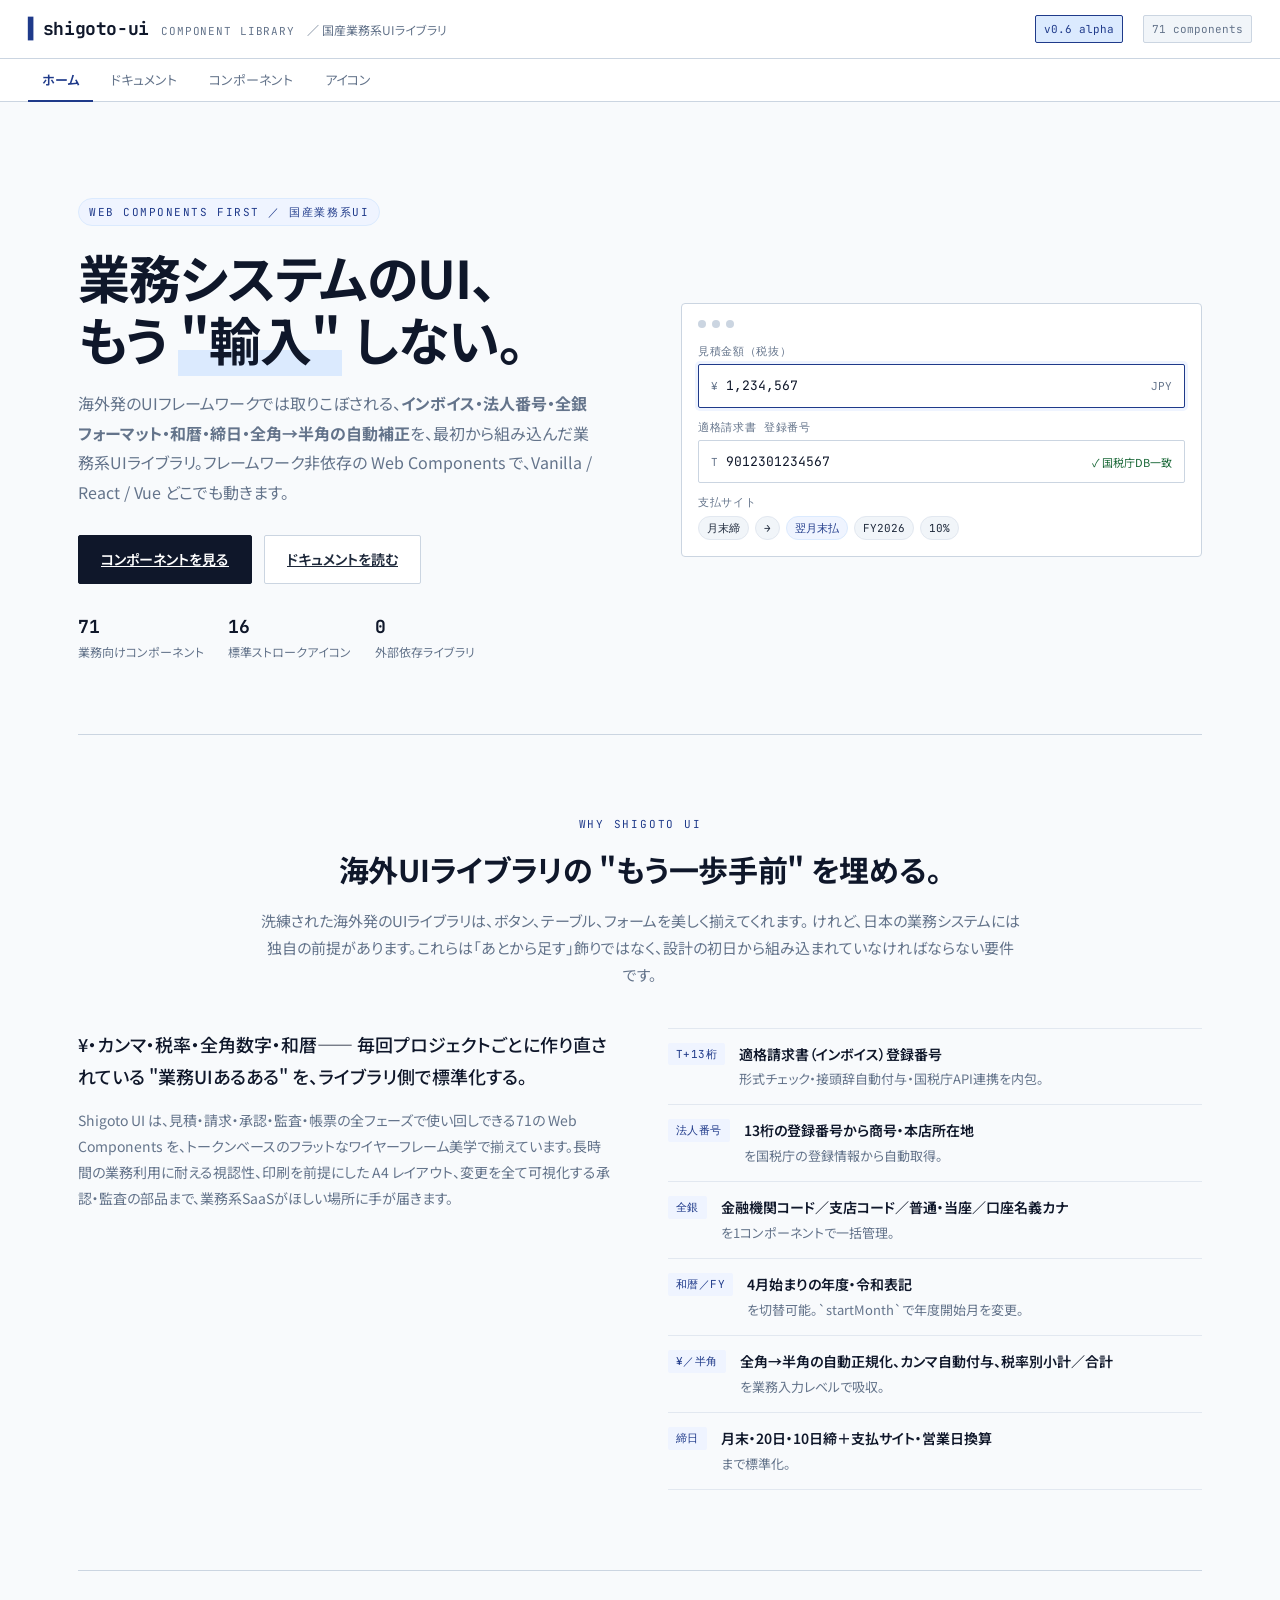
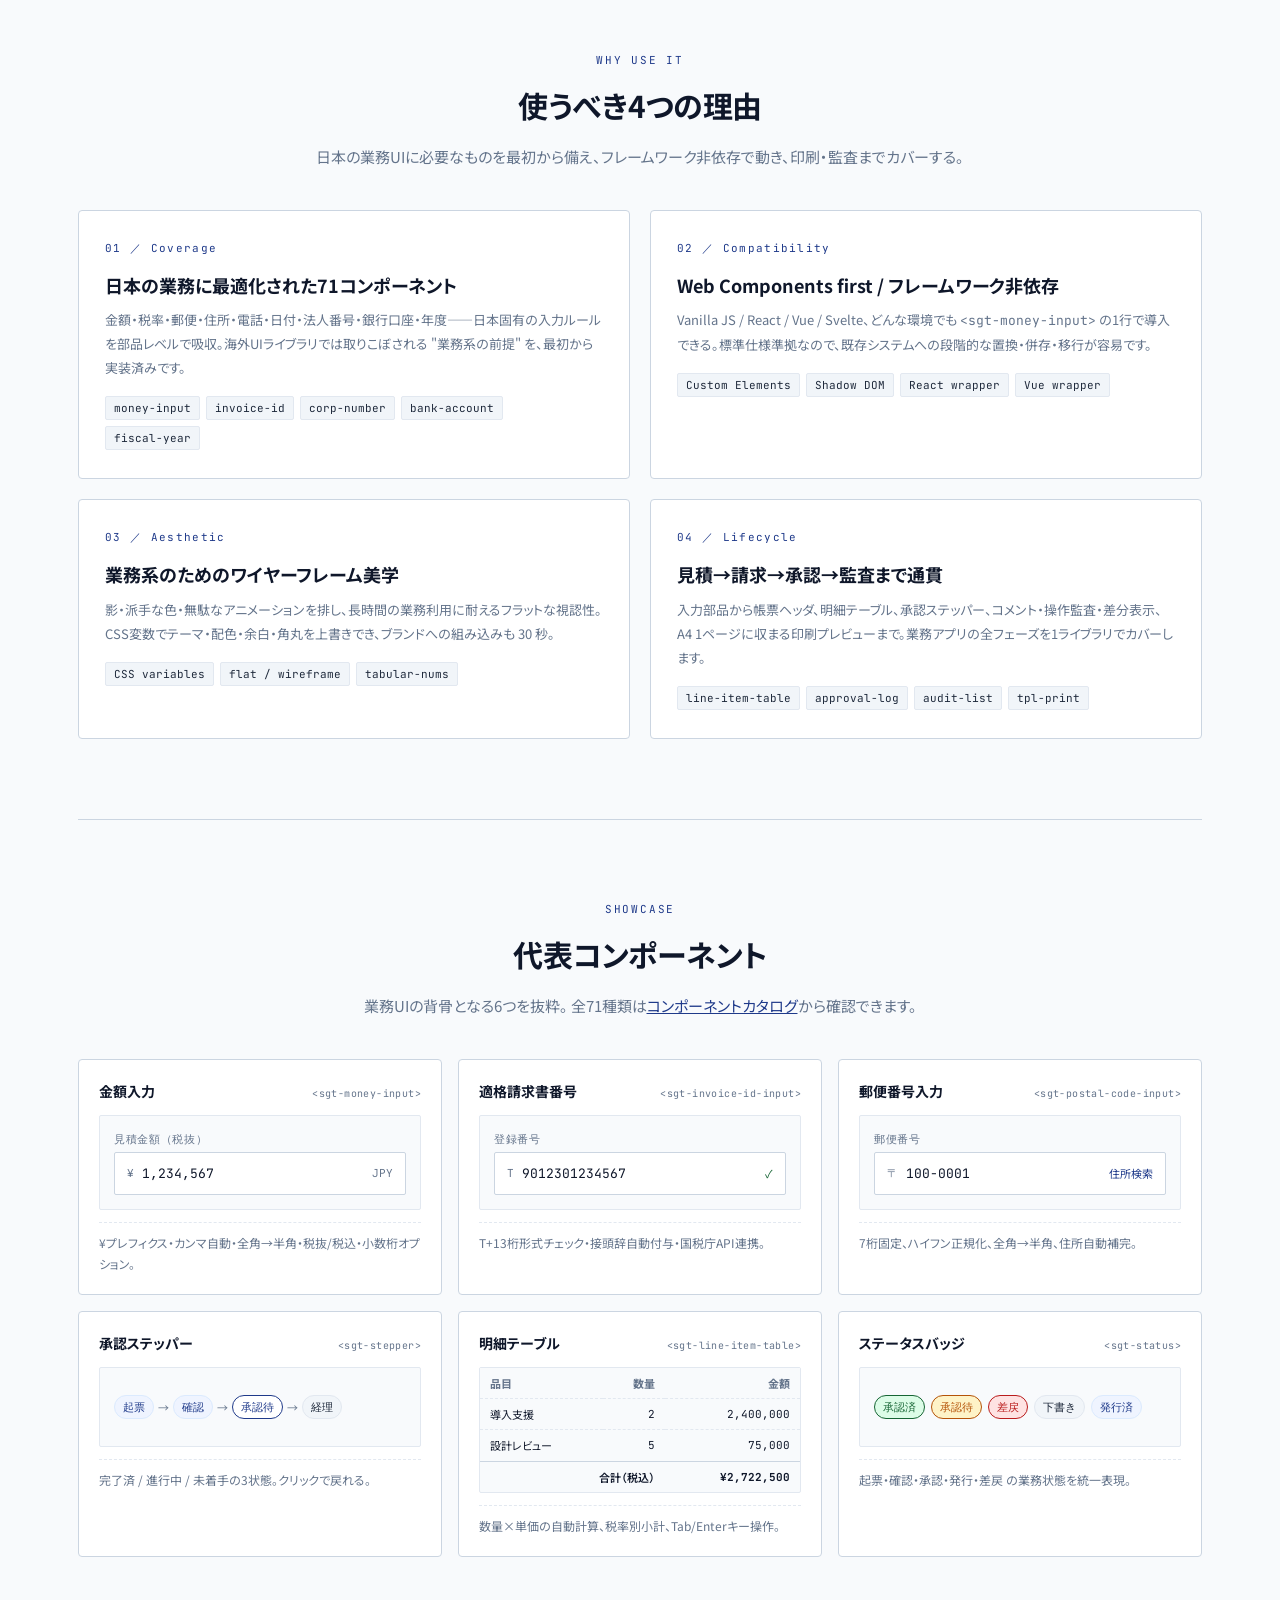
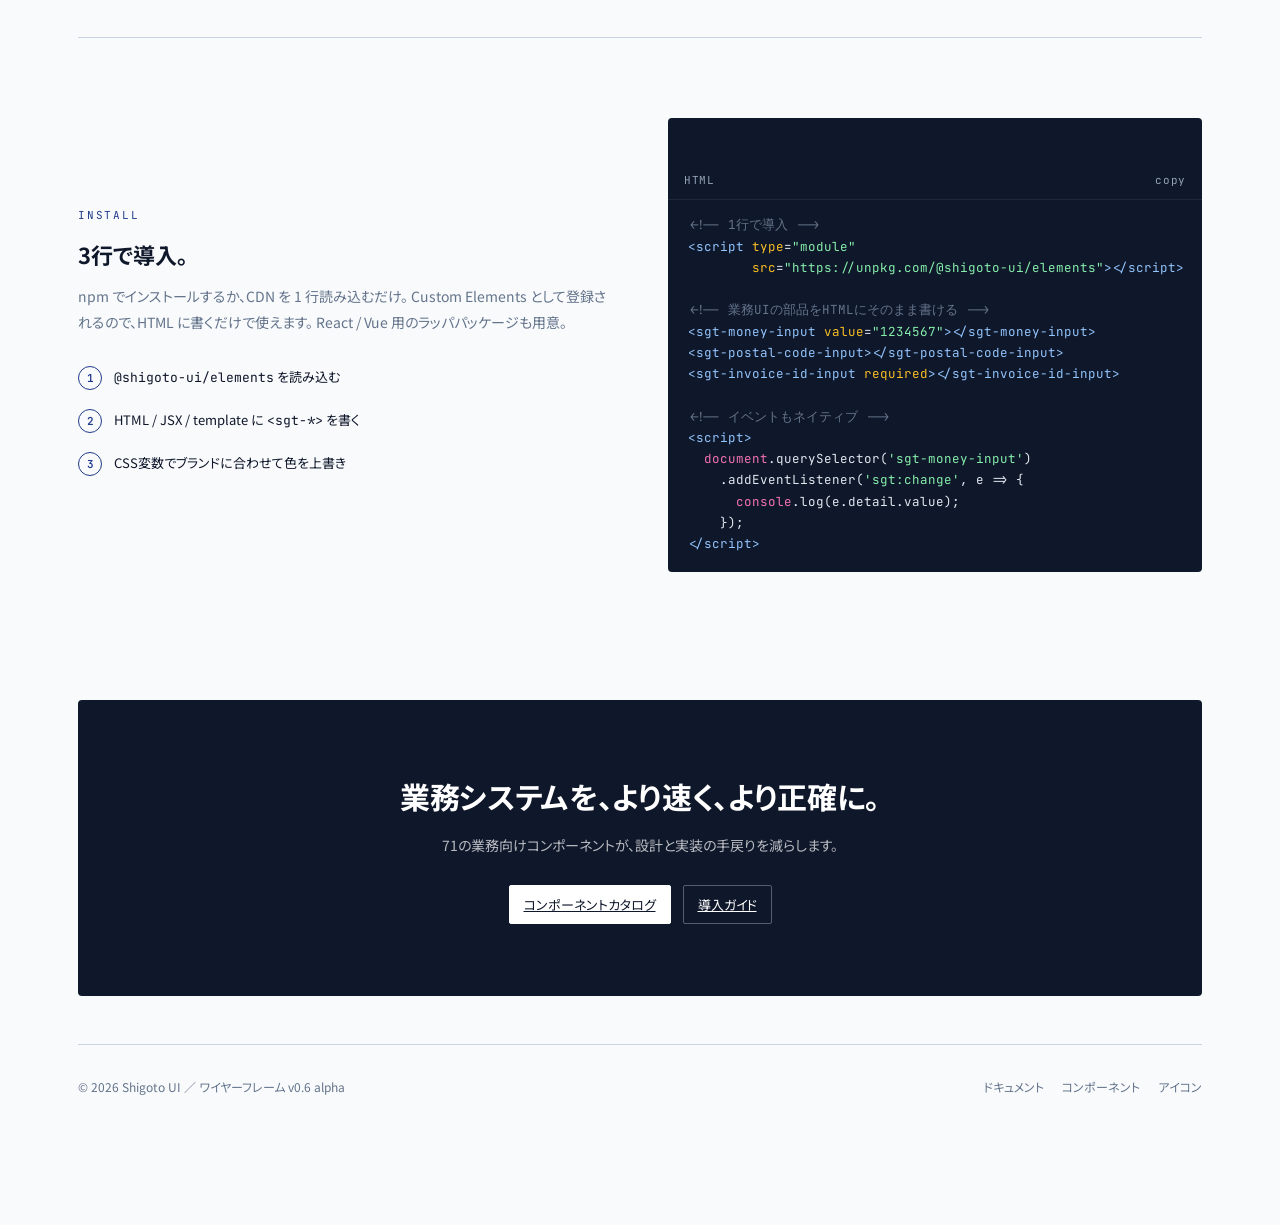
==== index.html @ e2635e89 "ランディングページ追加＋ヘッダにホームリンクを追加 - index.html を新規作成。ヒーロー（タグライン＋プレビューパネル）／   Why（背景）／使うべき4つの理由／代表コンポーネント抜粋／導" ====
<!doctype html>
<html lang="ja">
<head>
<meta charset="utf-8" />
<meta name="viewport" content="width=device-width, initial-scale=1" />
<title>Shigoto UI — 国産業務系UIライブラリ</title>
<meta name="description" content="日本の業務システムのための71のWeb Components。インボイス・法人番号・全銀フォーマット・和暦・締日・全角→半角を最初から取りこぼさない、フレームワーク非依存の業務系UIライブラリ。" />
<link rel="preconnect" href="https://fonts.googleapis.com" />
<link rel="preconnect" href="https://fonts.gstatic.com" crossorigin />
<link href="https://fonts.googleapis.com/css2?family=Noto+Sans+JP:wght@400;500;600;700&family=JetBrains+Mono:wght@400;500;600&display=swap" rel="stylesheet" />
<link rel="stylesheet" href="styles.css?v=10" />
</head>
<body>

<header class="app-header">
  <div class="app-header__inner">
    <div class="brand">
      <span class="brand__mark">shigoto-ui</span>
      <span class="brand__sub">Component Library</span>
      <span class="brand__ja">／ 国産業務系UIライブラリ</span>
    </div>
    <div class="app-header__spacer"></div>
    <span class="meta-pill meta-pill--accent">v0.6 alpha</span>
    <span class="meta-pill">71 components</span>
  </div>
  <nav class="app-nav" aria-label="主要メニュー">
    <a href="index.html" class="app-nav__link app-nav__link--active">ホーム</a>
    <a href="docs.html" class="app-nav__link">ドキュメント</a>
    <a href="Shigoto UI Catalog.html#components" class="app-nav__link">コンポーネント</a>
    <a href="Shigoto UI Catalog.html#icons" class="app-nav__link">アイコン</a>
  </nav>
</header>

<main class="lp">

  <!-- ===== Hero ===== -->
  <section class="lp-section lp-hero">
    <div>
      <span class="lp-hero__eyebrow">Web Components first ／ 国産業務系UI</span>
      <h1 class="lp-hero__title">
        業務システムのUI、<br />
        もう <em>"輸入"</em> しない。
      </h1>
      <p class="lp-hero__sub">
        海外発のUIフレームワークでは取りこぼされる、<strong>インボイス・法人番号・全銀フォーマット・和暦・締日・全角→半角の自動補正</strong>を、最初から組み込んだ業務系UIライブラリ。フレームワーク非依存の Web Components で、Vanilla / React / Vue どこでも動きます。
      </p>
      <div class="lp-hero__cta">
        <a href="Shigoto UI Catalog.html#components" class="btn btn--primary">コンポーネントを見る</a>
        <a href="docs.html" class="btn btn--ghost">ドキュメントを読む</a>
      </div>
      <div class="lp-hero__meta">
        <div><strong>71</strong>業務向けコンポーネント</div>
        <div><strong>16</strong>標準ストロークアイコン</div>
        <div><strong>0</strong>外部依存ライブラリ</div>
      </div>
    </div>

    <!-- Stylized live preview that mirrors the catalog wireframe aesthetic. -->
    <div class="lp-hero__preview" aria-hidden="true">
      <div class="lp-hero__preview-bar"><span></span><span></span><span></span></div>
      <div>
        <div class="lp-hero__field-label">見積金額（税抜）</div>
        <div class="lp-hero__field lp-hero__field--focus">
          <span class="muted small mono">¥</span>
          <span style="flex:1; font-family: var(--mono);">1,234,567</span>
          <span class="muted small mono">JPY</span>
        </div>
      </div>
      <div>
        <div class="lp-hero__field-label">適格請求書 登録番号</div>
        <div class="lp-hero__field">
          <span class="muted small mono">T</span>
          <span style="flex:1; font-family: var(--mono);">9012301234567</span>
          <span style="color: var(--ok); font-size: 11px;">✓ 国税庁DB一致</span>
        </div>
      </div>
      <div>
        <div class="lp-hero__field-label">支払サイト</div>
        <div class="lp-hero__chip-row">
          <span class="lp-hero__chip">月末締</span>
          <span class="lp-hero__chip">→</span>
          <span class="lp-hero__chip lp-hero__chip--accent">翌月末払</span>
          <span class="lp-hero__chip">FY2026</span>
          <span class="lp-hero__chip">10%</span>
        </div>
      </div>
    </div>
  </section>

  <!-- ===== Why / 背景 ===== -->
  <section class="lp-section">
    <div class="lp-section__head">
      <span class="lp-section__eyebrow">Why Shigoto UI</span>
      <h2 class="lp-section__title">海外UIライブラリの "もう一歩手前" を埋める。</h2>
      <p class="lp-section__lede">
        洗練された海外発のUIライブラリは、ボタン、テーブル、フォームを美しく揃えてくれます。
        けれど、日本の業務システムには独自の前提があります。これらは「あとから足す」飾りではなく、設計の初日から組み込まれていなければならない要件です。
      </p>
    </div>

    <div class="lp-why">
      <div>
        <p class="lp-why__lead">
          ¥・カンマ・税率・全角数字・和暦——
          毎回プロジェクトごとに作り直されている "業務UIあるある" を、ライブラリ側で標準化する。
        </p>
        <p class="lp-why__text">
          Shigoto UI は、見積・請求・承認・監査・帳票の全フェーズで使い回しできる71の Web Components を、トークンベースのフラットなワイヤーフレーム美学で揃えています。長時間の業務利用に耐える視認性、印刷を前提にした A4 レイアウト、変更を全て可視化する承認・監査の部品まで、業務系SaaSがほしい場所に手が届きます。
        </p>
      </div>
      <ul class="lp-why__list">
        <li>
          <span class="mono">T+13桁</span>
          <span><strong>適格請求書（インボイス）登録番号</strong>形式チェック・接頭辞自動付与・国税庁API連携を内包。</span>
        </li>
        <li>
          <span class="mono">法人番号</span>
          <span><strong>13桁の登録番号から商号・本店所在地</strong>を国税庁の登録情報から自動取得。</span>
        </li>
        <li>
          <span class="mono">全銀</span>
          <span><strong>金融機関コード／支店コード／普通・当座／口座名義カナ</strong>を1コンポーネントで一括管理。</span>
        </li>
        <li>
          <span class="mono">和暦／FY</span>
          <span><strong>4月始まりの年度・令和表記</strong>を切替可能。`startMonth`で年度開始月を変更。</span>
        </li>
        <li>
          <span class="mono">¥／半角</span>
          <span><strong>全角→半角の自動正規化、カンマ自動付与、税率別小計／合計</strong>を業務入力レベルで吸収。</span>
        </li>
        <li>
          <span class="mono">締日</span>
          <span><strong>月末・20日・10日締＋支払サイト・営業日換算</strong>まで標準化。</span>
        </li>
      </ul>
    </div>
  </section>

  <!-- ===== Features (使うべき4つの理由) ===== -->
  <section class="lp-section">
    <div class="lp-section__head">
      <span class="lp-section__eyebrow">Why use it</span>
      <h2 class="lp-section__title">使うべき4つの理由</h2>
      <p class="lp-section__lede">
        日本の業務UIに必要なものを最初から備え、フレームワーク非依存で動き、印刷・監査までカバーする。
      </p>
    </div>

    <div class="lp-features__grid">
      <article class="lp-feature">
        <div class="lp-feature__num">01 ／ Coverage</div>
        <h3 class="lp-feature__title">日本の業務に最適化された71コンポーネント</h3>
        <p class="lp-feature__desc">
          金額・税率・郵便・住所・電話・日付・法人番号・銀行口座・年度——日本固有の入力ルールを部品レベルで吸収。海外UIライブラリでは取りこぼされる "業務系の前提" を、最初から実装済みです。
        </p>
        <div class="lp-feature__tags">
          <span class="lp-feature__tag">money-input</span>
          <span class="lp-feature__tag">invoice-id</span>
          <span class="lp-feature__tag">corp-number</span>
          <span class="lp-feature__tag">bank-account</span>
          <span class="lp-feature__tag">fiscal-year</span>
        </div>
      </article>

      <article class="lp-feature">
        <div class="lp-feature__num">02 ／ Compatibility</div>
        <h3 class="lp-feature__title">Web Components first / フレームワーク非依存</h3>
        <p class="lp-feature__desc">
          Vanilla JS / React / Vue / Svelte、どんな環境でも <code class="mono">&lt;sgt-money-input&gt;</code> の1行で導入できる。標準仕様準拠なので、既存システムへの段階的な置換・併存・移行が容易です。
        </p>
        <div class="lp-feature__tags">
          <span class="lp-feature__tag">Custom Elements</span>
          <span class="lp-feature__tag">Shadow DOM</span>
          <span class="lp-feature__tag">React wrapper</span>
          <span class="lp-feature__tag">Vue wrapper</span>
        </div>
      </article>

      <article class="lp-feature">
        <div class="lp-feature__num">03 ／ Aesthetic</div>
        <h3 class="lp-feature__title">業務系のためのワイヤーフレーム美学</h3>
        <p class="lp-feature__desc">
          影・派手な色・無駄なアニメーションを排し、長時間の業務利用に耐えるフラットな視認性。CSS変数でテーマ・配色・余白・角丸を上書きでき、ブランドへの組み込みも 30 秒。
        </p>
        <div class="lp-feature__tags">
          <span class="lp-feature__tag">CSS variables</span>
          <span class="lp-feature__tag">flat / wireframe</span>
          <span class="lp-feature__tag">tabular-nums</span>
        </div>
      </article>

      <article class="lp-feature">
        <div class="lp-feature__num">04 ／ Lifecycle</div>
        <h3 class="lp-feature__title">見積→請求→承認→監査まで通貫</h3>
        <p class="lp-feature__desc">
          入力部品から帳票ヘッダ、明細テーブル、承認ステッパー、コメント・操作監査・差分表示、A4 1ページに収まる印刷プレビューまで。業務アプリの全フェーズを1ライブラリでカバーします。
        </p>
        <div class="lp-feature__tags">
          <span class="lp-feature__tag">line-item-table</span>
          <span class="lp-feature__tag">approval-log</span>
          <span class="lp-feature__tag">audit-list</span>
          <span class="lp-feature__tag">tpl-print</span>
        </div>
      </article>
    </div>
  </section>

  <!-- ===== Showcase ===== -->
  <section class="lp-section">
    <div class="lp-section__head">
      <span class="lp-section__eyebrow">Showcase</span>
      <h2 class="lp-section__title">代表コンポーネント</h2>
      <p class="lp-section__lede">
        業務UIの背骨となる6つを抜粋。 全71種類は<a href="Shigoto UI Catalog.html#components">コンポーネントカタログ</a>から確認できます。
      </p>
    </div>

    <div class="lp-showcase__grid">
      <article class="lp-showcase__card">
        <div class="lp-showcase__head">
          <h3 class="lp-showcase__title">金額入力</h3>
          <span class="lp-showcase__tag mono">&lt;sgt-money-input&gt;</span>
        </div>
        <div class="lp-showcase__demo">
          <div class="lp-hero__field-label">見積金額（税抜）</div>
          <div class="lp-hero__field">
            <span class="muted small mono">¥</span>
            <span style="flex:1; font-family: var(--mono);">1,234,567</span>
            <span class="muted small mono">JPY</span>
          </div>
        </div>
        <p class="lp-showcase__desc">¥プレフィクス・カンマ自動・全角→半角・税抜/税込・小数桁オプション。</p>
      </article>

      <article class="lp-showcase__card">
        <div class="lp-showcase__head">
          <h3 class="lp-showcase__title">適格請求書番号</h3>
          <span class="lp-showcase__tag mono">&lt;sgt-invoice-id-input&gt;</span>
        </div>
        <div class="lp-showcase__demo">
          <div class="lp-hero__field-label">登録番号</div>
          <div class="lp-hero__field">
            <span class="muted small mono">T</span>
            <span style="flex:1; font-family: var(--mono);">9012301234567</span>
            <span style="color: var(--ok); font-size: 11px;">✓</span>
          </div>
        </div>
        <p class="lp-showcase__desc">T+13桁形式チェック・接頭辞自動付与・国税庁API連携。</p>
      </article>

      <article class="lp-showcase__card">
        <div class="lp-showcase__head">
          <h3 class="lp-showcase__title">郵便番号入力</h3>
          <span class="lp-showcase__tag mono">&lt;sgt-postal-code-input&gt;</span>
        </div>
        <div class="lp-showcase__demo">
          <div class="lp-hero__field-label">郵便番号</div>
          <div class="lp-hero__field">
            <span class="muted small mono">〒</span>
            <span style="flex:1; font-family: var(--mono);">100-0001</span>
            <span style="color: var(--accent); font-size: 11px;">住所検索</span>
          </div>
        </div>
        <p class="lp-showcase__desc">7桁固定、ハイフン正規化、全角→半角、住所自動補完。</p>
      </article>

      <article class="lp-showcase__card">
        <div class="lp-showcase__head">
          <h3 class="lp-showcase__title">承認ステッパー</h3>
          <span class="lp-showcase__tag mono">&lt;sgt-stepper&gt;</span>
        </div>
        <div class="lp-showcase__demo">
          <div class="lp-hero__chip-row" style="gap: 4px; align-items: center;">
            <span class="lp-hero__chip lp-hero__chip--accent">起票</span>
            <span class="muted small">→</span>
            <span class="lp-hero__chip lp-hero__chip--accent">確認</span>
            <span class="muted small">→</span>
            <span class="lp-hero__chip" style="border-color: var(--accent); color: var(--accent); background: var(--paper);">承認待</span>
            <span class="muted small">→</span>
            <span class="lp-hero__chip">経理</span>
          </div>
        </div>
        <p class="lp-showcase__desc">完了済 / 進行中 / 未着手の3状態。クリックで戻れる。</p>
      </article>

      <article class="lp-showcase__card">
        <div class="lp-showcase__head">
          <h3 class="lp-showcase__title">明細テーブル</h3>
          <span class="lp-showcase__tag mono">&lt;sgt-line-item-table&gt;</span>
        </div>
        <div class="lp-showcase__demo" style="padding: 0;">
          <table style="width: 100%; border-collapse: collapse; font-size: 11px;">
            <thead><tr style="background: var(--bg-3); color: var(--muted);">
              <th style="padding: 6px 10px; text-align: left;">品目</th>
              <th style="padding: 6px 10px; text-align: right;">数量</th>
              <th style="padding: 6px 10px; text-align: right;">金額</th>
            </tr></thead>
            <tbody>
              <tr><td style="padding: 6px 10px; border-top: 1px dashed var(--line-2);">導入支援</td><td style="padding: 6px 10px; text-align: right; font-family: var(--mono); border-top: 1px dashed var(--line-2);">2</td><td style="padding: 6px 10px; text-align: right; font-family: var(--mono); border-top: 1px dashed var(--line-2);">2,400,000</td></tr>
              <tr><td style="padding: 6px 10px; border-top: 1px dashed var(--line-2);">設計レビュー</td><td style="padding: 6px 10px; text-align: right; font-family: var(--mono); border-top: 1px dashed var(--line-2);">5</td><td style="padding: 6px 10px; text-align: right; font-family: var(--mono); border-top: 1px dashed var(--line-2);">75,000</td></tr>
              <tr><td colspan="2" style="padding: 6px 10px; text-align: right; border-top: 1px solid var(--line); font-weight: 600;">合計（税込）</td><td style="padding: 6px 10px; text-align: right; font-family: var(--mono); border-top: 1px solid var(--line); font-weight: 700;">¥2,722,500</td></tr>
            </tbody>
          </table>
        </div>
        <p class="lp-showcase__desc">数量×単価の自動計算、税率別小計、Tab/Enterキー操作。</p>
      </article>

      <article class="lp-showcase__card">
        <div class="lp-showcase__head">
          <h3 class="lp-showcase__title">ステータスバッジ</h3>
          <span class="lp-showcase__tag mono">&lt;sgt-status&gt;</span>
        </div>
        <div class="lp-showcase__demo">
          <div class="lp-hero__chip-row">
            <span class="lp-hero__chip" style="border-color: var(--ok); color: var(--ok); background: var(--ok-soft);">承認済</span>
            <span class="lp-hero__chip" style="border-color: var(--warn); color: var(--warn); background: var(--warn-soft);">承認待</span>
            <span class="lp-hero__chip" style="border-color: var(--danger); color: var(--danger); background: var(--danger-soft);">差戻</span>
            <span class="lp-hero__chip">下書き</span>
            <span class="lp-hero__chip lp-hero__chip--accent">発行済</span>
          </div>
        </div>
        <p class="lp-showcase__desc">起票・確認・承認・発行・差戻 の業務状態を統一表現。</p>
      </article>
    </div>
  </section>

  <!-- ===== Install ===== -->
  <section class="lp-section">
    <div class="lp-install">
      <div class="lp-install__copy">
        <span class="lp-section__eyebrow">Install</span>
        <h3>3行で導入。</h3>
        <p>
          npm でインストールするか、CDN を 1 行読み込むだけ。
          Custom Elements として登録されるので、HTML に書くだけで使えます。
          React / Vue 用のラッパパッケージも用意。
        </p>
        <ol class="lp-install__steps">
          <li><code class="mono">@shigoto-ui/elements</code> を読み込む</li>
          <li>HTML / JSX / template に <code class="mono">&lt;sgt-*&gt;</code> を書く</li>
          <li>CSS変数でブランドに合わせて色を上書き</li>
        </ol>
      </div>

      <div class="lp-code">
        <div class="lp-code__head">
          <span>HTML</span>
          <span>copy</span>
        </div><span class="lp-code__c">&lt;!-- 1行で導入 --&gt;</span>
<span class="lp-code__t">&lt;script</span> <span class="lp-code__a">type</span>=<span class="lp-code__s">"module"</span>
        <span class="lp-code__a">src</span>=<span class="lp-code__s">"https://unpkg.com/@shigoto-ui/elements"</span><span class="lp-code__t">&gt;&lt;/script&gt;</span>

<span class="lp-code__c">&lt;!-- 業務UIの部品をHTMLにそのまま書ける --&gt;</span>
<span class="lp-code__t">&lt;sgt-money-input</span> <span class="lp-code__a">value</span>=<span class="lp-code__s">"1234567"</span><span class="lp-code__t">&gt;&lt;/sgt-money-input&gt;</span>
<span class="lp-code__t">&lt;sgt-postal-code-input</span><span class="lp-code__t">&gt;&lt;/sgt-postal-code-input&gt;</span>
<span class="lp-code__t">&lt;sgt-invoice-id-input</span> <span class="lp-code__a">required</span><span class="lp-code__t">&gt;&lt;/sgt-invoice-id-input&gt;</span>

<span class="lp-code__c">&lt;!-- イベントもネイティブ --&gt;</span>
<span class="lp-code__t">&lt;script&gt;</span>
  <span class="lp-code__k">document</span>.querySelector(<span class="lp-code__s">'sgt-money-input'</span>)
    .addEventListener(<span class="lp-code__s">'sgt:change'</span>, e =&gt; {
      <span class="lp-code__k">console</span>.log(e.detail.value);
    });
<span class="lp-code__t">&lt;/script&gt;</span></div>
    </div>
  </section>

  <!-- ===== Final CTA ===== -->
  <section class="lp-cta">
    <h2>業務システムを、より速く、より正確に。</h2>
    <p>71の業務向けコンポーネントが、設計と実装の手戻りを減らします。</p>
    <div class="lp-cta__row">
      <a href="Shigoto UI Catalog.html#components" class="btn btn--primary">コンポーネントカタログ</a>
      <a href="docs.html" class="btn btn--ghost">導入ガイド</a>
    </div>
  </section>

  <footer class="lp-footer">
    <div>© 2026 Shigoto UI ／ ワイヤーフレーム v0.6 alpha</div>
    <div class="lp-footer__links">
      <a href="docs.html">ドキュメント</a>
      <a href="Shigoto UI Catalog.html#components">コンポーネント</a>
      <a href="Shigoto UI Catalog.html#icons">アイコン</a>
    </div>
  </footer>

</main>

</body>
</html>
---- styles.css ----
/* Shigoto UI — Catalog v2 (デジタル庁系 only) */
@import url("shigoto-ui.css?v=8");

/* ---------- Top chrome ---------- */
.app-header {
  position: sticky; top: 0; z-index: 50;
  background: var(--paper);
  border-bottom: 1px solid var(--line);
}
.app-header__inner {
  max-width: 1480px; margin: 0 auto;
  padding: 14px 28px;
  display: flex; align-items: center; gap: 20px;
}
.app-nav {
  max-width: 1480px; margin: 0 auto;
  padding: 0 28px;
  display: flex; gap: 4px;
  border-top: 1px solid var(--line);
}
.app-nav__link {
  padding: 10px 14px;
  font-size: 13px; color: var(--muted);
  text-decoration: none;
  border-bottom: 2px solid transparent;
  margin-bottom: -1px;
  transition: color 0.15s ease, border-color 0.15s ease;
}
.app-nav__link:hover { color: var(--ink); }
.app-nav__link--active {
  color: var(--accent);
  border-bottom-color: var(--accent);
  font-weight: 600;
}
.brand { display: flex; align-items: baseline; gap: 12px; }
.brand__mark {
  font-family: var(--mono); font-weight: 700;
  letter-spacing: -0.02em; font-size: 18px; color: var(--ink);
}
.brand__mark::before { content: "▌"; color: var(--accent); margin-right: 4px; }
.brand__sub {
  font-size: 11px; color: var(--muted);
  font-family: var(--mono); text-transform: uppercase;
  letter-spacing: 0.08em;
}
.brand__ja { font-size: 12px; color: var(--muted); }
.app-header__spacer { flex: 1; }
.meta-pill {
  font-family: var(--mono); font-size: 11px;
  padding: 4px 8px; border: 1px solid var(--line);
  border-radius: var(--r-sm); color: var(--muted);
  background: var(--bg-2);
}
.meta-pill--accent { color: var(--accent); border-color: var(--accent); background: var(--accent-soft); }

.search {
  display: inline-flex; align-items: center;
  border: 1px solid var(--line); border-radius: var(--r-md);
  padding: 6px 10px; gap: 6px; background: var(--bg-2);
  min-width: 280px;
}
.search input {
  border: 0; outline: 0; background: transparent;
  font-family: var(--sans); font-size: 13px; flex: 1;
  color: var(--ink);
}
.search .key {
  font-family: var(--mono); font-size: 10px;
  color: var(--muted); border: 1px solid var(--line);
  padding: 1px 5px; border-radius: var(--r-sm); background: var(--paper);
}

/* ---------- Layout ---------- */
.shell {
  max-width: 1480px;
  margin: 0 auto;
  display: grid;
  grid-template-columns: 252px 1fr;
}
.sidenav {
  position: sticky; top: 61px; align-self: start;
  height: calc(100vh - 61px);
  overflow-y: auto;
  padding: 24px 16px 80px 28px;
  border-right: 1px dashed var(--line);
}
.sidenav h4 {
  font-size: 10px; font-family: var(--mono);
  letter-spacing: 0.12em; text-transform: uppercase;
  color: var(--muted-2); margin: 22px 0 6px; font-weight: 600;
}
.sidenav h4:first-child { margin-top: 0; }
.sidenav a {
  display: flex; align-items: center; justify-content: space-between;
  gap: 8px; padding: 4px 8px; margin: 0 -8px;
  font-size: 12.5px; color: var(--ink-2);
  text-decoration: none; border-radius: var(--r-sm);
}
.sidenav a:hover { background: var(--bg-2); }
.sidenav a .id {
  font-family: var(--mono); font-size: 10px; color: var(--muted-2);
}

.main { padding: 32px 40px 120px; min-width: 0; }

/* ---------- Section header ---------- */
.section { margin-bottom: 56px; scroll-margin-top: 80px; }
.section__head {
  border-bottom: 1px solid var(--line);
  padding-bottom: 12px; margin-bottom: 24px;
  display: flex; align-items: baseline; gap: 16px; flex-wrap: wrap;
}
.section__num {
  font-family: var(--mono); font-size: 12px;
  color: var(--muted-2); letter-spacing: 0.06em;
}
.section__title {
  font-size: 22px; font-weight: 700; margin: 0; letter-spacing: 0.02em;
}
.section__lede {
  width: 100%; color: var(--muted); font-size: 13px; margin-top: 4px;
}

/* ---------- Component card ---------- */
.card {
  background: var(--paper);
  border: 1px solid var(--line);
  border-radius: var(--r-md);
  margin-bottom: 24px;
  overflow: hidden;
}
.card__head {
  display: grid;
  grid-template-columns: minmax(0, 1fr) auto;
  gap: 12px; padding: 14px 20px;
  border-bottom: 1px dashed var(--line);
  background: var(--paper);
}
.card__title-row { display: flex; align-items: baseline; gap: 12px; flex-wrap: wrap; }
.card__tag {
  font-family: var(--mono); font-size: 13px; color: var(--ink);
  background: var(--bg-2); padding: 2px 6px;
  border: 1px solid var(--line); border-radius: var(--r-sm);
}
.card__name { font-size: 15px; font-weight: 600; }
.card__desc {
  margin: 12px 20px 0; font-size: 12.5px;
  color: var(--muted); max-width: 80ch;
}
.card__usage { margin: 16px 20px 20px; }
.card__usage > summary {
  cursor: pointer; font-size: 11px; color: var(--muted);
  letter-spacing: 0.08em; padding: 4px 0;
}
.card > .accept { margin: 0 20px 20px; }

.card__body { padding: 20px; }

/* ---------- Variants ---------- */
.variants {
  display: grid; gap: 18px 20px;
  grid-template-columns: repeat(auto-fit, minmax(240px, 1fr));
}
.variant { display: flex; flex-direction: column; gap: 8px; min-width: 0; }
.variant__label {
  font-family: var(--mono); font-size: 10px;
  letter-spacing: 0.1em; text-transform: uppercase; color: var(--muted-2);
}
.variant__stage {
  border: 1px dashed var(--line);
  border-radius: var(--r-sm);
  padding: 14px; background: var(--bg);
  min-height: 84px;
  display: flex; flex-direction: column; justify-content: center;
}

/* ---------- Inputs ---------- */
.field { display: flex; flex-direction: column; gap: 4px; }
.field__label {
  font-size: 12.5px; color: var(--ink-2);
  display: flex; align-items: center; gap: 6px;
}
.field__label .req {
  font-size: 10px; color: var(--danger);
  border: 1px solid var(--danger);
  padding: 0 4px; border-radius: var(--r-sm);
  font-family: var(--mono);
}
.field__label .opt {
  font-size: 10px; color: var(--muted);
  border: 1px solid var(--line);
  padding: 0 4px; border-radius: var(--r-sm);
  font-family: var(--mono);
}
.field__hint { font-size: 11px; color: var(--muted); }
.field__error {
  font-size: 11px; color: var(--danger);
  display: flex; gap: 6px; align-items: center;
}
.field__error::before {
  content: ""; display: none; width: 14px; height: 14px;
  align-items: center; justify-content: center;
  border: 1px solid var(--danger); border-radius: 50%;
  font-family: var(--mono); font-weight: 700; font-size: 10px;
}

.input {
  display: flex; align-items: center;
  border: 1px solid var(--line);
  background: var(--paper);
  border-radius: var(--r-sm);
  padding: 8px 10px;
  font-family: var(--sans);
  font-size: 13px;
  color: var(--ink);
  min-height: 36px;
}
.input--focus {
  outline: 2px solid var(--accent);
  outline-offset: 1px; border-color: var(--accent);
}
.input--error { border-color: var(--danger); border-width: 2px; padding: 7px 9px; }
.input--disabled { background: var(--bg-2); color: var(--muted-2); }
.input--readonly { background: var(--bg-3); color: var(--muted); border-style: dashed; }
.input__prefix, .input__suffix {
  display: inline-flex; align-items: center; justify-content: center;
  font-size: 12px; min-width: 18px;
  color: var(--muted); padding: 0 6px; white-space: nowrap;
  font-family: inherit;
  line-height: 1;
  align-self: stretch;
}
.input__prefix .icon, .input__suffix .icon {
  /* Drop any inherited inline offsets so the icon sits dead-center. */
  vertical-align: middle; position: static;
}
.input__prefix.mono, .input__suffix.mono { font-family: var(--mono); }
.input__prefix { border-right: 1px dashed var(--line); margin-right: 8px; padding-left: 0; }
.input__suffix { border-left: 1px dashed var(--line); margin-left: 8px; padding-right: 0; }
.input__value { flex: 1; min-width: 0; }
.input__value--num { font-variant-numeric: tabular-nums; text-align: right; font-family: var(--mono); }

/* Real <input>/<textarea> embedded inside a .input/.textarea wrapper.
 * The wrapper supplies the border/padding; the field itself is borderless
 * and inherits typography from the wrapper. */
.input > .input__field,
.textarea > .input__field {
  flex: 1; min-width: 0;
  border: 0; outline: none; background: transparent;
  font: inherit; color: inherit;
  padding: 0; margin: 0;
  min-height: 0;
}
.input > textarea.input__field,
.textarea > textarea.input__field {
  resize: vertical; min-height: 64px; line-height: 1.6;
}
.input__field--num {
  font-variant-numeric: tabular-nums;
  text-align: right;
  font-family: var(--mono);
}
.input:focus-within {
  outline: 2px solid var(--accent);
  outline-offset: 1px;
  border-color: var(--accent);
}
.input--error:focus-within {
  outline-color: var(--danger);
}
.input > .input__field:disabled,
.input > .input__field[readonly] {
  cursor: not-allowed;
}
.input__caret {
  display: inline-block; width: 1px; height: 14px; background: var(--ink);
  animation: blink 1s steps(2) infinite; margin-left: 2px;
}
@keyframes blink { 50% { opacity: 0; } }
.input__placeholder { color: var(--muted-2); }

textarea.input {
  display: block; resize: vertical; min-height: 84px;
  padding: 10px 12px; line-height: 1.6;
}

/* ---------- Selectables ---------- */
.check, .radio {
  display: inline-flex; align-items: center; gap: 8px;
  font-size: 13px; color: var(--ink);
  vertical-align: middle;
}
label.check, label.radio { cursor: pointer; }
label.check:has(input:disabled),
label.radio:has(input:disabled),
label.radio-rich:has(input:disabled),
label.check-rich:has(input:disabled) {
  cursor: not-allowed;
  opacity: 0.5;
}
.check__box, .radio__dot {
  display: inline-flex; align-items: center; justify-content: center;
  width: 16px; height: 16px; border: 1px solid var(--ink-2);
  background: var(--paper);
  flex-shrink: 0;
  line-height: 1;
  box-sizing: border-box;
}
.check__box { border-radius: var(--r-sm); }
.radio__dot { border-radius: 50%; }

/* The native input is hidden; the wrapping <label> reflects its state. */
.sgt-native {
  position: absolute;
  width: 1px; height: 1px;
  margin: -1px; padding: 0; border: 0;
  clip: rect(0 0 0 0); overflow: hidden;
  white-space: nowrap;
}

.check:has(input:checked) .check__box,
.check.checked .check__box {
  background: var(--accent); border-color: var(--accent); color: var(--paper);
  font-family: var(--mono); font-size: 11px;
}
.check:has(input:checked) .check__box::before,
.check.checked .check__box::before { content: "✓"; }
/* Indeterminate: solid accent box with white dash drawn via ::before. */
.check:has(input:indeterminate) .check__box {
  background: var(--accent);
  border-color: var(--accent);
  color: var(--paper);
}
.check:has(input:indeterminate) .check__box::before {
  content: "";
  display: block;
  width: 8px;
  height: 2px;
  background: var(--paper);
  border-radius: 1px;
}
/* Hide any stale .check__dash markup once normalization has run. */
.check:has(input:indeterminate) .check__box .check__dash { display: none; }

.radio:has(input:checked) .radio__dot::before,
.radio.checked .radio__dot::before {
  content: ""; width: 8px; height: 8px; border-radius: 50%; background: var(--accent);
}
.radio:has(input:checked) .radio__dot,
.radio.checked .radio__dot { border-color: var(--accent); }

/* Keyboard focus styles (visible only on tab/keyboard activation). */
.check:has(input:focus-visible) .check__box,
.radio:has(input:focus-visible) .radio__dot {
  outline: 2px solid var(--accent);
  outline-offset: 2px;
}

/* Toggle: rendered as a native <input type="checkbox" class="toggle">. */
input[type="checkbox"].toggle {
  -webkit-appearance: none; appearance: none;
  position: relative; display: inline-block; vertical-align: middle;
  width: 36px; height: 20px; border-radius: 999px;
  border: 1px solid var(--line); background: var(--bg-2);
  cursor: pointer; margin: 0; padding: 0;
  flex-shrink: 0;
  transition: background-color 0.15s ease, border-color 0.15s ease;
}
input[type="checkbox"].toggle::after {
  content: ""; position: absolute; left: 2px; top: 1px;
  width: 16px; height: 16px; border-radius: 50%;
  background: var(--paper); border: 1px solid var(--line);
  box-sizing: border-box;
  transition: left 0.15s ease, border-color 0.15s ease;
}
input[type="checkbox"].toggle:checked {
  background: var(--accent); border-color: var(--accent);
}
input[type="checkbox"].toggle:checked::after {
  left: 18px; border-color: var(--accent);
}
input[type="checkbox"].toggle:focus-visible {
  outline: 2px solid var(--accent);
  outline-offset: 2px;
}

/* ---------- Status badge ---------- */
.badge {
  display: inline-flex; align-items: center; gap: 6px;
  font-family: var(--mono); font-size: 11px;
  padding: 3px 8px;
  border: 1px solid var(--line);
  border-radius: 999px;
  background: var(--paper);
  color: var(--ink-2);
  white-space: nowrap;
}
.badge::before {
  content: ""; width: 6px; height: 6px; border-radius: 50%; background: var(--muted-2);
}
.badge--draft { color: var(--muted); }
.badge--draft::before { background: var(--muted-2); }
.badge--review { color: var(--warn); border-color: var(--warn); background: var(--warn-soft); }
.badge--review::before { background: var(--warn); }
.badge--pending { color: var(--accent); border-color: var(--accent); background: var(--accent-soft); }
.badge--pending::before { background: var(--accent); }
.badge--approved { color: var(--ok); border-color: var(--ok); background: var(--ok-soft); }
.badge--approved::before { background: var(--ok); }
.badge--rejected { color: var(--danger); border-color: var(--danger); background: var(--danger-soft); }
.badge--rejected::before { background: var(--danger); }
.badge--cancel { color: var(--muted); text-decoration: line-through; }
.badge--info { color: var(--info); border-color: var(--info); background: var(--info-soft); }
.badge--info::before { background: var(--info); }

/* ---------- Buttons ---------- */
.btn {
  appearance: none; border: 1px solid var(--ink); background: var(--paper);
  color: var(--ink); padding: 8px 14px; font-size: 13px;
  border-radius: var(--r-sm); cursor: pointer; font-family: var(--sans);
  display: inline-flex; align-items: center; gap: 6px;
}
.btn--primary { background: var(--accent); color: var(--paper); border-color: var(--accent); }
.btn--ghost { border-color: var(--line); color: var(--ink-2); }
.btn--danger { background: var(--paper); color: var(--danger); border-color: var(--danger); }
.btn--sm { padding: 4px 10px; font-size: 12px; }
.btn--icon { padding: 6px 8px; }

/* ---------- Tables ---------- */
.table { width: 100%; border-collapse: collapse; font-size: 12.5px; }
.table th, .table td {
  border-bottom: 1px solid var(--line-2);
  padding: 8px 10px; text-align: left; vertical-align: top;
}
.table thead th {
  background: var(--bg-2); border-bottom: 1px solid var(--line);
  font-weight: 600; color: var(--ink-2);
  font-family: var(--mono); font-size: 11px; letter-spacing: 0.04em;
}
.table .num { text-align: right; font-variant-numeric: tabular-nums; font-family: var(--mono); }
.table .row-handle { width: 18px; color: var(--muted-2); font-family: var(--mono); cursor: ns-resize; }
.table .row-del { width: 24px; color: var(--muted); text-align: center; font-family: var(--mono); cursor: pointer; }
.table tr.zebra { background: var(--bg-3); }

/* ---------- Validation summary ---------- */
.validation {
  border: 1px solid var(--danger);
  background: var(--danger-soft);
  border-radius: var(--r-sm);
  padding: 12px 14px;
}
.validation__title {
  font-weight: 700; color: var(--danger);
  margin: 0 0 6px; font-size: 13px;
}
.validation__list { margin: 0; padding-left: 18px; font-size: 12px; }
.validation__list li { margin-bottom: 2px; }
.validation__list a { color: var(--danger); text-decoration: underline; }

/* ---------- Notice / Alert ---------- */
.notice {
  display: grid; grid-template-columns: 24px 1fr auto;
  gap: 10px; align-items: start;
  padding: 10px 12px;
  border: 1px solid var(--line);
  border-left: 4px solid var(--info);
  background: var(--info-soft);
  border-radius: var(--r-sm);
  font-size: 12.5px;
}
.notice--success { border-left-color: var(--ok); background: var(--ok-soft); }
.notice--warn { border-left-color: var(--warn); background: var(--warn-soft); }
.notice--error { border-left-color: var(--danger); background: var(--danger-soft); }
.notice__icon {
  width: 20px; height: 20px; border-radius: 50%;
  display: inline-flex; align-items: center; justify-content: center;
  background: var(--paper); border: 1px solid currentColor;
  font-family: var(--mono); font-weight: 700; font-size: 12px;
}
.notice strong { display: block; margin-bottom: 2px; }

/* ---------- A4 ---------- */
.a4 {
  width: 100%; aspect-ratio: 1 / 1.4142;
  background: var(--paper); border: 1px solid var(--line);
  box-shadow: 0 2px 0 var(--line-2);
  padding: 6%; font-size: 10px; position: relative; overflow: hidden;
}
.a4__crop::before, .a4__crop::after {
  content: ""; position: absolute; width: 8px; height: 8px;
  border: 1px solid var(--muted-2);
}
.a4__crop::before { top: 4px; left: 4px; border-right: 0; border-bottom: 0; }
.a4__crop::after { bottom: 4px; right: 4px; border-left: 0; border-top: 0; }
.a4__title {
  font-size: 18px; text-align: center; letter-spacing: 1em;
  padding-left: 1em; margin: 0 0 14px; font-weight: 600;
  border-bottom: 2px solid var(--ink); padding-bottom: 8px;
}
.a4__meta { display: grid; grid-template-columns: 1fr 1fr; gap: 12px; margin-bottom: 12px; }
.a4__block { border: 1px solid var(--line); padding: 6px; }
.a4__block h5 { margin: 0 0 4px; font-size: 9px; color: var(--muted); font-family: var(--mono); }
.a4__total {
  border-top: 2px solid var(--ink); margin-top: 10px; padding-top: 6px;
  display: flex; justify-content: space-between; font-weight: 700;
}
.a4__seal {
  position: absolute; right: 8%; top: 22%; width: 60px; height: 60px;
  border: 2px dashed var(--danger); color: var(--danger);
  display: flex; align-items: center; justify-content: center;
  font-size: 9px; border-radius: 50%; opacity: 0.6; transform: rotate(-12deg);
}

/* ---------- Annotation chip ---------- */
.anno {
  display: inline-flex; gap: 6px; align-items: center;
  font-family: var(--mono); font-size: 10px; color: var(--muted);
  padding: 2px 6px; border: 1px dashed var(--line);
  border-radius: var(--r-sm);
}

/* ---------- Confirmation panel ---------- */
.confirm { border: 1px solid var(--line); border-radius: var(--r-sm); }
.confirm__row {
  display: grid; grid-template-columns: 130px 1fr 1fr;
  gap: 8px; padding: 8px 12px;
  border-bottom: 1px dashed var(--line-2); font-size: 12px;
}
.confirm__row:last-child { border-bottom: 0; }
.confirm__row .lbl { color: var(--muted); font-family: var(--mono); font-size: 11px; }
.confirm__row .old { color: var(--muted-2); text-decoration: line-through; }
.confirm__row .new { color: var(--ink); font-weight: 600; }
.confirm__row.changed { background: var(--warn-soft); }

/* ---------- Approval timeline ---------- */
.timeline { position: relative; padding-left: 24px; list-style: none; margin: 0; }
.timeline::before {
  content: ""; position: absolute; left: 8px; top: 4px; bottom: 4px;
  width: 2px; background: var(--line);
}
.timeline__step { position: relative; padding: 6px 0; font-size: 12px; }
.timeline__step::before {
  content: ""; position: absolute; left: -22px; top: 12px;
  width: 10px; height: 10px; border-radius: 50%;
  background: var(--paper); border: 2px solid var(--line);
}
.timeline__step--done::before { background: var(--accent); border-color: var(--accent); }
.timeline__step--current::before { border-color: var(--accent); box-shadow: 0 0 0 3px var(--accent-soft); }
.timeline__who { font-weight: 600; }
.timeline__when { color: var(--muted); font-family: var(--mono); font-size: 11px; }
.timeline__note { color: var(--muted); }

/* ---------- Master select / Combobox ---------- */
.combo { border: 1px solid var(--line); border-radius: var(--r-sm); background: var(--paper); padding: 4px; position: relative; }
.combo__results { border-top: 1px dashed var(--line); padding: 4px 0; font-size: 12px; margin: 0; list-style: none; }
.combo__results li {
  padding: 6px 8px;
  display: flex; justify-content: space-between; gap: 8px;
}
.combo__results li.sel { background: var(--accent-soft); color: var(--accent); }
.combo__code { font-family: var(--mono); color: var(--muted); font-size: 11px; }

/* Combo open/closed state — driven by data-open set in build.js. */
.combo > .input { cursor: pointer; }
.combo > .input.input--disabled { cursor: not-allowed; }
.combo[data-open="false"] > .combo__results { display: none; }
.combo > .combo__results li:not(.combo__group):not(.combo__results__foot) { cursor: pointer; }
.combo > .combo__results li:not(.combo__group):not(.combo__results__foot):hover {
  background: var(--bg);
}

/* ---------- Tax summary ---------- */
.tax { border: 1px solid var(--line); border-radius: var(--r-sm); padding: 10px 14px; font-size: 12.5px; background: var(--bg); }
.tax__row { display: flex; justify-content: space-between; padding: 3px 0; }
.tax__row.total { border-top: 2px solid var(--ink); padding-top: 8px; margin-top: 6px; font-weight: 700; font-size: 14px; }
.tax__row .num { font-variant-numeric: tabular-nums; font-family: var(--mono); }

/* ---------- CSV ---------- */
.csv-drop {
  border: 2px dashed var(--line);
  border-radius: var(--r-md); padding: 24px; text-align: center;
  font-size: 12.5px; color: var(--muted);
  background: repeating-linear-gradient(45deg, transparent 0 8px, var(--bg-2) 8px 9px);
}
.csv-drop strong { color: var(--ink); display: block; font-size: 13px; }

/* ---------- File input ---------- */
.file-row {
  display: flex; align-items: center; gap: 12px;
  border: 1px solid var(--line); padding: 8px 10px;
  border-radius: var(--r-sm); background: var(--paper);
}
.file-row__name { font-family: var(--mono); font-size: 12px; }
.file-row__size { color: var(--muted); font-family: var(--mono); font-size: 11px; }
.file-row__bar {
  flex: 1; height: 4px; background: var(--bg-2);
  border-radius: 999px; overflow: hidden;
}
.file-row__bar > span {
  display: block; height: 100%; background: var(--accent);
}

/* ---------- Acceptance block ---------- */
.accept {
  margin-top: 16px; padding: 10px 12px;
  border-left: 3px solid var(--accent);
  background: var(--bg);
  font-family: var(--mono); font-size: 11px; color: var(--ink-2);
  white-space: pre-wrap;
}
.accept::before {
  content: "ACCEPTANCE"; display: block;
  color: var(--muted); font-size: 9px;
  letter-spacing: 0.12em; margin-bottom: 4px;
}

/* ---------- Code blocks (usage examples) ---------- */
.usage { margin-top: 18px; }
.usage__tabs {
  display: flex; gap: 0;
  border-bottom: 1px solid var(--line);
  margin-bottom: 0;
}
.usage__tab {
  appearance: none; background: transparent; border: 0;
  padding: 6px 14px; font-family: var(--mono); font-size: 11px;
  color: var(--muted); cursor: pointer; border-bottom: 2px solid transparent;
  letter-spacing: 0.04em;
}
.usage__tab[aria-selected="true"] {
  color: var(--ink); border-bottom-color: var(--accent);
  background: var(--bg);
}
.usage__panes {
  border: 1px solid var(--line); border-top: 0;
  border-radius: 0 0 var(--r-sm) var(--r-sm); background: #0b1220;
}
.usage__pane {
  display: none; padding: 14px 16px;
  font-family: var(--mono); font-size: 11.5px; line-height: 1.7;
  color: #d1d9e6; white-space: pre; overflow-x: auto;
}
.usage__pane[data-active="true"] { display: block; }
.usage__pane .k { color: #93c5fd; }       /* keyword / tag */
.usage__pane .a { color: #fcd34d; }       /* attribute */
.usage__pane .s { color: #86efac; }       /* string */
.usage__pane .c { color: #64748b; font-style: italic; }
.usage__pane .p { color: #f0abfc; }       /* punct/prop */
.usage__pane .n { color: #fda4af; }       /* number */

/* ---------- Pagination ---------- */
.pager {
  display: inline-flex; align-items: center; gap: 4px;
  font-family: var(--mono); font-size: 12px;
}
.pager button, .pager span {
  min-width: 28px; height: 28px; padding: 0 8px;
  border: 1px solid var(--line); background: var(--paper);
  border-radius: var(--r-sm); cursor: pointer; color: var(--ink);
  display: inline-flex; align-items: center; justify-content: center;
}
.pager .cur { background: var(--accent); color: var(--paper); border-color: var(--accent); }
.pager .ell { border: 0; cursor: default; color: var(--muted); }

/* ---------- Tabs (in-page) ---------- */
.tabs__bar { display: flex; gap: 0; border-bottom: 1px solid var(--line); }
.tabs__bar button {
  appearance: none; background: transparent; border: 0;
  padding: 8px 14px; font-size: 13px; color: var(--muted);
  cursor: pointer; border-bottom: 2px solid transparent;
}
.tabs__bar button.active { color: var(--ink); border-bottom-color: var(--accent); }
.tabs__bar button .badge { margin-left: 6px; }

/* ---------- Breadcrumb ---------- */
.crumb { font-size: 12px; color: var(--muted); display: flex; gap: 6px; align-items: center; }
.crumb a { color: var(--muted); text-decoration: none; }
.crumb a:hover { color: var(--accent); text-decoration: underline; }
.crumb .sep { color: var(--muted-2); font-family: var(--mono); }
.crumb .here { color: var(--ink); }

/* ---------- Empty state ---------- */
.empty {
  border: 1px dashed var(--line);
  border-radius: var(--r-md);
  padding: 32px; text-align: center;
  color: var(--muted); background: var(--bg);
}
.empty__icon {
  width: 48px; height: 48px; margin: 0 auto 12px;
  border: 1px dashed var(--line-2); border-radius: var(--r-md);
  display: inline-flex; align-items: center; justify-content: center;
  font-family: var(--mono); color: var(--muted-2);
}
.empty strong { display: block; color: var(--ink); margin-bottom: 4px; }

/* ---------- Skeleton ---------- */
.skel {
  background: linear-gradient(90deg, var(--bg-2) 0%, var(--line-3) 50%, var(--bg-2) 100%);
  background-size: 200% 100%;
  animation: shimmer 1.4s linear infinite;
  border-radius: var(--r-sm);
  height: 12px; width: 100%;
}
.skel.h-32 { height: 32px; }
.skel.h-64 { height: 64px; }
.skel.w-40 { width: 40%; }
.skel.w-60 { width: 60%; }
@keyframes shimmer {
  0% { background-position: 200% 0; }
  100% { background-position: -200% 0; }
}

/* ---------- Tooltip ---------- */
.tip-wrap { position: relative; display: inline-flex; }
.tip {
  position: absolute; bottom: calc(100% + 6px); left: 50%; transform: translateX(-50%);
  background: var(--ink); color: var(--paper);
  padding: 4px 8px; border-radius: var(--r-sm);
  font-size: 11px; white-space: nowrap; font-family: var(--mono);
}
.tip::after {
  content: ""; position: absolute; top: 100%; left: 50%; transform: translateX(-50%);
  border: 4px solid transparent; border-top-color: var(--ink);
}

/* ---------- Dialog (mock) ---------- */
.dialog {
  border: 1px solid var(--line); border-radius: var(--r-md);
  background: var(--paper); box-shadow: 0 8px 24px rgba(15, 23, 42, 0.08);
  width: 100%; max-width: 420px;
}
.dialog__head { padding: 14px 18px; border-bottom: 1px solid var(--line-2); display: flex; justify-content: space-between; align-items: center; }
.dialog__title { font-size: 14px; font-weight: 700; margin: 0; }
.dialog__body { padding: 18px; font-size: 13px; }
.dialog__foot { padding: 12px 18px; border-top: 1px solid var(--line-2); display: flex; justify-content: flex-end; gap: 8px; background: var(--bg); }

/* ---------- Drawer ---------- */
.drawer {
  border: 1px solid var(--line); border-radius: var(--r-md) 0 0 var(--r-md);
  background: var(--paper); width: 100%; max-width: 380px;
  box-shadow: -8px 0 24px rgba(15, 23, 42, 0.06);
}
.drawer__head { padding: 14px 18px; border-bottom: 1px solid var(--line-2); display: flex; justify-content: space-between; align-items: center; }
.drawer__body { padding: 18px; font-size: 13px; }
.drawer__foot { padding: 12px 18px; border-top: 1px solid var(--line-2); display: flex; gap: 8px; }

/* ---------- Tokens ---------- */
.tokens { display: grid; gap: 12px; grid-template-columns: repeat(auto-fit, minmax(180px, 1fr)); }
.token { border: 1px solid var(--line); padding: 12px; border-radius: var(--r-sm); background: var(--paper); }
.token__name { font-family: var(--mono); font-size: 11px; color: var(--muted); }
.token__val { font-size: 13px; margin-top: 6px; }
.swatch {
  display: inline-block; width: 14px; height: 14px;
  border: 1px solid var(--line); vertical-align: middle;
  margin-right: 6px; border-radius: var(--r-sm);
}

kbd {
  font-family: var(--mono); font-size: 10px;
  border: 1px solid var(--line); border-bottom-width: 2px;
  border-radius: var(--r-sm); padding: 1px 5px;
  background: var(--paper);
}

/* ---------- helpers ---------- */
.grid-2 { display: grid; grid-template-columns: 1fr 1fr; gap: 24px; }

/* ---------- MVP ---------- */
.mvp-grid { display: grid; grid-template-columns: 1fr 1fr; gap: 24px; }
.mvp-grid > section {
  background: var(--paper); border: 1px solid var(--line); border-radius: var(--r-md); padding: 18px;
}
.mvp-grid h3 {
  font-size: 13px; margin: 0 0 12px;
  font-family: var(--mono); color: var(--muted); letter-spacing: 0.06em;
}

/* responsive */
/* ====== Responsive ======
 * Target three breakpoints: tablet (≤1024), mobile-large (≤768), mobile (≤480).
 * The sidenav collapses early; header items stack; cards lose horizontal
 * padding; tables become horizontally scrollable rather than overflowing. */
@media (max-width: 1024px) {
  .shell { grid-template-columns: 1fr; }
  .sidenav { display: none; }
  .main { padding: 24px 20px 80px; }
  .mvp-grid, .grid-2 { grid-template-columns: 1fr; }
  .app-header__inner { padding: 12px 16px; gap: 12px; flex-wrap: wrap; }
  .app-nav { padding: 0 16px; overflow-x: auto; }
}

@media (max-width: 768px) {
  .app-header__inner {
    padding: 10px 14px;
    gap: 8px;
  }
  .app-header__inner .meta-pill { display: none; }
  .brand__sub, .brand__ja { display: none; }
  .header-search { flex: 1 1 100%; order: 2; }
  .app-nav { padding: 0 8px; }
  .app-nav__link { padding: 8px 10px; font-size: 12px; white-space: nowrap; }

  .main { padding: 16px 12px 60px; }
  .section { margin-bottom: 40px; }
  .section__title { font-size: 18px; }
  .section__lede { font-size: 13px; }

  .card { margin-bottom: 16px; }
  .card__head { padding: 12px 14px; }
  .card__title { font-size: 15px; }
  .card__tag { font-size: 11px; }
  .card__body { padding: 14px; }
  .card__usage { margin: 10px 14px 14px; }

  .variant__stage { padding: 12px; }
  .variants { grid-template-columns: 1fr !important; }

  /* Tables become horizontally scrollable instead of overflowing the page. */
  .table, .btn-grid, .line-table, .data-table {
    display: block;
    overflow-x: auto;
    max-width: 100%;
    -webkit-overflow-scrolling: touch;
  }

  /* Multi-column grids collapse to single column. */
  .row { flex-wrap: wrap; gap: 8px; }
  .grid-2, .grid-3, .grid-4, .mvp-grid {
    grid-template-columns: 1fr !important;
  }
  .a4__meta { grid-template-columns: 1fr; }

  /* Icons grid: smaller cells. */
  .icon-grid { grid-template-columns: repeat(auto-fill, minmax(96px, 1fr)); }
  .icon-card { padding: 12px 6px; }

  /* Docs page: narrower padding. */
  .docs { padding: 24px 16px; font-size: 13px; }
  .docs__title { font-size: 24px; }
  .docs__h2 { font-size: 18px; }
  .docs__code { padding: 10px 12px; font-size: 12px; }

  /* Buttons stay tappable but lose unnecessary chrome. */
  .btn { padding: 8px 12px; }
  .btn--sm { padding: 6px 10px; }
}

@media (max-width: 480px) {
  .app-header__inner { padding: 8px 12px; }
  .brand__mark { font-size: 16px; }
  .header-search input { font-size: 12px; }
  .app-nav__link { padding: 8px 6px; font-size: 11px; }

  .main { padding: 12px 8px 48px; }
  .card__head { padding: 10px 12px; }
  .card__body { padding: 12px; }
  .section__title { font-size: 16px; }

  .field__label, .hf__label { font-size: 12px; }
  .row { gap: 6px; }
  .input { padding: 6px 8px; font-size: 12px; }
}


/* ================================================================
   v3 additions
   ================================================================ */

/* Shigoto UI — Catalog v3 styles additions (extends styles.css) */

/* ---------- Sidenav: keep id pinned to right ---------- */
.sidenav a { display: grid !important; grid-template-columns: minmax(0, 1fr) auto; }
.sidenav a > span:first-child {
  white-space: nowrap; overflow: hidden; text-overflow: ellipsis;
}

/* ---------- Color tokens ---------- */
.sub { font-size: 11px; color: var(--muted); letter-spacing: 0.08em; margin: 0 0 8px; font-weight: 600; text-transform: uppercase; }
.color-row { display: grid; grid-template-columns: repeat(auto-fill, minmax(170px, 1fr)); gap: 10px; }
.color-chip { display: flex; align-items: center; gap: 10px; border: 1px solid var(--line); border-radius: var(--r-sm); padding: 8px; background: var(--paper); }
.color-chip .sw { width: 36px; height: 36px; border-radius: var(--r-sm); border: 1px solid var(--line); flex: none; }
.color-chip .meta { display: flex; flex-direction: column; min-width: 0; }
.color-chip .meta strong { font-size: 12px; }
.color-chip .meta .mono { font-size: 10.5px; color: var(--muted); }
.grayscale { display: grid; grid-template-columns: repeat(10, 1fr); height: 36px; border: 1px solid var(--line); border-radius: var(--r-sm); overflow: hidden; }

/* ---------- Typography ---------- */
.type-table { width: 100%; border-collapse: collapse; }
.type-table td { border-bottom: 1px dashed var(--line); padding: 10px 12px; vertical-align: middle; }
.type-table .lbl { color: var(--muted); font-family: var(--mono); font-size: 11px; width: 220px; white-space: nowrap; }

/* ---------- Spacing ---------- */
.space-row { display: flex; flex-direction: column; gap: 8px; }
.space-spec { display: grid; grid-template-columns: 56px 140px 1fr; align-items: center; gap: 12px; font-size: 12px; }
.space-spec .bar { display: block; height: 16px; background: var(--accent); }
.space-spec .mono { font-size: 11px; color: var(--ink); }

/* ---------- Buttons grid ---------- */
.btn-grid { width: 100%; border-collapse: collapse; }
.btn-grid th, .btn-grid td { padding: 10px 8px; border-bottom: 1px dashed var(--line); text-align: center; vertical-align: middle; }
.btn-grid thead th { font-size: 10px; color: var(--muted); letter-spacing: 0.08em; font-weight: 500; }
.btn-grid .lbl { text-align: left; color: var(--muted); font-family: var(--mono); font-size: 11px; width: 100px; }
.btn--danger { background: var(--danger); color: var(--paper); border-color: var(--danger); }
.btn--danger.btn--hover { filter: brightness(0.92); }
.btn--danger.btn--focus { outline: 2px solid var(--danger); outline-offset: 2px; }
.btn--hover { filter: brightness(0.96); }
.btn--focus { outline: 2px solid var(--accent); outline-offset: 2px; }
.btn--loading { opacity: 0.85; pointer-events: none; }
.btn--lg { font-size: 14px; padding: 8px 18px; min-height: 38px; }
.btn .spinner {
  display: inline-block; width: 12px; height: 12px;
  border: 2px solid currentColor; border-top-color: transparent;
  border-radius: 50%; animation: sp 0.8s linear infinite;
  vertical-align: middle;
}
@keyframes sp { to { transform: rotate(360deg); } }

/* ---------- Card example ---------- */
.ex-card { border: 1px solid var(--line); border-radius: var(--r-sm); background: var(--paper); }
.ex-card__head { display: flex; align-items: center; justify-content: space-between; padding: 12px 16px; border-bottom: 1px solid var(--line-2); }
.ex-card__body { padding: 12px 16px; }
.ex-card__row { display: flex; justify-content: space-between; padding: 4px 0; font-size: 13px; }
.ex-card__foot { padding: 10px 16px; border-top: 1px dashed var(--line); }
.ex-card--strong { background: var(--accent-softer); border-color: var(--accent-soft); }

/* ---------- Tax rate pill ---------- */
.rate-pill { display: inline-flex; align-items: center; padding: 2px 8px; border: 1px solid var(--line); border-radius: 999px; font-size: 11px; color: var(--muted); font-family: var(--mono); }
.rate-pill--active { color: var(--accent); border-color: var(--accent); background: var(--accent-softer); }
.rate-pill--reduced { color: var(--warn); border-color: var(--warn); background: var(--warn-soft); }

/* ---------- History log ---------- */
.log { display: flex; flex-direction: column; gap: 0; }
.log__entry { display: grid; grid-template-columns: 12px 1fr; gap: 12px; padding: 10px 0; border-bottom: 1px dashed var(--line); position: relative; }
.log__entry:last-child { border-bottom: 0; }
.log__bar { position: relative; }
.log__bar::before { content: ""; position: absolute; left: 4px; top: 6px; width: 8px; height: 8px; border-radius: 50%; background: var(--accent); }
.log__bar::after { content: ""; position: absolute; left: 7px; top: 14px; bottom: -10px; width: 1px; background: var(--line); }
.log__entry:last-child .log__bar::after { display: none; }
.log__head { display: flex; align-items: center; gap: 8px; margin-bottom: 4px; flex-wrap: wrap; }
.log__diff { display: grid; grid-template-columns: 100px 1fr 16px 1fr; gap: 6px; font-size: 12px; padding: 2px 0; align-items: center; }
.log__diff .lbl { color: var(--muted); font-size: 11px; }
.log__diff .old { color: var(--muted); text-decoration: line-through; font-family: var(--mono); }
.log__diff .new { color: var(--ink); font-family: var(--mono); font-weight: 500; }
.log__diff .arrow { color: var(--muted); text-align: center; }

/* ---------- Templates ---------- */
.tpl { border: 1px solid var(--line); border-radius: var(--r-sm); background: var(--paper); overflow: hidden; }
.tpl__head { display: flex; align-items: center; justify-content: space-between; padding: 14px 16px; border-bottom: 1px solid var(--line-2); background: var(--bg-3); flex-wrap: wrap; gap: 12px; }
.tpl__cols { display: grid; grid-template-columns: minmax(0, 1fr) 280px; gap: 16px; padding: 16px; }
.tpl__main, .tpl__side { display: flex; flex-direction: column; gap: 16px; }
.tpl__sec { border: 1px dashed var(--line); border-radius: var(--r-sm); padding: 12px; background: var(--bg-3); }
.tpl__sec h4 { margin: 0 0 8px; font-size: 12px; color: var(--muted); letter-spacing: 0.06em; font-weight: 600; }
.tpl__split { display: grid; grid-template-columns: 1.4fr 1fr; gap: 16px; padding: 16px; }
.tpl__detail { border-left: 1px solid var(--line-2); padding-left: 16px; }
.tpl__detail h4 { margin: 0 0 12px; font-size: 14px; }

.timeline--compact .timeline__step { padding-left: 18px; padding-bottom: 10px; }
.timeline--compact .timeline__when { display: none; }

.search-group { padding: 12px 4px 16px; border-top: 1px dashed var(--line); }
.search-group h5 { margin: 0 0 8px; font-size: 11px; color: var(--muted); letter-spacing: 0.06em; }
.search-list { list-style: none; margin: 0; padding: 0; }
.search-list li { display: grid; grid-template-columns: 110px 1fr auto auto; gap: 12px; padding: 8px 4px; border-bottom: 1px dashed var(--line-2); font-size: 13px; align-items: center; }
.search-list li mark { background: var(--warn-soft); padding: 0 2px; border-radius: 2px; }

.kv { display: flex; flex-direction: column; padding: 6px 0; gap: 2px; }

.warn-row { background: var(--warn-soft); }
.err-row { background: var(--danger-soft); }
.danger { color: var(--danger); }

.textarea {
  border: 1px solid var(--line); border-radius: var(--r-sm); padding: 8px 10px; min-height: 72px; background: var(--paper);
  font-size: 13px; line-height: 1.7;
}

.a4__print-preview { transform: scale(0.7); transform-origin: top center; margin-bottom: -25%; }
.a4__seal { position: absolute; right: 24px; top: 24px; width: 56px; height: 56px; border: 2px solid var(--danger); color: var(--danger); border-radius: 50%; display: flex; align-items: center; justify-content: center; font-size: 11px; }
.a4__foot { display: flex; justify-content: space-between; align-items: flex-end; margin-top: 16px; padding-top: 12px; border-top: 1px solid var(--line); }
.a4__page { font-family: var(--mono); font-size: 10px; color: var(--muted); }

/* Highlight selected row in master tables */
.table tbody tr.sel { background: var(--accent-softer); }
.table tbody tr.sel td:first-child { box-shadow: inset 3px 0 0 var(--accent); }


/* ================================================================
   v4 additions
   ================================================================ */

/* Shigoto UI — v4 styles: expanded variants, SVG icons, new components */

/* ====== ICON BASE ======
 * SVGs always use viewBox="0 0 16 16". The host scales them to a fixed
 * inline-block square; flex parents (buttons, prefixes, alerts…) center
 * them via align-items, so vertical-align is set to middle for the rare
 * inline-only contexts. */
.icon {
  width: 14px; height: 14px;
  display: inline-block; flex-shrink: 0;
  vertical-align: middle;
  /* Reset any default offsets that misalign the icon with adjacent text. */
  position: relative; top: 0; left: 0;
  overflow: visible;
}
.btn .icon { margin: 0; }
.btn--icon {
  padding: 6px; min-width: 32px; min-height: 32px;
  display: inline-flex; align-items: center; justify-content: center;
}
.btn--icon .icon { margin: 0; }

.search .icon { width: 14px; height: 14px; color: var(--muted); }
.search > .icon:first-child { margin-right: 4px; }
.search--focus { border-color: var(--ink); box-shadow: 0 0 0 3px rgba(11,18,32,0.08); }

.input__suffix .icon, .input__prefix .icon { width: 12px; height: 12px; }
.input--ok { border-color: var(--ok); }
.input--warn { border-color: var(--warn); }
.input--readonly { background: #f6f7f9; color: var(--muted); }

/* ====== BUTTON GRID (state matrix) ====== */
.btn-grid {
  width: 100%;
  border-collapse: collapse;
  border: 1px solid var(--line);
  font-size: 12px;
  background: #fff;
}
.btn-grid th, .btn-grid td {
  border: 1px solid var(--line);
  padding: 10px 12px;
  vertical-align: middle;
}
.btn-grid thead th {
  background: #f6f7f9;
  text-align: center;
  font-weight: 500;
  color: var(--muted);
  font-size: 11px;
  letter-spacing: 0.04em;
  text-transform: uppercase;
}
.btn-grid .lbl {
  text-align: left;
  background: #fafbfc;
  font-weight: 500;
  width: 90px;
}
.btn-grid td { text-align: center; }

.btn--hover { filter: brightness(0.95); box-shadow: 0 1px 0 rgba(0,0,0,0.04); }
.btn--focus { outline: 2px solid var(--accent); outline-offset: 1px; }
.btn--loading { opacity: 0.85; pointer-events: none; }

.btn--link {
  background: transparent !important;
  border-color: transparent !important;
  color: var(--accent);
  text-decoration: underline;
  text-underline-offset: 3px;
  padding: 4px 6px;
  min-height: auto;
}
.btn--link:hover { color: var(--accent-hover, #0046ad); }
.btn--block { display: flex; width: 100%; justify-content: center; }
.btn-group {
  display: inline-flex;
  border: 1px solid var(--line);
  border-radius: 4px;
  overflow: hidden;
  background: #fff;
}
.btn-group .btn {
  border-radius: 0;
  border: 0;
  border-right: 1px solid var(--line);
  background: transparent;
}
.btn-group .btn:last-child { border-right: 0; }
.btn-group .btn--primary { background: var(--ink); color: #fff; }

.btn--lg { font-size: 15px; padding: 10px 18px; min-height: 40px; }

/* spinner used inside loading buttons */
.spinner {
  display: inline-block;
  width: 12px; height: 12px;
  border: 1.5px solid currentColor;
  border-right-color: transparent;
  border-radius: 50%;
  animation: spin 0.7s linear infinite;
  vertical-align: -1px;
}
.spinner--mute { color: var(--muted); }
@keyframes spin { to { transform: rotate(360deg); } }

/* ====== TEXTAREA STUB ====== */
textarea.textarea-stub, .textarea-stub {
  display: block;
  width: 100%;
  box-sizing: border-box;
  border: 1px solid var(--line);
  background: #fff;
  border-radius: 3px;
  padding: 8px 10px;
  font-family: var(--sans);
  font-size: 13px;
  line-height: 1.5;
  white-space: pre-wrap;
  min-height: 64px;
  color: var(--ink);
  resize: vertical;
}
textarea.textarea-stub:focus { outline: 2px solid var(--accent); outline-offset: 1px; border-color: var(--accent); }
.textarea-stub--error { border-color: var(--danger); background: #fff9f9; }

/* ====== RICH RADIO / CHECK CARDS ====== */
.radio-rich, .check-rich {
  display: flex;
  align-items: flex-start;
  gap: 10px;
  padding: 10px 12px;
  border: 1px solid var(--line);
  border-radius: 4px;
  background: #fff;
  cursor: pointer;
}
.radio-rich:has(input:checked), .check-rich:has(input:checked),
.radio-rich.checked, .check-rich.checked {
  border-color: var(--accent);
  background: #f4f8ff;
  box-shadow: inset 0 0 0 1px var(--accent);
}
.check-rich:has(input:checked) .check__box {
  background: var(--accent); border-color: var(--accent); color: var(--paper);
  font-family: var(--mono); font-size: 11px;
}
.check-rich:has(input:checked) .check__box::before { content: "✓"; }
.radio-rich:has(input:checked) .radio__dot { border-color: var(--accent); }
.radio-rich:has(input:checked) .radio__dot::before {
  content: ""; width: 8px; height: 8px; border-radius: 50%; background: var(--accent);
}
.radio-rich strong, .check-rich strong { font-weight: 600; font-size: 13px; }
.radio-rich .radio__dot, .check-rich .check__box { margin-top: 2px; flex-shrink: 0; }
.radio-rich.checked .radio__dot::after,
.check-rich.checked .check__box::after { /* dot/check styles inherited */ }

/* CHECKBOX indeterminate state */
.check--mixed .check__box {
  background: var(--accent);
  border-color: var(--accent);
}
.check__dash {
  display: block;
  width: 8px; height: 2px;
  background: #fff;
  margin: 5px auto 0;
}

/* ====== REQUIRED BADGE VARIANTS ====== */
.req {
  display: inline-block;
  font-size: 10px;
  font-weight: 500;
  letter-spacing: 0.02em;
  padding: 1px 5px;
  border: 1px solid var(--danger);
  color: var(--danger);
  border-radius: 2px;
  vertical-align: 2px;
  margin-left: 4px;
}
.req--optional { color: var(--muted); border-color: var(--line); }
.req--rec { color: var(--accent); border-color: var(--accent); }
.req--review { color: var(--warn); border-color: var(--warn); }

/* ====== HORIZONTAL FORM ====== */
.hf {
  display: grid;
  grid-template-columns: 140px 1fr;
  align-items: center;
  border-bottom: 1px solid var(--line);
  padding: 10px 0;
  gap: 16px;
}
.hf:last-child { border-bottom: 0; }
.hf__label {
  font-size: 12px;
  color: var(--muted);
  font-weight: 500;
  padding-left: 4px;
}

/* ====== FIELD ERROR / WARN / OK MESSAGES (override v1 ::before) ====== */
.field__error::before { content: none !important; }
.field__error,
.field__warn,
.field__ok {
  display: flex;
  align-items: center;
  gap: 4px;
  font-size: 11px;
  margin-top: 4px;
  line-height: 1.4;
}
.field__error { color: var(--danger); }
.field__warn  { color: var(--warn); }
.field__ok    { color: var(--ok); }
.field__error .icon, .field__warn .icon, .field__ok .icon { width: 11px; height: 11px; flex-shrink: 0; }

/* ====== VALIDATION SUMMARY (error list) ====== */
.validation {
  border: 1px solid var(--danger);
  background: #fff7f7;
  border-radius: 4px;
  margin-bottom: 12px;
}
.validation__head {
  display: flex;
  align-items: flex-start;
  gap: 10px;
  padding: 12px 16px;
  border-bottom: 1px dashed var(--danger);
}
.validation__head .icon { color: var(--danger); width: 18px; height: 18px; margin-top: 1px; }
.validation__title { margin: 0; font-size: 13px; }
.validation__list {
  margin: 0;
  padding: 12px 16px 4px 36px;
  font-size: 12px;
  line-height: 1.7;
}
.validation__list li { margin-bottom: 4px; }
.validation__list .badge { margin-right: 6px; vertical-align: 1px; }
.validation__list a { color: var(--accent); text-decoration: underline; }

/* ====== TABLE ENHANCEMENTS ====== */
.table--sticky thead th {
  position: sticky; top: 0;
  background: #f6f7f9;
  z-index: 1;
}
.th-sort {
  display: inline-flex;
  align-items: center;
  gap: 4px;
  cursor: pointer;
}
.th-sort .icon { color: var(--muted); width: 11px; height: 11px; }
.table tr.sel { background: #eef4ff; }
.table tr.sel.zebra { background: #e7eefc; }

.skeleton {
  display: inline-block;
  height: 10px;
  border-radius: 2px;
  background: linear-gradient(90deg, #eaecef 0%, #f4f5f7 50%, #eaecef 100%);
  background-size: 200% 100%;
  animation: skel 1.4s linear infinite;
}
@keyframes skel { to { background-position: -200% 0; } }

/* ====== EMPTY STATE ====== */
.empty {
  border: 1px dashed var(--line);
  border-radius: 4px;
  padding: 32px 24px;
  text-align: center;
  background: #fafbfc;
  display: flex;
  flex-direction: column;
  align-items: center;
  justify-content: center;
  gap: 8px;
}
.empty__art {
  width: 48px; height: 48px;
  border-radius: 50%;
  background: #eef0f4;
  display: inline-flex;
  align-items: center;
  justify-content: center;
  color: var(--muted);
}
.empty__art .icon { width: 22px; height: 22px; }
.empty h4 { margin: 4px 0 0; font-size: 14px; }
.empty .btn { margin-top: 8px; }

/* ====== LINE ITEM TABLE EXPANDED ====== */
.line-table {
  width: 100%;
  border-collapse: collapse;
  font-size: 13px;
}
.line-table th, .line-table td {
  border-bottom: 1px solid var(--line);
  padding: 4px 6px;
  vertical-align: middle;
}
.line-table thead th {
  background: #f6f7f9;
  font-weight: 500;
  color: var(--muted);
  text-align: left;
  font-size: 11px;
  letter-spacing: 0.02em;
}
.line-table thead th.num { text-align: right; }
.line-table .drag {
  width: 18px;
  color: var(--muted);
  cursor: grab;
  text-align: center;
}
.line-table .input--cell {
  background: transparent;
  border: 1px solid transparent;
  border-radius: 2px;
  padding: 4px 6px;
  min-height: 26px;
}
.line-table .input--cell:hover { border-color: var(--line); background: #fff; }
.line-table .num { text-align: right; font-variant-numeric: tabular-nums; }
.line-table tfoot td {
  border-top: 1px solid var(--line);
  border-bottom: 0;
  padding: 6px 12px;
  color: var(--muted);
  font-size: 12px;
}
.line-table tfoot tr.grand td {
  border-top: 2px solid var(--ink);
  color: var(--ink);
  font-weight: 600;
  font-size: 14px;
  padding-top: 10px;
  padding-bottom: 10px;
}
.line-table__add td {
  padding: 8px 6px;
  background: #fafbfc;
}
.rate-pill {
  display: inline-block;
  font-size: 11px;
  padding: 1px 8px;
  border-radius: 10px;
  background: #f0f2f5;
  color: var(--muted);
  font-variant-numeric: tabular-nums;
}
.rate-pill--active { background: var(--ink); color: #fff; }
.rate-pill--reduced { background: #fff7d8; color: #8a6800; border: 1px solid #ecc94b; }

/* ====== EXAMPLE CARDS ====== */
.ex-card {
  border: 1px solid var(--line);
  border-radius: 4px;
  background: #fff;
  display: flex;
  flex-direction: column;
  overflow: hidden;
}
.ex-card__head {
  display: flex;
  align-items: center;
  justify-content: space-between;
  padding: 10px 14px;
  border-bottom: 1px solid var(--line);
  background: #fafbfc;
  font-size: 13px;
}
.ex-card__body {
  padding: 12px 14px;
  flex: 1;
  display: flex;
  flex-direction: column;
  gap: 6px;
  font-size: 13px;
}
.ex-card__row { display: flex; justify-content: space-between; align-items: baseline; gap: 12px; }
.ex-card__foot {
  border-top: 1px solid var(--line);
  padding: 8px 14px;
  font-size: 12px;
  background: #fafbfc;
}
.ex-card__list {
  list-style: none;
  margin: 0;
  padding: 0;
}
.ex-card__list li {
  display: grid;
  grid-template-columns: auto 1fr auto;
  gap: 10px;
  padding: 8px 14px;
  font-size: 12px;
  border-bottom: 1px solid var(--line);
  align-items: center;
}
.ex-card__list li:last-child { border-bottom: 0; }
.ex-card--strong { border-color: var(--ink); }

/* ====== ALERT VARIANTS ====== */
.alert {
  display: flex;
  align-items: flex-start;
  gap: 12px;
  padding: 12px 14px;
  border: 1px solid var(--line);
  border-left: 3px solid var(--muted);
  border-radius: 3px;
  background: #fff;
  font-size: 13px;
  line-height: 1.55;
}
.alert > .icon {
  width: 18px; height: 18px;
  margin-top: 2px;
  flex-shrink: 0;
  position: static;
  vertical-align: middle;
}
.alert > div { flex: 1; }
.alert .btn { align-self: center; }
.alert--info { border-left-color: var(--accent); background: #f4f8ff; }
.alert--info > .icon { color: var(--accent); }
.alert--ok { border-left-color: var(--ok); background: #f3fbf6; }
.alert--ok > .icon { color: var(--ok); }
.alert--warn { border-left-color: var(--warn); background: #fff9ee; }
.alert--warn > .icon { color: var(--warn); }
.alert--err { border-left-color: var(--danger); background: #fff7f7; }
.alert--err > .icon { color: var(--danger); }
.alert--sys { border-left-color: var(--ink); background: #f6f7f9; }

/* ====== MODAL STUB ====== */
.modal-stub {
  border: 1px solid var(--line);
  border-radius: 4px;
  background: #fff;
  box-shadow: 0 8px 24px rgba(0,0,0,0.06);
  display: flex;
  flex-direction: column;
}
.modal-stub--danger { border-color: var(--danger); }
.modal__head {
  display: flex; justify-content: space-between; align-items: center;
  padding: 12px 16px;
  border-bottom: 1px solid var(--line);
  font-size: 14px;
}
.modal__body { padding: 16px; font-size: 13px; line-height: 1.6; }
.modal__foot {
  border-top: 1px solid var(--line);
  padding: 10px 16px;
  display: flex; gap: 8px;
  justify-content: flex-end;
  background: #fafbfc;
}

/* ====== TOTAL HERO ====== */
.total-hero {
  background: var(--ink);
  color: #fff;
  padding: 20px 24px;
  border-radius: 4px;
}
.total-hero .muted { color: rgba(255,255,255,0.65); }
.total-hero__num {
  font-size: 32px;
  font-weight: 600;
  font-variant-numeric: tabular-nums;
  letter-spacing: -0.02em;
  margin: 4px 0;
  line-height: 1.1;
}

/* ====== STATUS DOT / LINE ====== */
.status-line {
  display: flex;
  align-items: center;
  gap: 10px;
  padding: 12px 16px;
  border: 1px solid var(--line);
  border-radius: 4px;
  background: #fafbfc;
  font-size: 14px;
}
.status-dot {
  display: inline-block;
  width: 10px; height: 10px;
  border-radius: 50%;
  background: var(--muted);
  position: relative;
}
.status-dot--pending { background: var(--warn); }
.status-dot--pending::after {
  content: '';
  position: absolute;
  inset: -4px;
  border: 1px solid var(--warn);
  border-radius: 50%;
  opacity: 0.5;
  animation: pulse 1.5s ease-out infinite;
}
@keyframes pulse {
  from { transform: scale(0.8); opacity: 0.7; }
  to { transform: scale(1.4); opacity: 0; }
}

.timeline--compact { padding-left: 18px; }
.timeline--compact .timeline__step {
  position: relative;
  padding: 6px 0 6px 0;
  font-size: 12px;
  line-height: 1.5;
  border-left: 2px solid var(--line);
  margin-left: 4px;
  padding-left: 14px;
}
.timeline--compact .timeline__step::before {
  content: '';
  position: absolute;
  left: -5px; top: 10px;
  width: 8px; height: 8px;
  border-radius: 50%;
  background: #fff;
  border: 2px solid var(--line);
}
.timeline--compact .timeline__step--done::before {
  background: var(--ok); border-color: var(--ok);
}
.timeline--compact .timeline__step--current {
  border-left-color: var(--warn);
}
.timeline--compact .timeline__step--current::before {
  background: var(--warn); border-color: var(--warn);
}
.timeline__who {
  display: inline-block;
  font-size: 10px;
  background: var(--ink);
  color: #fff;
  padding: 1px 6px;
  border-radius: 2px;
  margin-right: 6px;
}

/* ====== BADGE EXTRA STATES ====== */
.badge {
  display: inline-flex;
  align-items: center;
  gap: 3px;
}
.badge .icon { width: 10px; height: 10px; }
.badge--review { background: #f1f3ff; color: #4a52a8; border: 1px solid #c5cdf3; }
.badge--cancel { background: #f0f0f0; color: var(--muted); border: 1px solid var(--line); }
.badge--expired { background: #fbe9e7; color: #b73e1f; border: 1px solid #ed9d8a; }
.badge--issued { background: #eaf6ee; color: #1d6b3a; border: 1px solid #97d7ad; }
.badge--paid { background: var(--ok); color: #fff; }
.badge--warn { background: #fff5dc; color: #8a6800; border: 1px solid #ecc94b; }

/* ====== CHIPS (multi-select) ====== */
.chips {
  display: flex; flex-wrap: wrap; gap: 4px;
  flex: 1; padding: 2px;
}
.chip {
  display: inline-flex;
  align-items: center;
  gap: 4px;
  padding: 2px 4px 2px 8px;
  background: #eef2f7;
  border-radius: 2px;
  font-size: 12px;
  color: var(--ink);
}
.chip .icon { width: 11px; height: 11px; cursor: pointer; color: var(--muted); }
.chip .icon:hover { color: var(--ink); }

/* ====== COMBO ENHANCEMENTS ====== */
.combo__results .icon { color: var(--ok); width: 11px; height: 11px; margin-right: 2px; }
.combo__group {
  font-size: 10px !important;
  color: var(--muted) !important;
  letter-spacing: 0.05em;
  text-transform: uppercase;
  padding: 6px 10px 2px !important;
  background: transparent !important;
  cursor: default !important;
}
.combo__results mark { background: #fff5cc; color: var(--ink); padding: 0 1px; }

/* ====== PAGER UPDATES ====== */
.pager .icon { width: 11px; height: 11px; }
.pager button[aria-label="先頭ページ"] .icon { transform: rotate(180deg); }
.pager button[aria-label="前のページ"] .icon { transform: rotate(180deg); }

/* ====== SUBHEADING ====== */
h4.sub {
  margin: 0 0 8px;
  font-size: 11px;
  font-weight: 500;
  letter-spacing: 0.06em;
  text-transform: uppercase;
  color: var(--muted);
}

/* ====== KEYBOARD HINT ====== */
.search .key {
  display: inline-block;
  border: 1px solid var(--line);
  border-bottom-width: 2px;
  border-radius: 2px;
  padding: 0 5px;
  font-family: var(--mono);
  font-size: 10px;
  color: var(--muted);
  margin-left: 4px;
}


/* ================================================================
   v5 additions
   ================================================================ */

/* Shigoto UI — v5 visual styles for new components */

/* === sidenav clean (no numbering / no ID badges) === */
.sidenav--clean a {
  display: block;
  padding: 6px 12px;
  font-size: 13px;
  color: var(--ink-2);
  text-decoration: none;
  border-radius: 4px;
  line-height: 1.5;
}
.sidenav--clean a:hover { background: var(--bg-2); color: var(--ink); }
.sidenav--clean h4 {
  margin: 24px 0 8px;
  padding: 8px 12px 6px;
  font-size: 13px;
  font-weight: 700;
  color: var(--ink);
  letter-spacing: 0;
  text-transform: none;
  border-top: 1px solid var(--line-2);
  border-left: 3px solid var(--accent);
  background: var(--bg-2);
  border-radius: 0 4px 4px 0;
}
.sidenav--clean h4:first-child { margin-top: 0; border-top: 0; }

/* === icons / glyph reset for v5 === */
.grid-2 { display: grid; grid-template-columns: 1fr 1fr; gap: 12px; }
.sub { font-size: 13px; font-weight: 600; color: var(--muted); margin: 0 0 8px; }

/* === dropzone === */
.dropzone {
  border: 2px dashed var(--line);
  border-radius: 8px;
  padding: 32px 24px;
  text-align: center;
  background: var(--surface-2);
  display: flex; flex-direction: column; align-items: center; gap: 6px;
  color: var(--ink);
}
.dropzone--over { border-color: var(--accent); background: #eef4ff; }
.dropzone__icon { width: 32px; height: 32px; color: var(--muted); }
.dropzone__icon svg { width: 100%; height: 100%; }
.dropzone a { color: var(--accent); }

/* === file list === */
.file-list { list-style: none; padding: 0; margin: 0; display: flex; flex-direction: column; gap: 6px; }
.file-list li {
  display: grid;
  grid-template-columns: 40px 1fr auto;
  align-items: center;
  gap: 10px;
  padding: 8px 12px;
  border: 1px solid var(--line);
  border-radius: 6px;
  background: white;
}
.file-icon {
  width: 36px; height: 28px;
  border-radius: 3px;
  background: var(--surface-2);
  border: 1px solid var(--line);
  display: flex; align-items: center; justify-content: center;
  font-size: 10px; font-weight: 600; color: var(--muted);
}
.file-icon--err { background: #fbe9e7; border-color: var(--danger); color: var(--danger); }
.file__main { display: flex; flex-direction: column; gap: 4px; min-width: 0; }
.file__name { font-size: 13px; }
.progress {
  height: 4px;
  background: var(--surface-2);
  border-radius: 2px;
  overflow: hidden;
}
.progress__bar { height: 100%; background: var(--accent); transition: width .3s; }
.progress__bar--paused { background: var(--muted); }

/* === map grid (csv preview) === */
.map-grid { display: flex; flex-direction: column; gap: 6px; }
.map-row {
  display: grid;
  grid-template-columns: 1fr 24px 1.4fr 100px;
  align-items: center; gap: 12px;
  padding: 8px 0;
  border-bottom: 1px dashed var(--line);
}
.map-row:last-child { border-bottom: none; }
.map-row__src .mono { font-size: 13px; }
.map-row__arrow { color: var(--muted); display: flex; }
.map-row__arrow svg { width: 16px; height: 16px; }

.input--warn { border-color: var(--warn); background: #fff8e1; }

/* === diff pair === */
.diff-pair { display: grid; grid-template-columns: 1fr 1fr; gap: 8px; }
.diff-pane { border: 1px solid var(--line); border-radius: 4px; overflow: hidden; }
.diff-pane__head { padding: 6px 10px; background: var(--surface-2); font-size: 11px; color: var(--muted); border-bottom: 1px solid var(--line); }
.diff-body { margin: 0; padding: 10px; font-family: var(--mono); font-size: 12px; white-space: pre-wrap; line-height: 1.6; }
.diff-add { background: #e3f5e7; color: #1b5e20; padding: 1px 3px; border-radius: 2px; }
.diff-rm  { background: #fbe9e7; color: var(--danger); text-decoration: line-through; padding: 1px 3px; border-radius: 2px; }

/* === picker (customer/product/assignee) === */
.combo__results--rich li { padding: 8px 10px; }
.combo__results--rich .picker-item {
  display: flex; align-items: center; gap: 8px;
}
.combo__results--rich .muted.small + .picker-item { margin-top: 0; }
.combo__results__foot {
  display: flex; align-items: center; justify-content: space-between;
  padding: 6px 10px !important; border-top: 1px solid var(--line); background: var(--surface-2);
}
.combo__group { padding: 4px 10px; font-size: 11px; color: var(--muted); background: var(--surface-2); }
mark { background: #fff3a8; color: inherit; padding: 0 1px; }

.picker-card {
  border: 1px solid var(--line);
  border-radius: 6px;
  padding: 12px;
  background: white;
  display: flex; flex-direction: column; gap: 4px;
}
.picker-row {
  display: flex; align-items: center; gap: 8px;
  padding: 6px 10px;
  font-size: 13px;
}
.picker-row.sel { background: var(--surface-2); }

/* === avatar === */
.avatar {
  width: 28px; height: 28px;
  border-radius: 50%;
  background: var(--surface-2);
  border: 1px solid var(--line);
  display: inline-flex; align-items: center; justify-content: center;
  font-size: 12px; font-weight: 600; color: var(--ink);
  flex-shrink: 0;
}
.avatar--xs { width: 22px; height: 22px; font-size: 10px; }
.avatar--out { background: #fff8e1; border-color: var(--warn); color: var(--warn); }
.avatar--mute { background: var(--surface-2); color: var(--muted); }
.avatar--sys { background: var(--ink); color: white; border-color: var(--ink); font-size: 9px; }

.people-list { list-style: none; margin: 0; padding: 0; display: flex; flex-direction: column; gap: 4px; }
.people-list li {
  display: grid; grid-template-columns: 28px 1fr auto;
  align-items: center; gap: 12px;
  padding: 8px 10px;
  border: 1px solid var(--line); border-radius: 4px;
  background: white;
}
.people__main { display: flex; flex-direction: column; gap: 2px; }

/* === prefs (都道府県) === */
.prefs { display: grid; grid-template-columns: repeat(7, 1fr); gap: 4px; }
.prefs__btn {
  appearance: none;
  border: 1px solid var(--line);
  background: white;
  padding: 6px 4px;
  font-size: 12px;
  border-radius: 3px;
  cursor: pointer;
  display: inline-flex; align-items: center; justify-content: center; gap: 4px;
  color: var(--ink);
}
.prefs__btn:hover { background: var(--surface-2); }
.prefs__btn--active {
  background: var(--accent); color: white; border-color: var(--accent);
}
.prefs__btn--active svg { width: 12px; height: 12px; }

/* === form-section (会社情報入力) === */
.form-section { display: flex; flex-direction: column; gap: 12px; }
.hf {
  display: grid; grid-template-columns: 200px 1fr;
  gap: 16px; align-items: start;
  padding: 8px 0;
  border-bottom: 1px dashed var(--line);
}
.hf:last-child { border-bottom: none; }
.hf__label {
  font-size: 13px; font-weight: 500; padding-top: 6px;
  display: flex; align-items: center; gap: 6px;
}
.hf__ctrl { display: flex; flex-direction: column; gap: 4px; }
.hf__ctrl.row { flex-direction: row; align-items: center; flex-wrap: wrap; gap: 8px; }
.hf__ctrl.col { flex-direction: column; gap: 6px; }

/* === page-hdr (invoice/quote header) === */
.page-hdr {
  border: 1px solid var(--line);
  border-radius: 6px;
  background: white;
  padding: 16px 20px;
  display: flex; flex-direction: column; gap: 12px;
}
.page-hdr__crumb { font-size: 11px; display: flex; align-items: center; gap: 6px; }
.page-hdr__crumb a { color: inherit; text-decoration: none; }
.page-hdr__crumb a:hover { text-decoration: underline; }
.page-hdr__main {
  display: flex; align-items: center; justify-content: space-between; gap: 16px; flex-wrap: wrap;
}
.page-hdr__title { display: flex; align-items: center; gap: 10px; flex-wrap: wrap; }
.page-hdr__title h1 {
  margin: 0; font-size: 20px; font-weight: 600;
  display: flex; align-items: center; gap: 8px;
}
.page-hdr__title h1 .mono { font-size: 14px; color: var(--muted); }
.page-hdr__meta {
  display: grid; grid-template-columns: repeat(auto-fit, minmax(140px, 1fr));
  gap: 16px; padding-top: 12px; border-top: 1px solid var(--line);
}
.page-hdr__meta > div { display: flex; flex-direction: column; gap: 2px; }

/* === approval log (timeline) === */
.apv { list-style: none; margin: 0; padding: 0; position: relative; }
.apv::before {
  content: ''; position: absolute;
  left: 11px; top: 12px; bottom: 12px;
  width: 2px; background: var(--line);
}
.apv__step {
  position: relative;
  padding: 8px 0 16px 36px;
  display: flex; flex-direction: column; gap: 6px;
}
.apv__step::before {
  content: ''; position: absolute;
  left: 4px; top: 12px;
  width: 16px; height: 16px;
  border-radius: 50%;
  background: white;
  border: 2px solid var(--line);
  z-index: 1;
}
.apv__step--done::before { background: var(--ok); border-color: var(--ok); }
.apv__step--rejected::before { background: var(--danger); border-color: var(--danger); }
.apv__step--current::before {
  background: white; border-color: var(--accent);
  box-shadow: 0 0 0 3px rgba(43, 99, 224, .2);
}
.apv__head { display: flex; align-items: center; gap: 8px; flex-wrap: wrap; }
.apv__comment {
  background: #fbe9e7;
  border-left: 3px solid var(--danger);
  padding: 8px 10px;
  font-size: 13px;
  border-radius: 0 3px 3px 0;
}

/* === comment thread === */
.cmt { list-style: none; margin: 0; padding: 0; display: flex; flex-direction: column; gap: 12px; }
.cmt__item, .cmt__compose {
  display: grid; grid-template-columns: 28px 1fr; gap: 12px;
}
.cmt__body {
  display: flex; flex-direction: column; gap: 4px;
  background: var(--surface-2);
  border-radius: 4px;
  padding: 8px 12px;
}
.cmt__head { display: flex; align-items: center; gap: 8px; flex-wrap: wrap; }
.cmt__text { font-size: 13px; line-height: 1.6; }
.cmt__quote {
  border-left: 3px solid var(--line);
  padding: 4px 8px;
  font-size: 12px;
  color: var(--muted);
  background: white;
  border-radius: 0 3px 3px 0;
}
.cmt__attachment {
  display: inline-flex; align-items: center; gap: 6px;
  padding: 6px 10px;
  background: white;
  border: 1px solid var(--line);
  border-radius: 4px;
  font-size: 12px;
  align-self: flex-start;
  margin-top: 4px;
}
.cmt__attachment svg { width: 14px; height: 14px; color: var(--muted); }
.cmt__actions { display: flex; align-items: center; gap: 12px; margin-top: 4px; font-size: 12px; }
.cmt__item--err .cmt__body { background: #fbe9e7; }
.textarea-stub {
  border: 1px solid var(--line);
  border-radius: 4px;
  padding: 8px 10px;
  background: white;
  font-size: 13px;
  color: var(--muted);
}
.popover--inline { position: static; box-shadow: none; }

/* === confirm panel === */
.cfm { display: flex; flex-direction: column; gap: 12px; }
.cfm__sec {
  border: 1px solid var(--line);
  border-radius: 4px;
  background: white;
}
.cfm__head {
  display: flex; align-items: center; justify-content: space-between;
  padding: 8px 12px;
  border-bottom: 1px solid var(--line);
  background: var(--surface-2);
}
.cfm__head h4 { margin: 0; font-size: 13px; }
.cfm__row {
  display: grid; grid-template-columns: 140px 1fr;
  gap: 12px; align-items: center;
  padding: 8px 12px;
  border-bottom: 1px dashed var(--line);
  font-size: 13px;
}
.cfm__row:last-child { border-bottom: none; }
.cfm__row .lbl { color: var(--muted); font-size: 12px; }
.cfm__row--changed { background: #fff8e1; }
.cfm__row--changed .old { text-decoration: line-through; color: var(--muted); margin-right: 6px; }
.cfm__row--changed .new { color: var(--accent); font-weight: 500; }
.cfm__row--changed svg { width: 14px; height: 14px; vertical-align: middle; color: var(--muted); }

.confirm__row { display: grid; grid-template-columns: 140px 1fr 1fr; gap: 12px; padding: 6px 12px; border-bottom: 1px dashed var(--line); font-size: 13px; align-items: center; }
.confirm__row:last-child { border-bottom: none; }
.confirm__row .lbl { color: var(--muted); font-size: 12px; }
.confirm__row.changed { background: #fff8e1; }
.confirm__row.added { background: #e8f5e9; }
.confirm__row.removed { background: #fbe9e7; }
.confirm__row .old { text-decoration: line-through; color: var(--muted); }
.confirm__row .new { color: var(--accent); font-weight: 500; }
.confirm {
  border: 1px solid var(--line);
  border-radius: 4px;
  background: white;
  overflow: hidden;
}

/* === audit log === */
.audit { list-style: none; margin: 0; padding: 0; display: flex; flex-direction: column; gap: 6px; }
.audit__item {
  display: grid; grid-template-columns: 100px 22px 1fr;
  gap: 10px; align-items: start;
  padding: 8px 10px;
  border-bottom: 1px dashed var(--line);
  font-size: 13px;
}
.audit__when { color: var(--muted); font-size: 11px; padding-top: 2px; }
.audit__body { display: flex; flex-direction: column; gap: 2px; }
.audit__body a { color: var(--accent); }
.audit__item--danger { background: #fbf6f5; }

/* === search panel === */
.search-panel {
  border: 1px solid var(--line);
  border-radius: 6px;
  background: white;
}
.search-panel__head {
  display: flex; align-items: center; justify-content: space-between;
  padding: 12px 16px;
  border-bottom: 1px solid var(--line);
  background: var(--surface-2);
}
.search-panel__body { padding: 12px 16px; display: flex; flex-direction: column; gap: 4px; }
.search-panel__foot {
  display: flex; align-items: center; gap: 12px;
  padding: 12px 16px;
  border-top: 1px solid var(--line);
  background: var(--surface-2);
}

/* === facet panel === */
.facet {
  border: 1px solid var(--line);
  border-radius: 6px;
  background: white;
  display: flex; flex-direction: column;
  max-width: 320px;
}
.facet__group {
  padding: 12px 16px;
  border-bottom: 1px solid var(--line);
}
.facet__group:last-of-type { border-bottom: none; }
.facet__group h5 {
  margin: 0 0 8px;
  font-size: 12px;
  text-transform: uppercase;
  letter-spacing: .04em;
  color: var(--muted);
  font-weight: 600;
}
.facet__group .search { margin-bottom: 8px; }
.facet__group ul { list-style: none; margin: 0; padding: 0; display: flex; flex-direction: column; gap: 2px; }
.facet__item {
  display: flex; align-items: center; justify-content: space-between;
  padding: 4px 6px;
  font-size: 13px;
  border-radius: 3px;
  cursor: pointer;
}
.facet__item:hover { background: var(--surface-2); }
.facet__item--active { background: #eef4ff; }
.facet__count { font-family: var(--mono); font-size: 11px; color: var(--muted); }
.facet__foot {
  display: flex; align-items: center; justify-content: space-between;
  padding: 10px 16px;
  border-top: 1px solid var(--line);
  background: var(--surface-2);
  font-size: 12px;
}

/* === sort control === */
.th-sort { display: inline-flex; align-items: center; gap: 4px; cursor: pointer; }
.th-sort svg { width: 12px; height: 12px; color: var(--muted); }
.th-sort--active { color: var(--accent); }
.th-sort--secondary { color: var(--ink); opacity: .8; }
.th-sort .mono { font-size: 11px; }

.sort-list { list-style: none; margin: 0; padding: 0; }
.sort-list li {
  display: grid; grid-template-columns: 24px 1fr auto auto;
  gap: 8px; align-items: center;
  padding: 8px 12px;
  border-bottom: 1px dashed var(--line);
}
.sort-list li:last-child { border-bottom: none; }
.sort-list__order {
  width: 22px; height: 22px;
  border-radius: 50%;
  background: var(--surface-2);
  display: inline-flex; align-items: center; justify-content: center;
  font-size: 11px; color: var(--muted);
}
.popover__add { padding: 8px 12px; border-top: 1px dashed var(--line); }

/* === bulk actions === */
.bulk-bar {
  display: flex; align-items: center; gap: 12px;
  padding: 10px 16px;
  background: var(--ink);
  color: white;
  border-radius: 8px;
  box-shadow: var(--shadow-md);
  font-size: 13px;
}
.bulk-bar__count { font-size: 14px; }
.bulk-bar__count strong { color: white; font-size: 16px; }
.bulk-bar .btn { color: white; border-color: rgba(255,255,255,.2); background: transparent; }
.bulk-bar .btn:hover { background: rgba(255,255,255,.1); }
.bulk-bar .btn--danger { background: var(--danger); border-color: var(--danger); color: white; }
.bulk-bar .btn--icon { color: rgba(255,255,255,.7); }

.modal-stub {
  border: 1px solid var(--line);
  border-radius: 6px;
  background: white;
  max-width: 520px;
  box-shadow: var(--shadow-md);
}
.modal-stub--danger { border-color: var(--danger); }
.modal-stub .modal__head {
  display: flex; align-items: center; justify-content: space-between;
  padding: 12px 16px;
  border-bottom: 1px solid var(--line);
}
.modal-stub .modal__body { padding: 12px 16px; font-size: 13px; }
.modal-stub .modal__body p { margin: 0 0 8px; }
.modal-stub .modal__foot {
  display: flex; justify-content: flex-end; gap: 8px;
  padding: 12px 16px;
  border-top: 1px solid var(--line);
  background: var(--surface-2);
}
.bulk-list { list-style: none; margin: 8px 0; padding: 0; display: flex; flex-direction: column; gap: 4px; }
.bulk-list li {
  display: grid; grid-template-columns: 22px 110px 1fr;
  gap: 8px; align-items: center;
  padding: 6px 8px;
  background: var(--surface-2);
  border-radius: 3px;
  font-size: 13px;
}

/* === empty state === */
.empty {
  border: 1px dashed var(--line);
  border-radius: 6px;
  padding: 24px;
  text-align: center;
  display: flex; flex-direction: column; align-items: center; gap: 6px;
  background: var(--surface-2);
}
.empty__art {
  width: 48px; height: 48px;
  border-radius: 50%;
  background: white;
  border: 1px solid var(--line);
  display: flex; align-items: center; justify-content: center;
  color: var(--muted);
  margin-bottom: 4px;
}
.empty__art svg { width: 24px; height: 24px; }
.empty h4 { margin: 0; font-size: 14px; }
.empty p { margin: 0; }

/* === input--error reuse for v5 === */
.input--error { border-color: var(--danger); background: #fff7f7; }
.input--focus { border-color: var(--accent); box-shadow: 0 0 0 3px rgba(43, 99, 224, .15); }
.input__caret {
  display: inline-block;
  width: 1px; height: 14px;
  background: var(--accent);
  margin-left: 1px;
  animation: caret-blink 1s step-end infinite;
  vertical-align: middle;
}
@keyframes caret-blink { 50% { opacity: 0; } }

/* === row variants for tables === */
tr.row--err { background: #fbe9e7; }
tr.row--warn { background: #fff8e1; }
tr.sel { background: #eef4ff; }
tr.sel.zebra { background: #e6efff; }

/* === chips === */
.chips { display: inline-flex; flex-wrap: wrap; gap: 4px; align-items: center; }
.chip {
  display: inline-flex; align-items: center; gap: 4px;
  padding: 2px 8px;
  background: var(--surface-2);
  border: 1px solid var(--line);
  border-radius: 12px;
  font-size: 12px;
}
.chip svg { width: 10px; height: 10px; cursor: pointer; color: var(--muted); }

/* === btn-group === */
.btn-group { display: inline-flex; align-items: stretch; }
.btn-group .btn { border-radius: 0; margin-left: -1px; }
.btn-group .btn:first-child { border-radius: 4px 0 0 4px; margin-left: 0; }
.btn-group .btn:last-child { border-radius: 0 4px 4px 0; }

/* === popover === */
.popover {
  border: 1px solid var(--line);
  border-radius: 6px;
  background: white;
  box-shadow: var(--shadow-md);
  overflow: hidden;
}
.popover__head {
  margin: 0;
  padding: 10px 14px;
  font-size: 12px;
  font-weight: 600;
  color: var(--muted);
  text-transform: uppercase;
  letter-spacing: .04em;
  border-bottom: 1px solid var(--line);
  background: var(--surface-2);
}
.popover__body { padding: 12px 14px; display: flex; flex-direction: column; gap: 8px; }
.popover__foot {
  display: flex; justify-content: flex-end; gap: 6px;
  padding: 10px 14px;
  border-top: 1px solid var(--line);
  background: var(--surface-2);
}

/* === alert === */
.alert {
  display: flex; align-items: flex-start; gap: 10px;
  padding: 12px 14px;
  border-radius: 4px;
  border: 1px solid;
  font-size: 13px;
}
.alert > svg { width: 18px; height: 18px; flex-shrink: 0; }
.alert > div { flex: 1; }
.alert--err  { background: #fbe9e7; border-color: var(--danger); color: var(--danger); }
.alert--info { background: #eef4ff; border-color: var(--accent); color: var(--ink); }
.alert--info svg { color: var(--accent); }

/* === field error/hint shared === */
.field__hint { font-size: 11px; color: var(--muted); display: inline-flex; align-items: center; gap: 4px; }
.field__hint svg { width: 12px; height: 12px; }
.field__error { font-size: 11px; color: var(--danger); display: inline-flex; align-items: center; gap: 4px; }
.field__error svg { width: 12px; height: 12px; }
.field__ok { font-size: 11px; color: var(--ok); display: inline-flex; align-items: center; gap: 4px; }
.field__ok svg { width: 12px; height: 12px; }

/* === btn states === */
.btn--loading { opacity: .8; pointer-events: none; }
.spinner {
  width: 14px; height: 14px;
  border: 2px solid var(--line);
  border-top-color: var(--accent);
  border-radius: 50%;
  animation: spin .8s linear infinite;
  display: inline-block;
}
@keyframes spin { to { transform: rotate(360deg); } }
.btn--link { background: none; border: none; color: var(--accent); padding: 4px 0; }
.btn--link:hover { text-decoration: underline; }
.btn--danger { background: var(--danger); border-color: var(--danger); color: white; }
.btn--danger:hover { background: #c62828; }

/* === required req variants === */
.req--rec { background: #fff8e1; color: #8d6e00; border-color: #f0d27e; }


/* ================================================================
   v6 additions
   ================================================================ */

/* Shigoto UI — v6 styles
 * Supports: combobox, autocomplete, drawer, tabs, accordion, tooltip,
 * spinner, skeleton, stepper, breadcrumb, banner, toast, org-tree,
 * perm-matrix, audit-list, biz-calendar, closing-day, bank-account,
 * corp-number, seal
 */

/* ===== Combobox / Autocomplete shared ===== */
.combo { position: relative; display: flex; flex-direction: column; gap: 6px; }
.combo__results {
  list-style: none; margin: 0; padding: 4px;
  border: 1px solid var(--line); background: #fff;
  border-radius: var(--radius); box-shadow: 0 8px 24px rgba(15,23,42,.08);
  max-height: 260px; overflow: auto;
}
.combo__results > li {
  display: flex; align-items: center; gap: 8px;
  padding: 8px 10px; border-radius: 6px; cursor: pointer; font-size: 13px;
}
.combo__results > li:hover { background: var(--bg-soft); }
.combo__results > li.sel { background: rgba(37,99,235,.08); color: var(--accent); font-weight: 500; }
.combo__results > li.sel svg { color: var(--accent); }
.combo__results > li mark { background: #fff3a3; color: inherit; padding: 0 2px; border-radius: 2px; }
.combo__create {
  color: var(--accent); border-top: 1px dashed var(--line); margin-top: 4px;
  padding-top: 10px !important;
}
.combo__loading { gap: 10px; color: var(--muted); cursor: default; }
.combo__loading:hover { background: transparent; }
.combo__empty {
  display: flex !important; flex-direction: column; align-items: flex-start; gap: 6px;
  padding: 12px !important; cursor: default;
}
.combo__empty:hover { background: transparent; }
.combo__group {
  font-size: 11px; color: var(--muted); text-transform: uppercase; letter-spacing: .08em;
  padding: 8px 10px 4px !important; cursor: default;
}
.combo__group:hover { background: transparent; }
.combo__results__foot {
  display: flex !important; justify-content: space-between; align-items: center;
  border-top: 1px dashed var(--line); margin-top: 4px; padding-top: 8px !important;
  cursor: default;
}
.combo__results__foot:hover { background: transparent; }
.search--focus { border-color: var(--accent); box-shadow: 0 0 0 3px rgba(37,99,235,.15); }
.search--focus input { background: transparent; border: none; outline: none; flex: 1; font-size: 13px; }

/* Chips (multi-select combo) */
.chips { display: flex; flex-wrap: wrap; gap: 4px; flex: 1; }
.chip {
  display: inline-flex; align-items: center; gap: 4px;
  background: rgba(37,99,235,.08); color: var(--accent);
  padding: 2px 8px; border-radius: 12px; font-size: 12px; font-weight: 500;
}
.chip svg { width: 12px; height: 12px; cursor: pointer; }

/* ===== Drawer ===== */
.drawer-frame {
  position: relative; display: grid; grid-template-columns: 1fr 480px;
  border: 1px solid var(--line); border-radius: var(--radius);
  overflow: hidden; min-height: 440px; background: var(--bg-soft);
}
.drawer-frame__bg { padding: 12px; opacity: .6; }
.bg-table { display: flex; flex-direction: column; gap: 8px; }
.bg-table__row {
  height: 36px; background: #fff; border: 1px solid var(--line); border-radius: 6px;
}
.bg-table__row--active { background: rgba(37,99,235,.06); border-color: var(--accent); }
.drawer {
  background: #fff; border-left: 1px solid var(--line);
  display: flex; flex-direction: column;
  box-shadow: -8px 0 24px rgba(15,23,42,.06);
}
.drawer__head {
  display: flex; align-items: center; gap: 8px;
  padding: 12px 16px; border-bottom: 1px solid var(--line);
}
.drawer__body { flex: 1; overflow: auto; padding: 16px; display: flex; flex-direction: column; gap: 12px; }
.drawer__foot {
  display: flex; gap: 8px; justify-content: flex-end;
  padding: 12px 16px; border-top: 1px solid var(--line);
  background: var(--bg-soft);
}
.apv--mini .apv__step { padding: 4px 0; }
.apv--mini .apv__head { font-size: 12px; }

/* ===== Tabs ===== */
.tabs { display: flex; gap: 0; }
.tabs__tab {
  background: transparent; border: none; padding: 10px 14px;
  font-size: 13px; font-weight: 500; color: var(--muted);
  cursor: pointer; display: inline-flex; align-items: center; gap: 6px;
}
.tabs__tab:hover { color: var(--text); }
.tabs__tab[disabled] { color: var(--muted); opacity: .5; cursor: not-allowed; }
.tabs__count {
  display: inline-flex; align-items: center; justify-content: center;
  min-width: 18px; height: 18px; padding: 0 5px;
  background: var(--bg-soft); border: 1px solid var(--line);
  border-radius: 9px; font-size: 11px; color: var(--muted);
}
.tabs__count--alert { background: var(--danger); color: #fff; border-color: var(--danger); }
.tabs--border { border-bottom: 1px solid var(--line); gap: 4px; }
.tabs--border .tabs__tab { border-bottom: 2px solid transparent; margin-bottom: -1px; }
.tabs--border .tabs__tab--active {
  color: var(--accent); border-bottom-color: var(--accent);
}
.tabs--pill { gap: 4px; padding: 4px; background: var(--bg-soft); border-radius: 999px; align-self: flex-start; }
.tabs--pill .tabs__tab { padding: 6px 12px; border-radius: 999px; }
.tabs--pill .tabs__tab--active { background: #fff; color: var(--text); box-shadow: 0 1px 3px rgba(15,23,42,.1); }
.tabs--vertical { flex-direction: column; gap: 2px; align-items: stretch; }
.tabs--vertical .tabs__tab {
  justify-content: flex-start; padding: 8px 12px; border-left: 3px solid transparent;
  border-radius: 0 6px 6px 0;
}
.tabs--vertical .tabs__tab--active {
  background: rgba(37,99,235,.06); color: var(--accent); border-left-color: var(--accent);
}

/* ===== Accordion ===== */
.acc { display: flex; flex-direction: column; border: 1px solid var(--line); border-radius: var(--radius); overflow: hidden; }
.acc__item { border-bottom: 1px solid var(--line); }
.acc__item:last-child { border-bottom: none; }
.acc__item--err { background: rgba(220,38,38,.03); }
.acc__sum {
  display: flex; align-items: center; gap: 10px;
  padding: 12px 14px; cursor: pointer; list-style: none;
  font-size: 13px;
}
.acc__sum::-webkit-details-marker { display: none; }
.acc__icn {
  display: inline-flex; transition: transform .15s;
  color: var(--muted);
}
.acc__icn svg { transform: rotate(-90deg); }
.acc__item[open] .acc__icn svg { transform: rotate(0deg); }
.acc__body {
  padding: 12px 14px 16px 36px; border-top: 1px dashed var(--line);
  display: flex; flex-direction: column; gap: 8px;
  background: var(--bg-soft);
}

/* ===== Tooltip ===== */
.tip {
  position: absolute; z-index: 10;
  background: #1f2937; color: #fff;
  padding: 6px 10px; border-radius: 4px;
  font-size: 12px; font-weight: 500;
  box-shadow: 0 4px 12px rgba(0,0,0,.15);
  white-space: nowrap;
}
.tip::before {
  content: ""; position: absolute; width: 0; height: 0;
}
.tip--top {
  bottom: calc(100% + 6px); left: 50%; transform: translateX(-50%);
}
.tip--top::before {
  top: 100%; left: 50%; margin-left: -5px;
  border: 5px solid transparent; border-top-color: #1f2937;
}
.tip--right {
  left: calc(100% + 8px); top: 50%; transform: translateY(-50%);
}
.tip--right::before {
  right: 100%; top: 50%; margin-top: -5px;
  border: 5px solid transparent; border-right-color: #1f2937;
}
.tip--card {
  white-space: normal; max-width: 280px; padding: 12px;
  background: #fff; color: var(--text); border: 1px solid var(--line);
}
.tip--card.tip--right::before { border-right-color: var(--line); }
.tip--card strong { display: block; margin-bottom: 6px; font-size: 13px; }
.tip--card p { margin: 0 0 8px; font-size: 12px; line-height: 1.55; color: var(--muted); }

/* ===== Spinner ===== */
.spinner {
  display: inline-block; width: 14px; height: 14px;
  border: 2px solid var(--line); border-top-color: var(--accent);
  border-radius: 50%; animation: spinner 0.8s linear infinite;
  vertical-align: middle;
}
.spinner--sm { width: 12px; height: 12px; border-width: 2px; }
.spinner--md { width: 20px; height: 20px; border-width: 2.5px; }
.spinner--lg { width: 36px; height: 36px; border-width: 3px; }
@keyframes spinner { to { transform: rotate(360deg); } }
@media (prefers-reduced-motion: reduce) { .spinner { animation: none; } }
.btn--loading { opacity: .85; pointer-events: none; }
/* Spinner inherits the button's text color so it's visible on every variant
 * (primary / secondary / ghost / danger). */
.btn--loading .spinner {
  width: 12px; height: 12px;
  border-color: currentColor;
  border-top-color: transparent;
  opacity: 0.85;
  margin-right: 4px;
}
.overlay-frame {
  position: relative; min-height: 200px;
  border: 1px solid var(--line); border-radius: var(--radius); overflow: hidden;
}
.overlay-frame__bg { padding: 8px; filter: blur(2px); opacity: .5; }
.overlay {
  position: absolute; inset: 0;
  display: flex; flex-direction: column; align-items: center; justify-content: center;
  gap: 10px; background: rgba(255,255,255,.7); font-size: 13px;
}

/* ===== Skeleton ===== */
.skel {
  background: linear-gradient(90deg, var(--line) 0%, #f0f3f7 50%, var(--line) 100%);
  background-size: 200% 100%; animation: skel 1.4s ease-in-out infinite;
  border-radius: 4px;
}
@keyframes skel { 0% { background-position: 200% 0; } 100% { background-position: -200% 0; } }
@media (prefers-reduced-motion: reduce) { .skel { animation: none; } }
.skel--line { height: 12px; margin: 6px 0; }
.skel--sm { height: 9px; }
.skel--w90 { width: 90%; } .skel--w80 { width: 80%; } .skel--w70 { width: 70%; }
.skel--w60 { width: 60%; } .skel--w50 { width: 50%; } .skel--w40 { width: 40%; }
.skel--circle { width: 36px; height: 36px; border-radius: 50%; flex-shrink: 0; }
.skel--block { height: 120px; margin: 8px 0; border-radius: 6px; }
.skel--pill { height: 18px; width: 60px; border-radius: 999px; }
.card-stub { display: flex; flex-direction: column; gap: 8px; padding: 12px; border: 1px solid var(--line); border-radius: var(--radius); }
.skel-th { color: var(--muted); font-weight: 500; text-align: left; }

/* ===== Stepper ===== */
.stepper { list-style: none; margin: 0; padding: 0; display: flex; gap: 0; }
.stepper__step {
  flex: 1; display: flex; gap: 10px; align-items: flex-start;
  padding: 8px 12px; position: relative;
}
.stepper__step:not(:last-child)::after {
  content: ""; position: absolute; top: 22px; right: -8px;
  width: 16px; height: 2px; background: var(--line);
}
.stepper__step--done:not(:last-child)::after { background: var(--accent); }
.stepper__num {
  width: 28px; height: 28px; flex-shrink: 0;
  display: inline-flex; align-items: center; justify-content: center;
  border-radius: 50%; background: #fff; border: 2px solid var(--line);
  font-size: 12px; font-weight: 600; color: var(--muted);
}
.stepper__step--done .stepper__num { background: var(--accent); border-color: var(--accent); color: #fff; }
.stepper__step--current .stepper__num { background: #fff; border-color: var(--accent); color: var(--accent); box-shadow: 0 0 0 4px rgba(37,99,235,.12); }
.stepper__t { font-size: 13px; font-weight: 600; }
.stepper__step--current .stepper__t { color: var(--accent); }
.stepper--v { flex-direction: column; }
.stepper--v .stepper__step { padding: 8px 0; }
.stepper--v .stepper__step:not(:last-child)::after {
  top: 36px; left: 25px; right: auto;
  width: 2px; height: 14px;
}
.stepper-dots { display: inline-flex; align-items: center; gap: 4px; }
.dot { width: 12px; height: 12px; border-radius: 50%; background: var(--line); }
.dot--done { background: var(--accent); }
.dot--current { background: #fff; border: 3px solid var(--accent); box-shadow: 0 0 0 3px rgba(37,99,235,.12); }
.bar { width: 24px; height: 2px; background: var(--line); }
.bar--done { background: var(--accent); }

/* ===== Breadcrumb ===== */
.bc {
  display: flex; align-items: center; flex-wrap: wrap; gap: 6px;
  font-size: 13px; color: var(--muted);
}
.bc a { color: var(--muted); text-decoration: none; }
.bc a:hover { color: var(--accent); text-decoration: underline; }
.bc__sep { color: var(--line); }
.bc__cur { color: var(--text); font-weight: 600; }
.bc__more {
  background: var(--bg-soft); border: 1px solid var(--line); padding: 2px 6px;
  border-radius: 4px; font-size: 12px; color: var(--muted); cursor: pointer;
}
.bc--rich a, .bc--rich .bc__cur {
  display: inline-flex; align-items: center; gap: 4px;
}

/* ===== Banner ===== */
.banners { display: flex; flex-direction: column; gap: 8px; }
.banner {
  display: flex; align-items: flex-start; gap: 10px;
  padding: 10px 14px; border-radius: var(--radius);
  border: 1px solid var(--line); font-size: 13px; line-height: 1.5;
}
.banner > div { flex: 1; }
.banner > svg { flex-shrink: 0; margin-top: 2px; }
.banner--info { background: #eff6ff; border-color: #bfdbfe; color: #1e3a8a; }
.banner--info svg:first-child { color: #2563eb; }
.banner--warn { background: #fffbeb; border-color: #fde68a; color: #78350f; }
.banner--warn svg:first-child { color: #d97706; }
.banner--err { background: #fef2f2; border-color: #fecaca; color: #7f1d1d; }
.banner--err svg:first-child { color: #dc2626; }
.banner--ok { background: #f0fdf4; border-color: #bbf7d0; color: #14532d; }
.banner--ok svg:first-child { color: #16a34a; }

/* ===== Toast ===== */
.toast-stack { display: flex; flex-direction: column; gap: 8px; align-items: flex-end; }
.toast {
  display: flex; align-items: flex-start; gap: 10px;
  padding: 10px 14px; min-width: 320px; max-width: 480px;
  background: #fff; border: 1px solid var(--line); border-radius: var(--radius);
  box-shadow: 0 8px 24px rgba(15,23,42,.12);
  font-size: 13px; line-height: 1.45;
}
.toast > svg:first-child { flex-shrink: 0; margin-top: 2px; }
.toast__body { flex: 1; display: flex; flex-direction: column; gap: 2px; }
.toast--ok { border-left: 3px solid var(--ok); }
.toast--ok > svg:first-child { color: var(--ok); }
.toast--info { border-left: 3px solid var(--accent); }
.toast--info > svg:first-child { color: var(--accent); }
.toast--err { border-left: 3px solid var(--danger); }
.toast--err > svg:first-child { color: var(--danger); }
.toast--warn { border-left: 3px solid #d97706; }
.toast--warn > svg:first-child { color: #d97706; }

/* ===== Org Tree ===== */
.tree, .tree ul {
  list-style: none; margin: 0; padding: 0;
  font-size: 13px;
}
.tree ul { padding-left: 24px; border-left: 1px dashed var(--line); margin-left: 14px; }
.tree__row {
  display: flex; align-items: center; gap: 8px;
  padding: 6px 8px; border-radius: 6px; cursor: pointer;
  position: relative;
}
.tree__row:hover { background: var(--bg-soft); }
.tree__row--active { background: rgba(37,99,235,.08); }
.tree__chev {
  background: transparent; border: none; padding: 2px; cursor: pointer;
  color: var(--muted); transition: transform .15s;
}
.tree__chev svg { transform: rotate(0deg); }
.tree__chev--closed svg { transform: rotate(-90deg); }
.tree__icn { color: var(--muted); cursor: grab; }
.tree__count {
  margin-left: auto; padding: 1px 8px; background: var(--bg-soft);
  border: 1px solid var(--line); border-radius: 999px;
  font-size: 11px; color: var(--muted); font-weight: 500;
}
.tree__hover { display: none; gap: 4px; margin-left: auto; }
.tree__row:hover .tree__hover { display: flex; }
.tree__row:hover .tree__count { display: none; }
.tree__leaf {
  display: flex; align-items: center; gap: 8px;
  padding: 5px 8px; border-radius: 6px;
}
.tree__leaf:hover { background: var(--bg-soft); }
.tree__leaf .muted { margin-left: auto; }
.tree__check--mixed .check__box { background: var(--accent); color: #fff; border-color: var(--accent); }

/* ===== Permission Matrix ===== */
.matrix {
  width: 100%; border-collapse: collapse; font-size: 13px;
  background: #fff; border: 1px solid var(--line); border-radius: var(--radius); overflow: hidden;
}
.matrix th, .matrix td {
  padding: 8px 12px; border-bottom: 1px solid var(--line);
  text-align: center; vertical-align: middle;
}
.matrix thead th {
  background: var(--bg-soft); font-weight: 600; font-size: 12px;
  border-bottom: 2px solid var(--line);
}
.matrix tbody th {
  text-align: left; font-weight: 500; background: var(--bg-soft);
}
.matrix__corner { text-align: left !important; color: var(--muted); }
.matrix__col--admin { background: rgba(37,99,235,.04); }
.matrix__group td {
  background: #f1f5f9; font-size: 11px; font-weight: 600;
  text-transform: uppercase; letter-spacing: .06em; color: var(--muted);
  text-align: left; padding: 6px 12px;
}
.cell-yes {
  display: inline-flex; align-items: center; justify-content: center;
  width: 24px; height: 24px; border-radius: 4px;
  background: rgba(16,185,129,.12); color: var(--ok);
}
.cell-yes--inherit { background: rgba(16,185,129,.06); color: rgba(16,185,129,.5); }
.cell-partial {
  display: inline-flex; align-items: center; gap: 4px; padding: 2px 8px;
  background: rgba(217,119,6,.12); color: #b45309; border-radius: 4px;
  font-size: 11px;
}

/* ===== Audit list ===== */
.sev {
  display: inline-block; padding: 2px 8px; border-radius: 4px;
  font-size: 11px; font-weight: 600;
}
.sev--low { background: var(--bg-soft); color: var(--muted); border: 1px solid var(--line); }
.sev--mid { background: #fffbeb; color: #b45309; border: 1px solid #fde68a; }
.sev--high { background: #fef2f2; color: #b91c1c; border: 1px solid #fecaca; }
.audit-row--high { background: rgba(220,38,38,.03); }
.audit-row--high:hover { background: rgba(220,38,38,.06); }
.avatar--sys { background: var(--muted) !important; color: #fff !important; font-size: 9px !important; font-weight: 700; }

/* ===== Business Calendar ===== */
.cal {
  background: #fff; border: 1px solid var(--line); border-radius: var(--radius);
  display: flex; flex-direction: column; max-width: 560px;
}
.cal__head {
  display: flex; align-items: center; gap: 8px;
  padding: 10px 14px; border-bottom: 1px solid var(--line);
}
.cal__grid {
  display: grid; grid-template-columns: repeat(7, 1fr);
  font-size: 12px;
}
.cal__dow {
  padding: 8px 0; text-align: center; font-weight: 600;
  background: var(--bg-soft); border-bottom: 1px solid var(--line);
  color: var(--muted); font-size: 11px;
}
.cal__dow--sun { color: var(--danger); }
.cal__dow--sat { color: var(--accent); }
.cal__d {
  position: relative; min-height: 56px; padding: 6px 8px;
  border-right: 1px solid var(--line); border-bottom: 1px solid var(--line);
  cursor: pointer; font-weight: 500;
}
.cal__d:nth-child(7n) { border-right: none; }
.cal__d:hover { background: var(--bg-soft); }
.cal__d--out { color: var(--line); background: #fafbfc; cursor: default; }
.cal__d--sun { color: var(--danger); }
.cal__d--sat { color: var(--accent); }
.cal__d--hol { background: rgba(220,38,38,.05); color: var(--danger); }
.cal__d--biz-off { background: repeating-linear-gradient(45deg, transparent, transparent 4px, rgba(220,38,38,.04) 4px, rgba(220,38,38,.04) 8px); }
.cal__d--today { box-shadow: inset 0 0 0 2px var(--accent); }
.cal__d--sel { background: var(--accent); color: #fff !important; font-weight: 700; }
.cal__hol {
  display: block; font-size: 9px; font-weight: 500;
  margin-top: 2px; opacity: .8;
}
.cal__foot {
  display: flex; align-items: center; justify-content: space-between;
  padding: 10px 14px; border-top: 1px solid var(--line); flex-wrap: wrap; gap: 8px;
}
.cal__legend { display: inline-flex; align-items: center; gap: 5px; font-size: 11px; color: var(--muted); margin-right: 10px; }
.lg { display: inline-block; width: 12px; height: 12px; border-radius: 3px; }
.lg--today { box-shadow: inset 0 0 0 2px var(--accent); background: #fff; }
.lg--sel { background: var(--accent); }
.lg--hol { background: rgba(220,38,38,.15); }
.lg--off { background: repeating-linear-gradient(45deg, transparent, transparent 2px, rgba(220,38,38,.2) 2px, rgba(220,38,38,.2) 4px); border: 1px solid var(--line); }

/* ===== Closing Day ===== */
.cls { display: flex; flex-direction: column; gap: 12px; }
.cls__preview {
  margin-top: 8px; border: 1px solid var(--line); border-radius: var(--radius);
  background: var(--bg-soft); overflow: hidden;
}
.cls__preview__head {
  padding: 8px 12px; font-size: 12px; font-weight: 600; color: var(--muted);
  border-bottom: 1px solid var(--line); background: #fff;
}
.cls__preview .table { background: #fff; }

/* ===== Bank account ===== */
.bank-card {
  border: 1px solid var(--line); border-radius: var(--radius);
  background: var(--bg-soft); padding: 12px 16px;
  display: flex; flex-direction: column; gap: 6px;
  max-width: 480px;
}
.bank-card__row {
  display: grid; grid-template-columns: 100px 1fr; gap: 8px;
  font-size: 13px;
}

/* ===== Corporate number ===== */
.corp-card {
  margin-top: 8px; padding: 12px;
  background: var(--bg-soft); border: 1px solid var(--line);
  border-radius: var(--radius);
  display: flex; flex-direction: column; gap: 4px;
  max-width: 480px;
}
.field__ok {
  display: inline-flex; align-items: center; gap: 6px; margin-top: 6px;
  font-size: 12px; color: var(--ok);
}

/* ===== Seal (印影) ===== */
.seal {
  display: inline-flex; align-items: center; justify-content: center;
  width: 76px; height: 76px;
  color: #c0392b; font-weight: 700; font-size: 16px;
  font-family: "Noto Serif JP", "Hiragino Mincho ProN", serif;
  text-align: center; line-height: 1.1;
  border: 3px solid #c0392b;
  background: rgba(192,57,43,.04);
  letter-spacing: 1px;
}
.seal--round { border-radius: 50%; }
.seal--double {
  box-shadow: inset 0 0 0 2px #fff, inset 0 0 0 4px #c0392b;
  font-size: 11px;
}
.seal--square { border-radius: 4px; font-size: 11px; }
.seal--empty {
  border-style: dashed; color: var(--muted); border-color: var(--line);
  background: #fff;
}
.seal--empty svg { width: 20px; height: 20px; }
.seal--void {
  position: relative; opacity: .4;
}
.seal--void::after {
  content: ""; position: absolute; left: -8px; right: -8px; top: 50%;
  height: 2px; background: var(--muted); transform: rotate(-12deg);
}
.seal--sm { width: 56px; height: 56px; font-size: 13px; border-width: 2px; }
.seal-row { display: flex; gap: 12px; justify-content: center; }
.seal-row__cell { display: flex; flex-direction: column; align-items: center; gap: 4px; }

/* ====== Icons grid ====== */
.icon-toolbar { margin-bottom: 16px; max-width: 480px; }
.icon-toolbar .search { width: 100%; }
.icon-grid {
  display: grid;
  grid-template-columns: repeat(auto-fill, minmax(120px, 1fr));
  gap: 8px;
}
.icon-card {
  position: relative;
  display: flex; flex-direction: column; align-items: center; justify-content: center;
  gap: 8px; padding: 16px 8px;
  background: var(--paper);
  border: 1px solid var(--line);
  border-radius: var(--r-sm);
  cursor: pointer;
  font: inherit; color: inherit;
  transition: border-color 0.15s ease, background-color 0.15s ease;
}
.icon-card:hover { border-color: var(--accent); background: var(--accent-soft, #f4f8ff); }
.icon-card:focus-visible { outline: 2px solid var(--accent); outline-offset: 2px; }
.icon-card__svg { width: 24px; height: 24px; color: var(--ink); }
.icon-card__name { font-size: 11px; color: var(--muted); }
.icon-card--copied {
  border-color: var(--accent);
  background: var(--accent-soft, #f4f8ff);
}
.icon-card--copied::after {
  content: "Copied";
  position: absolute; top: 4px; right: 4px;
  font-family: var(--mono); font-size: 10px;
  padding: 2px 6px; border-radius: 999px;
  background: var(--accent); color: var(--paper);
}

/* ====== Docs page ====== */
.docs {
  max-width: 880px; margin: 0 auto;
  padding: 40px 28px;
  font-size: 14px; line-height: 1.7;
  color: var(--ink);
}
.docs__section { margin-bottom: 48px; }
.docs__title { font-size: 32px; margin: 0 0 12px; letter-spacing: -0.01em; }
.docs__lede { color: var(--muted); font-size: 15px; }
.docs__h2 {
  font-size: 22px; margin: 0 0 16px;
  border-bottom: 1px solid var(--line); padding-bottom: 8px;
}
.docs__h3 { font-size: 16px; margin: 24px 0 8px; }
.docs__code {
  background: var(--bg); border: 1px solid var(--line); border-radius: var(--r-sm);
  padding: 12px 16px; font-family: var(--mono); font-size: 13px;
  overflow-x: auto; line-height: 1.5;
  margin: 8px 0 16px;
}
.docs__code code { font-family: inherit; }
.docs__list { padding-left: 24px; }
.docs__list li { margin: 4px 0; }
.docs a { color: var(--accent); }

/* ================================================================
   Form grid helpers (used by multi-input cards) and counter overflow
   ================================================================ */
.form-grid { display: grid; gap: 12px; }
.form-grid--label-1col { grid-template-columns: 160px 1fr 1fr; }
.form-grid--2 { grid-template-columns: 1fr 1fr; }
.form-grid--3 { grid-template-columns: 1fr 1fr 1fr; }
.form-grid--4 { grid-template-columns: 1fr 1fr 1fr 1fr; }
.counter--over { color: var(--danger) !important; }

/* Affordances for the now-interactive bits. */
.combo > .input,
.combo > .search { cursor: pointer; }
.combo > .input .input__field,
.combo > .search input { cursor: text; }
.tabs__tab[disabled] { cursor: not-allowed; opacity: 0.5; }
.stepper__step--done { user-select: none; }

/* ================================================================
   Responsive — medium tablets (≤1024) and below
   ================================================================ */
@media (max-width: 1024px) {
  .form-grid--label-1col { grid-template-columns: 1fr 1fr; }
  .form-grid--4 { grid-template-columns: 1fr 1fr; }
  .tpl__cols { grid-template-columns: 1fr; }
  .tpl__side { order: -1; }
  .tpl__split { grid-template-columns: 1fr; }
}

@media (max-width: 768px) {
  .form-grid,
  .form-grid--label-1col,
  .form-grid--2,
  .form-grid--3,
  .form-grid--4 {
    grid-template-columns: 1fr;
  }
  .confirm__row,
  .log__diff,
  .space-spec {
    grid-template-columns: 1fr;
    gap: 4px;
  }
  .search-list li {
    grid-template-columns: 1fr;
    gap: 4px;
  }
  /* Stepper wraps so all steps remain visible. */
  .stepper { flex-wrap: wrap; row-gap: 12px; }
  .stepper__step { flex: 1 1 140px; }
  /* Pager wraps and shrinks. */
  .pager { flex-wrap: wrap; row-gap: 4px; }
  .pager button, .pager span { padding: 0 8px; min-width: 28px; }
  /* Modal / drawer fit within narrow viewports. */
  .modal-stub { width: auto; max-width: 100%; }
  .drawer-frame { min-width: 0; max-width: 100%; }
  /* Chips wrap inside compact triggers. */
  .chips { flex-wrap: wrap; }
  /* Make horizontal-scroll tables play nicely with cell wrapping. */
  .line-table th, .line-table td { white-space: nowrap; }
  /* Section heads tighten further. */
  .section__head { margin-bottom: 12px; }
}

@media (max-width: 480px) {
  /* Header link bar wraps; pills already hidden by the existing rule. */
  .app-nav { flex-wrap: wrap; row-gap: 0; }
  .app-nav__link { padding: 6px 8px; font-size: 11px; }
  .header-search { flex: 1 1 100%; }
  .icon-toolbar .search { width: 100%; max-width: none; }

  .btn-group { flex-wrap: wrap; }
  .btn-group .btn { border-right: 1px solid var(--line); }
  .row { gap: 6px; }
  .chip { font-size: 11px; padding: 2px 6px; }
  .pager button, .pager span { font-size: 11px; padding: 0 6px; min-width: 24px; }

  /* Variant stage roomier on small screens. */
  .variant__label { font-size: 10px; }
  .variant__stage { padding: 10px; }
  .field__label { font-size: 12px; }

  /* Drawer/Modal previews don't need a fixed min-height that crowds out
     the content list below. */
  .drawer-frame { min-height: 320px; }

  /* Avatar list spacing tightens. */
  .people-list li { flex-wrap: wrap; row-gap: 4px; }
}

/* ================================================================
   Landing page (index.html)
   - Reuses tokens from shigoto-ui.css; no new colors/fonts.
   - Hero is flat (no shadow / gradient on cards), in keeping with the
     wireframe aesthetic of the catalog.
   ================================================================ */
.lp {
  max-width: 1180px;
  margin: 0 auto;
  padding: 0 28px 96px;
}
.lp-section {
  padding: 80px 0;
  border-top: 1px solid var(--line);
}
.lp-section:first-child { border-top: 0; }
.lp-section__head {
  max-width: 760px;
  margin: 0 auto 40px;
  text-align: center;
}
.lp-section__eyebrow {
  font-family: var(--mono);
  font-size: 11px;
  letter-spacing: 0.16em;
  text-transform: uppercase;
  color: var(--accent);
  margin-bottom: 12px;
  display: block;
}
.lp-section__title {
  font-size: 30px;
  font-weight: 700;
  letter-spacing: -0.01em;
  margin: 0 0 12px;
  color: var(--ink);
}
.lp-section__lede {
  font-size: 15px;
  color: var(--muted);
  margin: 0;
  line-height: 1.8;
}

/* ---------- Hero ---------- */
.lp-hero {
  padding: 96px 0 72px;
  display: grid;
  grid-template-columns: 1.05fr 1fr;
  gap: 56px;
  align-items: center;
}
.lp-hero__eyebrow {
  display: inline-flex; align-items: center; gap: 6px;
  font-family: var(--mono);
  font-size: 11px; letter-spacing: 0.14em;
  text-transform: uppercase;
  color: var(--accent);
  background: var(--accent-softer);
  border: 1px solid var(--accent-soft);
  padding: 4px 10px;
  border-radius: 999px;
  margin-bottom: 20px;
}
.lp-hero__title {
  font-size: 52px;
  font-weight: 700;
  letter-spacing: -0.02em;
  line-height: 1.18;
  margin: 0 0 20px;
  color: var(--ink);
}
.lp-hero__title em {
  font-style: normal;
  background: linear-gradient(transparent 65%, var(--accent-soft) 65%);
  padding: 0 2px;
}
.lp-hero__sub {
  font-size: 16px;
  line-height: 1.85;
  color: var(--muted);
  margin: 0 0 28px;
  max-width: 520px;
}
.lp-hero__cta {
  display: flex; gap: 12px; flex-wrap: wrap;
  margin-bottom: 28px;
}
.lp-hero__cta .btn {
  padding: 12px 22px;
  font-size: 14px;
  font-weight: 600;
}
.lp-hero__cta .btn--primary {
  background: var(--ink);
  color: var(--paper);
  border-color: var(--ink);
}
.lp-hero__cta .btn--primary:hover {
  background: var(--accent);
  border-color: var(--accent);
}
.lp-hero__meta {
  display: flex; gap: 24px;
  font-size: 12px;
  color: var(--muted);
  flex-wrap: wrap;
}
.lp-hero__meta strong {
  font-family: var(--mono); font-size: 18px;
  color: var(--ink);
  display: block;
  font-weight: 700;
}

/* Stylized preview panel on the right side of the hero. */
.lp-hero__preview {
  position: relative;
  border: 1px solid var(--line);
  border-radius: var(--r-md);
  background: var(--paper);
  padding: 16px;
  display: flex;
  flex-direction: column;
  gap: 10px;
}
.lp-hero__preview-bar {
  display: flex; gap: 6px;
  margin-bottom: 4px;
}
.lp-hero__preview-bar span {
  width: 8px; height: 8px; border-radius: 50%;
  background: var(--line);
}
.lp-hero__field {
  border: 1px solid var(--line);
  border-radius: var(--r-sm);
  padding: 10px 12px;
  display: flex; align-items: center; gap: 8px;
  background: var(--paper);
  font-size: 13px;
}
.lp-hero__field--focus {
  border-color: var(--accent);
  box-shadow: 0 0 0 3px var(--accent-softer);
}
.lp-hero__field-label {
  color: var(--muted);
  font-size: 11px;
  font-family: var(--mono);
  letter-spacing: 0.06em;
  margin-bottom: 4px;
}
.lp-hero__chip-row {
  display: flex; gap: 6px; flex-wrap: wrap;
}
.lp-hero__chip {
  font-family: var(--mono);
  font-size: 11px;
  padding: 2px 8px;
  border-radius: 999px;
  background: var(--bg-2);
  color: var(--ink-2);
  border: 1px solid var(--line-2);
}
.lp-hero__chip--accent {
  background: var(--accent-softer);
  color: var(--accent);
  border-color: var(--accent-soft);
}

/* ---------- Why / 背景 section ---------- */
.lp-why {
  display: grid;
  grid-template-columns: 1fr 1fr;
  gap: 56px;
  align-items: start;
}
.lp-why__lead {
  font-size: 18px;
  line-height: 1.8;
  color: var(--ink);
  margin: 0 0 16px;
  font-weight: 500;
}
.lp-why__text {
  font-size: 14px;
  line-height: 1.85;
  color: var(--muted);
  margin: 0;
}
.lp-why__list {
  list-style: none;
  margin: 0; padding: 0;
  display: flex; flex-direction: column;
  border-top: 1px solid var(--line-2);
}
.lp-why__list li {
  display: grid;
  grid-template-columns: auto 1fr;
  gap: 14px;
  padding: 14px 0;
  border-bottom: 1px solid var(--line-2);
  align-items: start;
}
.lp-why__list .mono {
  font-family: var(--mono);
  font-size: 11px;
  color: var(--accent);
  letter-spacing: 0.04em;
  padding: 2px 8px;
  background: var(--accent-softer);
  border-radius: var(--r-sm);
  white-space: nowrap;
  align-self: start;
}
.lp-why__list strong {
  display: block;
  font-size: 14px;
  font-weight: 600;
  color: var(--ink);
  margin-bottom: 2px;
}
.lp-why__list span {
  font-size: 13px;
  color: var(--muted);
  line-height: 1.7;
}

/* ---------- Features ---------- */
.lp-features__grid {
  display: grid;
  grid-template-columns: repeat(2, 1fr);
  gap: 20px;
}
.lp-feature {
  border: 1px solid var(--line);
  border-radius: var(--r-md);
  padding: 28px 26px;
  background: var(--paper);
  display: flex; flex-direction: column;
  gap: 10px;
}
.lp-feature__num {
  font-family: var(--mono);
  font-size: 11px;
  letter-spacing: 0.12em;
  color: var(--accent);
  margin-bottom: 6px;
}
.lp-feature__title {
  font-size: 18px;
  font-weight: 700;
  margin: 0;
  color: var(--ink);
  line-height: 1.4;
}
.lp-feature__desc {
  font-size: 13px;
  line-height: 1.85;
  color: var(--muted);
  margin: 0;
}
.lp-feature__tags {
  display: flex; gap: 6px; flex-wrap: wrap;
  margin-top: 6px;
}
.lp-feature__tag {
  font-family: var(--mono);
  font-size: 11px;
  padding: 2px 8px;
  background: var(--bg-2);
  border-radius: var(--r-sm);
  color: var(--ink-2);
  border: 1px solid var(--line-2);
}

/* ---------- Showcase ---------- */
.lp-showcase__grid {
  display: grid;
  grid-template-columns: repeat(3, 1fr);
  gap: 16px;
}
.lp-showcase__card {
  border: 1px solid var(--line);
  border-radius: var(--r-md);
  background: var(--paper);
  padding: 20px;
  display: flex; flex-direction: column;
  gap: 12px;
}
.lp-showcase__head {
  display: flex; justify-content: space-between; align-items: baseline;
  gap: 12px;
}
.lp-showcase__title {
  font-size: 14px;
  font-weight: 700;
  margin: 0;
}
.lp-showcase__tag {
  font-family: var(--mono);
  font-size: 10px;
  color: var(--muted);
  letter-spacing: 0.04em;
}
.lp-showcase__desc {
  font-size: 12px;
  color: var(--muted);
  margin: 0;
  line-height: 1.7;
  border-top: 1px dashed var(--line-2);
  padding-top: 10px;
}
.lp-showcase__demo {
  background: var(--bg-3);
  border: 1px solid var(--line-2);
  border-radius: var(--r-sm);
  padding: 14px;
  min-height: 80px;
  display: flex; flex-direction: column;
  justify-content: center;
}

/* ---------- Install ---------- */
.lp-install {
  display: grid;
  grid-template-columns: 1fr 1fr;
  gap: 56px;
  align-items: center;
}
.lp-install__copy h3 {
  font-size: 22px;
  font-weight: 700;
  margin: 0 0 12px;
  color: var(--ink);
}
.lp-install__copy p {
  color: var(--muted);
  font-size: 14px;
  line-height: 1.85;
  margin: 0 0 20px;
}
.lp-install__steps {
  list-style: none;
  margin: 0; padding: 0;
  counter-reset: step;
}
.lp-install__steps li {
  counter-increment: step;
  position: relative;
  padding: 10px 0 10px 36px;
  font-size: 13px;
  color: var(--ink);
  line-height: 1.7;
}
.lp-install__steps li::before {
  content: counter(step);
  position: absolute; left: 0; top: 10px;
  width: 22px; height: 22px;
  border: 1px solid var(--accent);
  color: var(--accent);
  border-radius: 50%;
  display: flex; align-items: center; justify-content: center;
  font-family: var(--mono); font-size: 11px; font-weight: 600;
}
.lp-code {
  background: #0f172a;
  color: #e2e8f0;
  border-radius: var(--r-md);
  padding: 18px 20px;
  font-family: var(--mono);
  font-size: 12.5px;
  line-height: 1.7;
  overflow-x: auto;
  white-space: pre;
}
.lp-code .lp-code__head {
  display: flex; align-items: center; justify-content: space-between;
  margin: -18px -20px 14px;
  padding: 10px 16px;
  border-bottom: 1px solid #1e293b;
  color: #94a3b8;
  font-size: 11px;
  letter-spacing: 0.06em;
}
.lp-code__c { color: #64748b; }    /* comment */
.lp-code__t { color: #93c5fd; }    /* tag */
.lp-code__a { color: #fbbf24; }    /* attribute */
.lp-code__s { color: #86efac; }    /* string */
.lp-code__k { color: #f472b6; }    /* keyword */

/* ---------- Final CTA ---------- */
.lp-cta {
  text-align: center;
  background: var(--ink);
  color: var(--paper);
  padding: 72px 28px;
  border-radius: var(--r-md);
  margin-top: 48px;
}
.lp-cta h2 {
  font-size: 30px;
  margin: 0 0 12px;
  font-weight: 700;
  color: var(--paper);
  letter-spacing: -0.01em;
}
.lp-cta p {
  font-size: 14px;
  color: rgba(255,255,255,0.7);
  margin: 0 0 28px;
}
.lp-cta__row {
  display: flex; gap: 12px; justify-content: center; flex-wrap: wrap;
}
.lp-cta .btn--primary {
  background: var(--paper);
  color: var(--ink);
  border-color: var(--paper);
}
.lp-cta .btn--primary:hover {
  background: var(--accent);
  border-color: var(--accent);
  color: var(--paper);
}
.lp-cta .btn--ghost {
  border-color: rgba(255,255,255,0.3);
  color: var(--paper);
  background: transparent;
}
.lp-cta .btn--ghost:hover {
  border-color: var(--paper);
  background: rgba(255,255,255,0.08);
}

/* ---------- LP footer ---------- */
.lp-footer {
  border-top: 1px solid var(--line);
  margin-top: 48px;
  padding: 32px 0;
  display: flex; justify-content: space-between; flex-wrap: wrap;
  gap: 16px;
  font-size: 12px;
  color: var(--muted);
}
.lp-footer__links {
  display: flex; gap: 18px; flex-wrap: wrap;
}
.lp-footer__links a { color: var(--muted); text-decoration: none; }
.lp-footer__links a:hover { color: var(--accent); }

/* ---------- LP responsive ---------- */
@media (max-width: 1024px) {
  .lp-hero { grid-template-columns: 1fr; gap: 36px; padding: 64px 0 48px; }
  .lp-why { grid-template-columns: 1fr; gap: 32px; }
  .lp-install { grid-template-columns: 1fr; gap: 32px; }
  .lp-features__grid { grid-template-columns: repeat(2, 1fr); }
  .lp-showcase__grid { grid-template-columns: repeat(2, 1fr); }
}
@media (max-width: 768px) {
  .lp { padding: 0 16px 64px; }
  .lp-section { padding: 56px 0; }
  .lp-hero__title { font-size: 36px; }
  .lp-hero__sub { font-size: 14px; }
  .lp-section__title { font-size: 24px; }
  .lp-features__grid,
  .lp-showcase__grid { grid-template-columns: 1fr; }
  .lp-cta { padding: 56px 20px; }
  .lp-cta h2 { font-size: 24px; }
}
@media (max-width: 480px) {
  .lp { padding: 0 12px 48px; }
  .lp-hero { padding: 40px 0 32px; }
  .lp-hero__title { font-size: 28px; }
  .lp-feature { padding: 22px 18px; }
  .lp-code { font-size: 11.5px; padding: 14px 16px; }
}
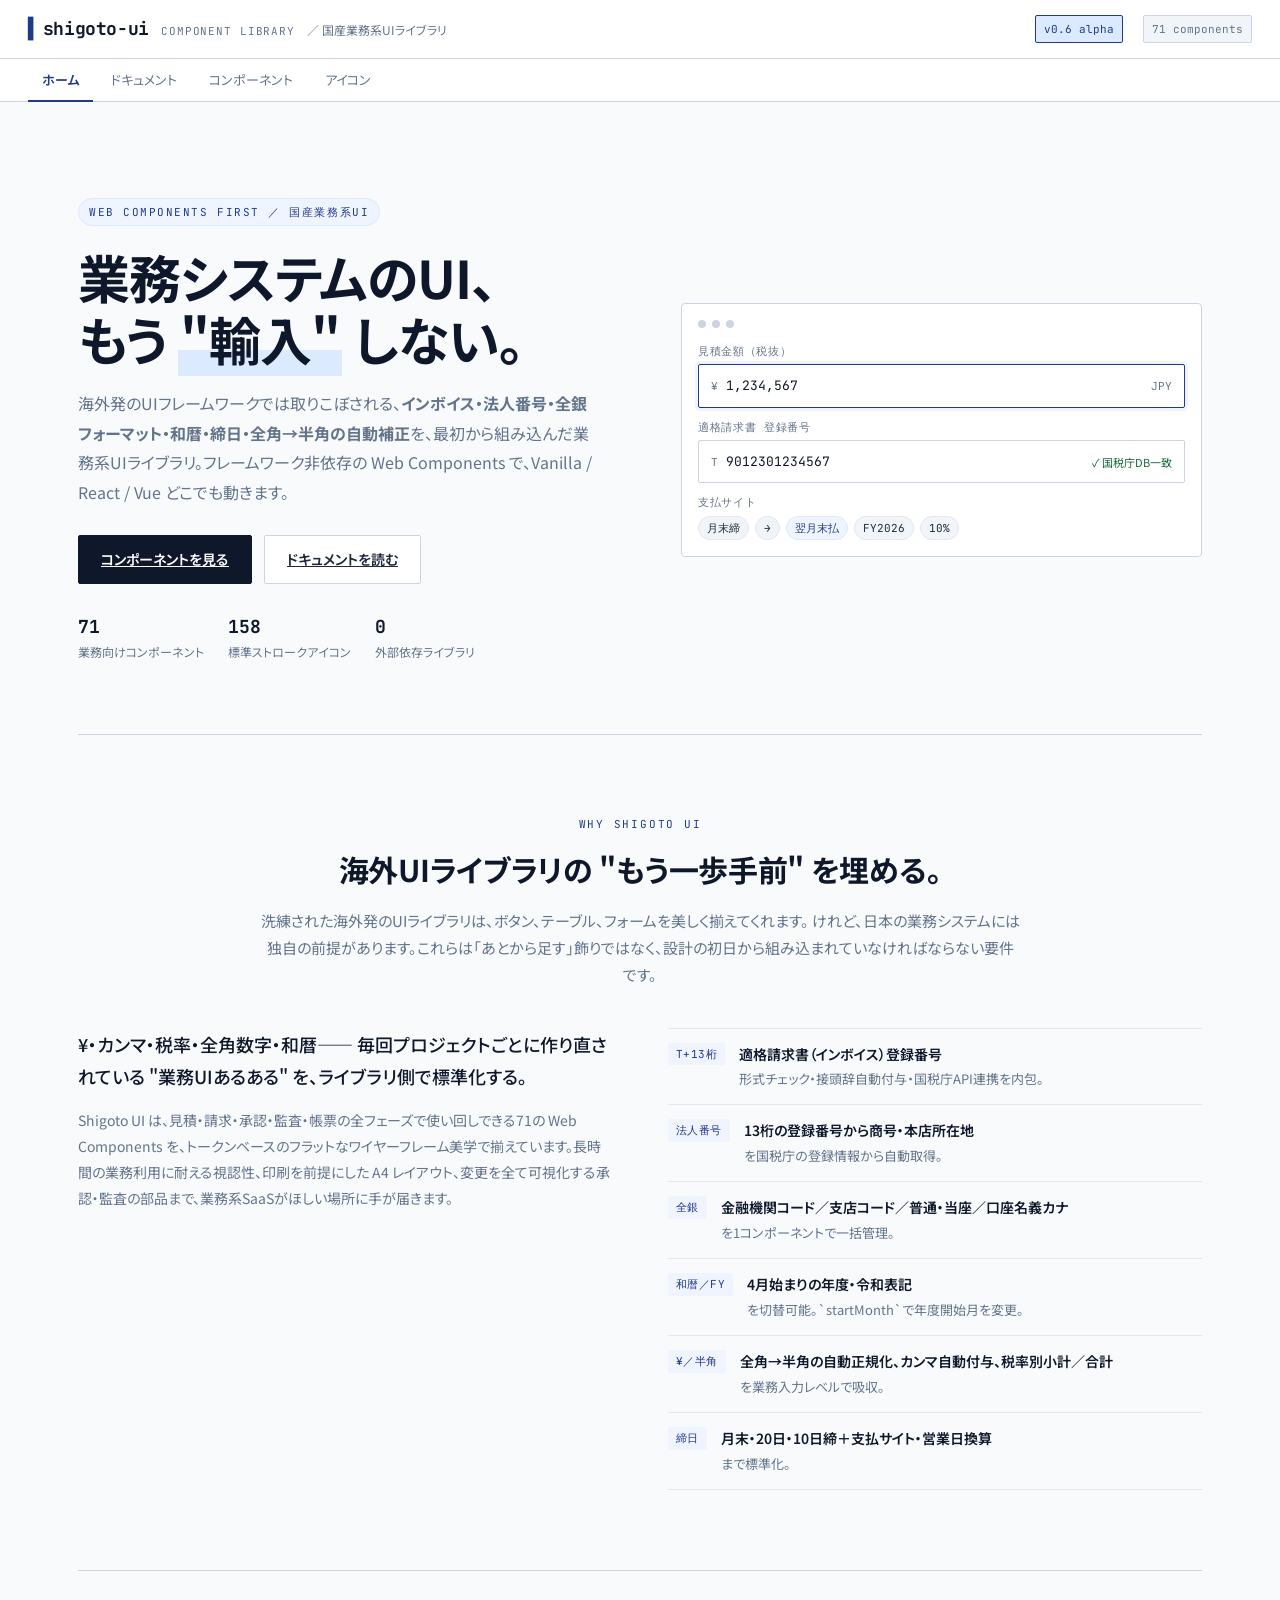
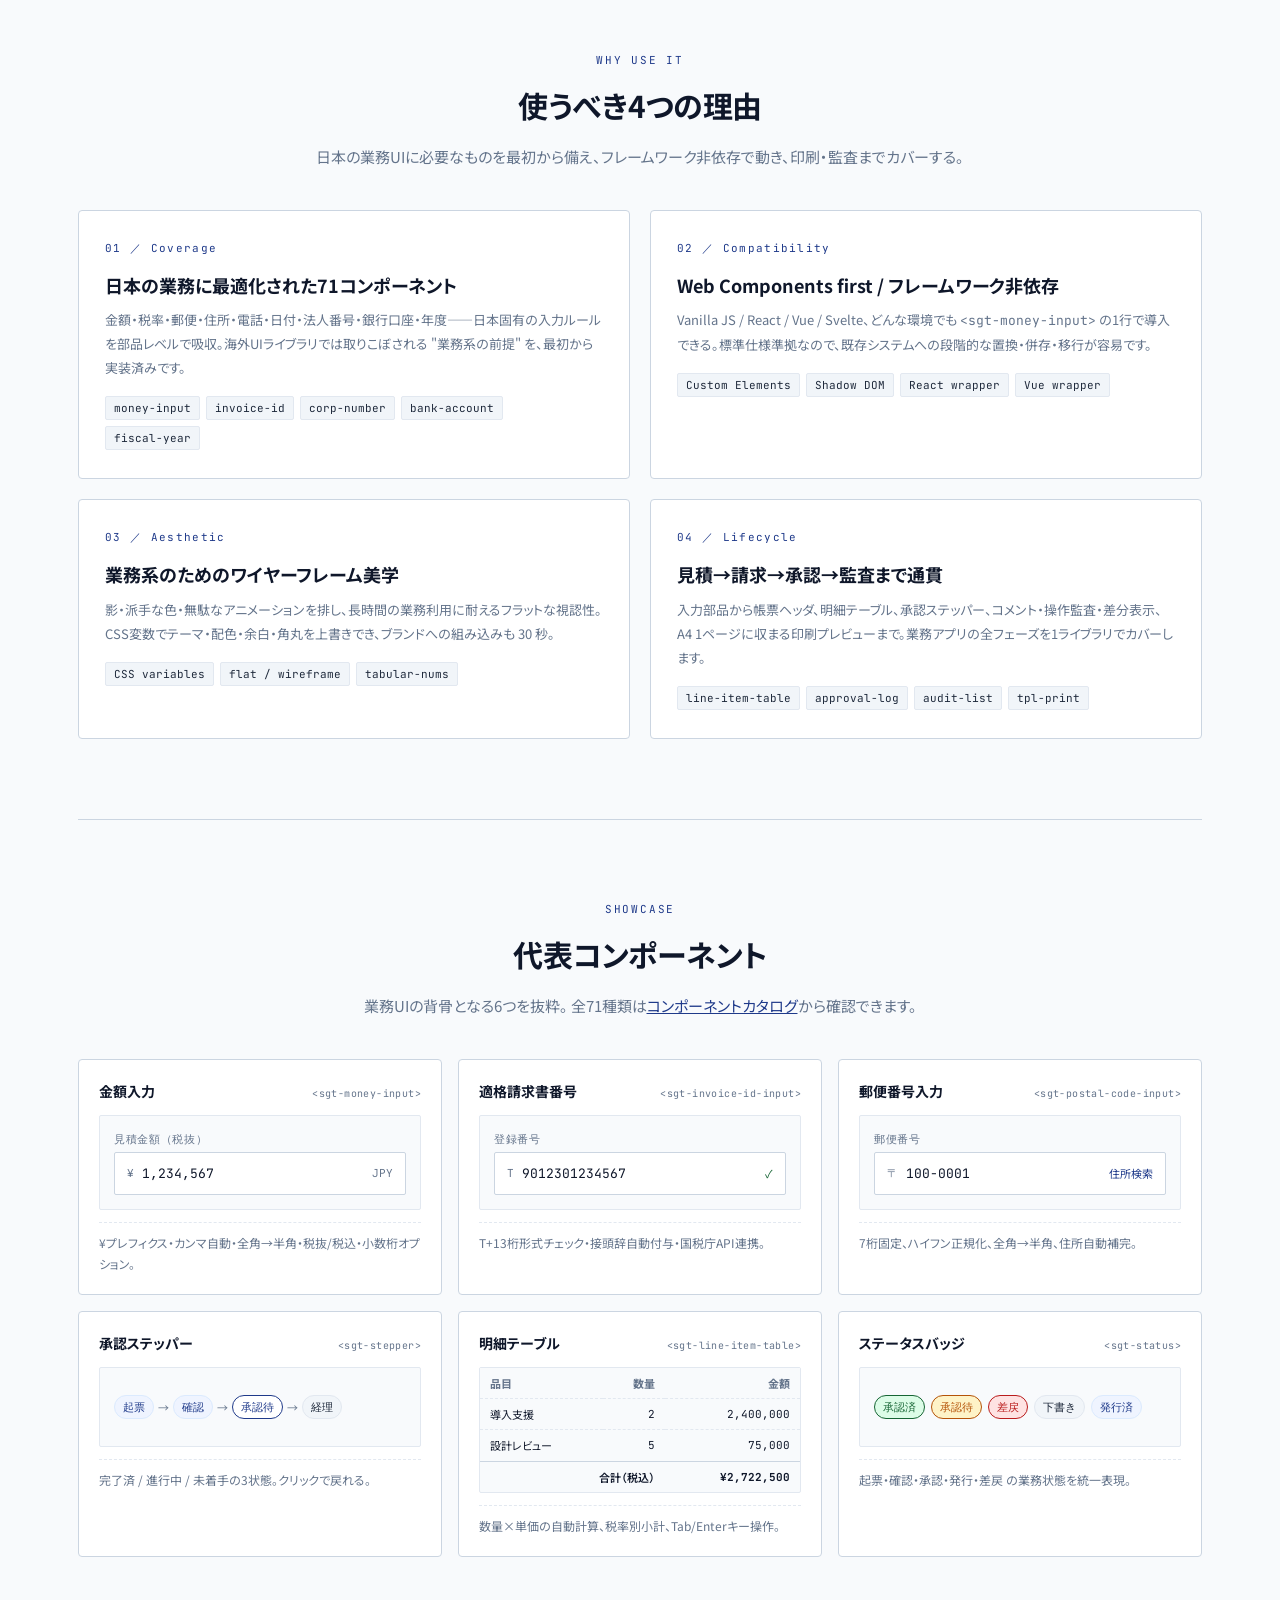
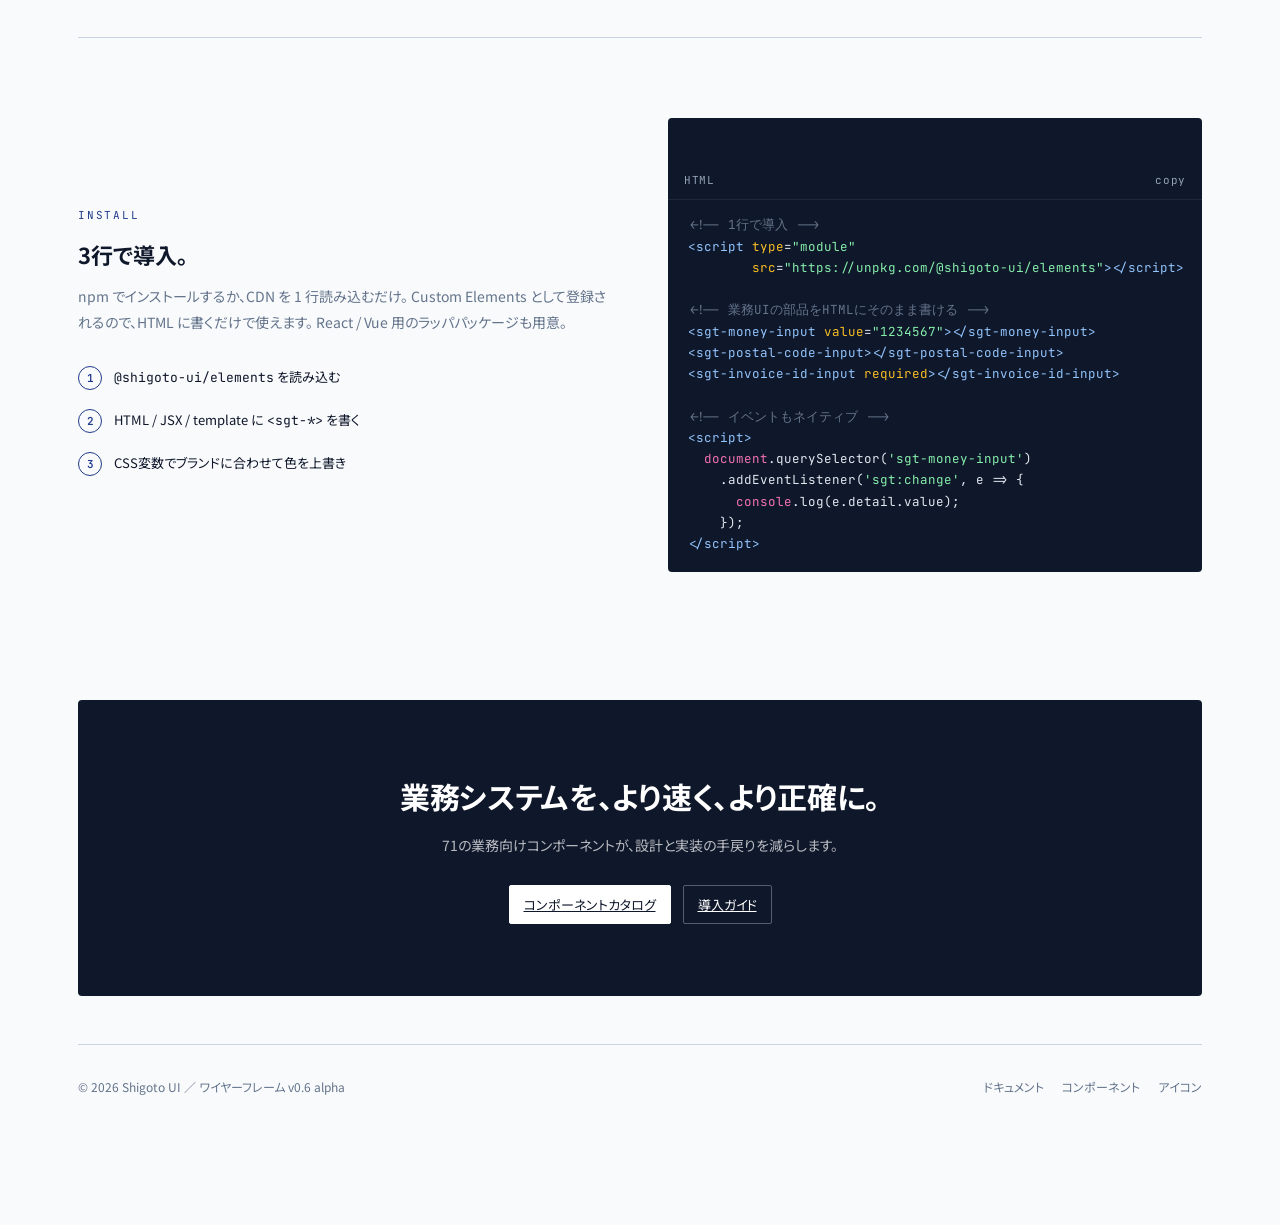
==== commit d5389770: "usage 表示崩れ修正・パンくず無効化・カレンダー等を実動作化＋アイコン158個へ拡張 - usage の例コードが上にズレる問題を修正：.usage__pane に margin: 0 を   追" ====
--- a/index.html
+++ b/index.html
@@ -8,7 +8,7 @@
 <link rel="preconnect" href="https://fonts.googleapis.com" />
 <link rel="preconnect" href="https://fonts.gstatic.com" crossorigin />
 <link href="https://fonts.googleapis.com/css2?family=Noto+Sans+JP:wght@400;500;600;700&family=JetBrains+Mono:wght@400;500;600&display=swap" rel="stylesheet" />
-<link rel="stylesheet" href="styles.css?v=10" />
+<link rel="stylesheet" href="styles.css?v=12" />
 </head>
 <body>
 
@@ -27,7 +27,7 @@
     <a href="index.html" class="app-nav__link app-nav__link--active">ホーム</a>
     <a href="docs.html" class="app-nav__link">ドキュメント</a>
     <a href="Shigoto UI Catalog.html#components" class="app-nav__link">コンポーネント</a>
-    <a href="Shigoto UI Catalog.html#icons" class="app-nav__link">アイコン</a>
+    <a href="icons.html" class="app-nav__link">アイコン</a>
   </nav>
 </header>
 
@@ -50,7 +50,7 @@
       </div>
       <div class="lp-hero__meta">
         <div><strong>71</strong>業務向けコンポーネント</div>
-        <div><strong>16</strong>標準ストロークアイコン</div>
+        <div><strong>158</strong>標準ストロークアイコン</div>
         <div><strong>0</strong>外部依存ライブラリ</div>
       </div>
     </div>
@@ -381,7 +381,7 @@
     <div class="lp-footer__links">
       <a href="docs.html">ドキュメント</a>
       <a href="Shigoto UI Catalog.html#components">コンポーネント</a>
-      <a href="Shigoto UI Catalog.html#icons">アイコン</a>
+      <a href="icons.html">アイコン</a>
     </div>
   </footer>
 
--- a/styles.css
+++ b/styles.css
@@ -635,7 +635,7 @@
   border-radius: 0 0 var(--r-sm) var(--r-sm); background: #0b1220;
 }
 .usage__pane {
-  display: none; padding: 14px 16px;
+  display: none; margin: 0; padding: 14px 16px;
   font-family: var(--mono); font-size: 11.5px; line-height: 1.7;
   color: #d1d9e6; white-space: pre; overflow-x: auto;
 }
@@ -3393,3 +3393,121 @@
   .lp-feature { padding: 22px 18px; }
   .lp-code { font-size: 11.5px; padding: 14px 16px; }
 }
+
+/* ================================================================
+   Icons page (icons.html)
+   ================================================================ */
+.icons-page {
+  max-width: 1180px;
+  margin: 0 auto;
+  padding: 40px 28px 96px;
+}
+.icons-page__head {
+  margin-bottom: 32px;
+  border-bottom: 1px dashed var(--line);
+  padding-bottom: 24px;
+}
+.icons-page__title {
+  font-size: 28px;
+  font-weight: 700;
+  margin: 0 0 8px;
+  letter-spacing: -0.01em;
+}
+.icons-page__lede {
+  color: var(--muted);
+  font-size: 13px;
+  line-height: 1.85;
+  margin: 0 0 20px;
+  max-width: 720px;
+}
+.icons-page__lede code {
+  font-family: var(--mono);
+  font-size: 12px;
+  background: var(--bg-2);
+  padding: 1px 6px;
+  border-radius: var(--r-sm);
+  color: var(--ink);
+}
+.icons-page__toolbar {
+  display: flex; gap: 12px; flex-wrap: wrap;
+  align-items: center;
+}
+.icons-page__toolbar .search {
+  flex: 1; min-width: 280px; max-width: 480px;
+}
+
+/* When the icons grid is rendered as labeled groups, the host element holds
+   the section list rather than the icon cards directly. */
+.icon-grid--grouped {
+  display: block;
+}
+.icon-group {
+  margin-bottom: 36px;
+}
+.icon-group:last-child { margin-bottom: 0; }
+.icon-group__head {
+  display: flex; align-items: baseline; gap: 12px;
+  padding: 10px 0;
+  border-bottom: 1px solid var(--line-2);
+  margin-bottom: 14px;
+}
+.icon-group__title {
+  font-size: 13px;
+  font-weight: 600;
+  margin: 0;
+  letter-spacing: 0.02em;
+  color: var(--ink);
+}
+.icon-group__count {
+  font-family: var(--mono);
+  font-size: 11px;
+  color: var(--muted);
+  letter-spacing: 0.04em;
+}
+.icon-group .icon-grid {
+  display: grid;
+  grid-template-columns: repeat(auto-fill, minmax(120px, 1fr));
+  gap: 8px;
+}
+
+@media (max-width: 768px) {
+  .icons-page { padding: 24px 16px 64px; }
+  .icons-page__title { font-size: 22px; }
+  .icons-page__toolbar .search { min-width: 0; max-width: none; width: 100%; }
+  .icon-group .icon-grid { grid-template-columns: repeat(auto-fill, minmax(96px, 1fr)); }
+  .icon-card { padding: 12px 6px; }
+}
+@media (max-width: 480px) {
+  .icons-page { padding: 16px 12px 48px; }
+  .icon-group .icon-grid { grid-template-columns: repeat(auto-fill, minmax(80px, 1fr)); gap: 6px; }
+  .icon-card { padding: 10px 4px; gap: 6px; }
+  .icon-card__name { font-size: 10px; }
+}
+
+/* ================================================================
+   Interaction-state helpers used by build.js binders
+   ================================================================ */
+/* Calendar nudge (前月 / 翌月 click). */
+@keyframes sgt-cal-nudge {
+  0% { transform: translateX(0); }
+  50% { transform: translateX(-3px); }
+  100% { transform: translateX(0); }
+}
+.cal--nudge .cal__grid { animation: sgt-cal-nudge 0.18s ease; }
+.cal__d { transition: background-color 0.12s ease, color 0.12s ease; }
+.cal__d:hover:not(.cal__d--out):not(.cal__d--biz-off) {
+  background: var(--accent-softer);
+}
+
+/* Permission matrix locked-cell flash (inherited cell). */
+.matrix tbody td { transition: background-color 0.18s ease; }
+.matrix__cell--locked { background: var(--warn-soft) !important; }
+
+/* Sort header descending arrow visual is supplied inline by JS, but make
+   sure desc still keeps the active accent color. */
+.th-sort--desc { color: var(--accent); }
+
+/* Make breadcrumb anchors in card demos look interactive but feel stable —
+   they no longer navigate. */
+article.card .bc a,
+article.card .bc__more { cursor: default; }
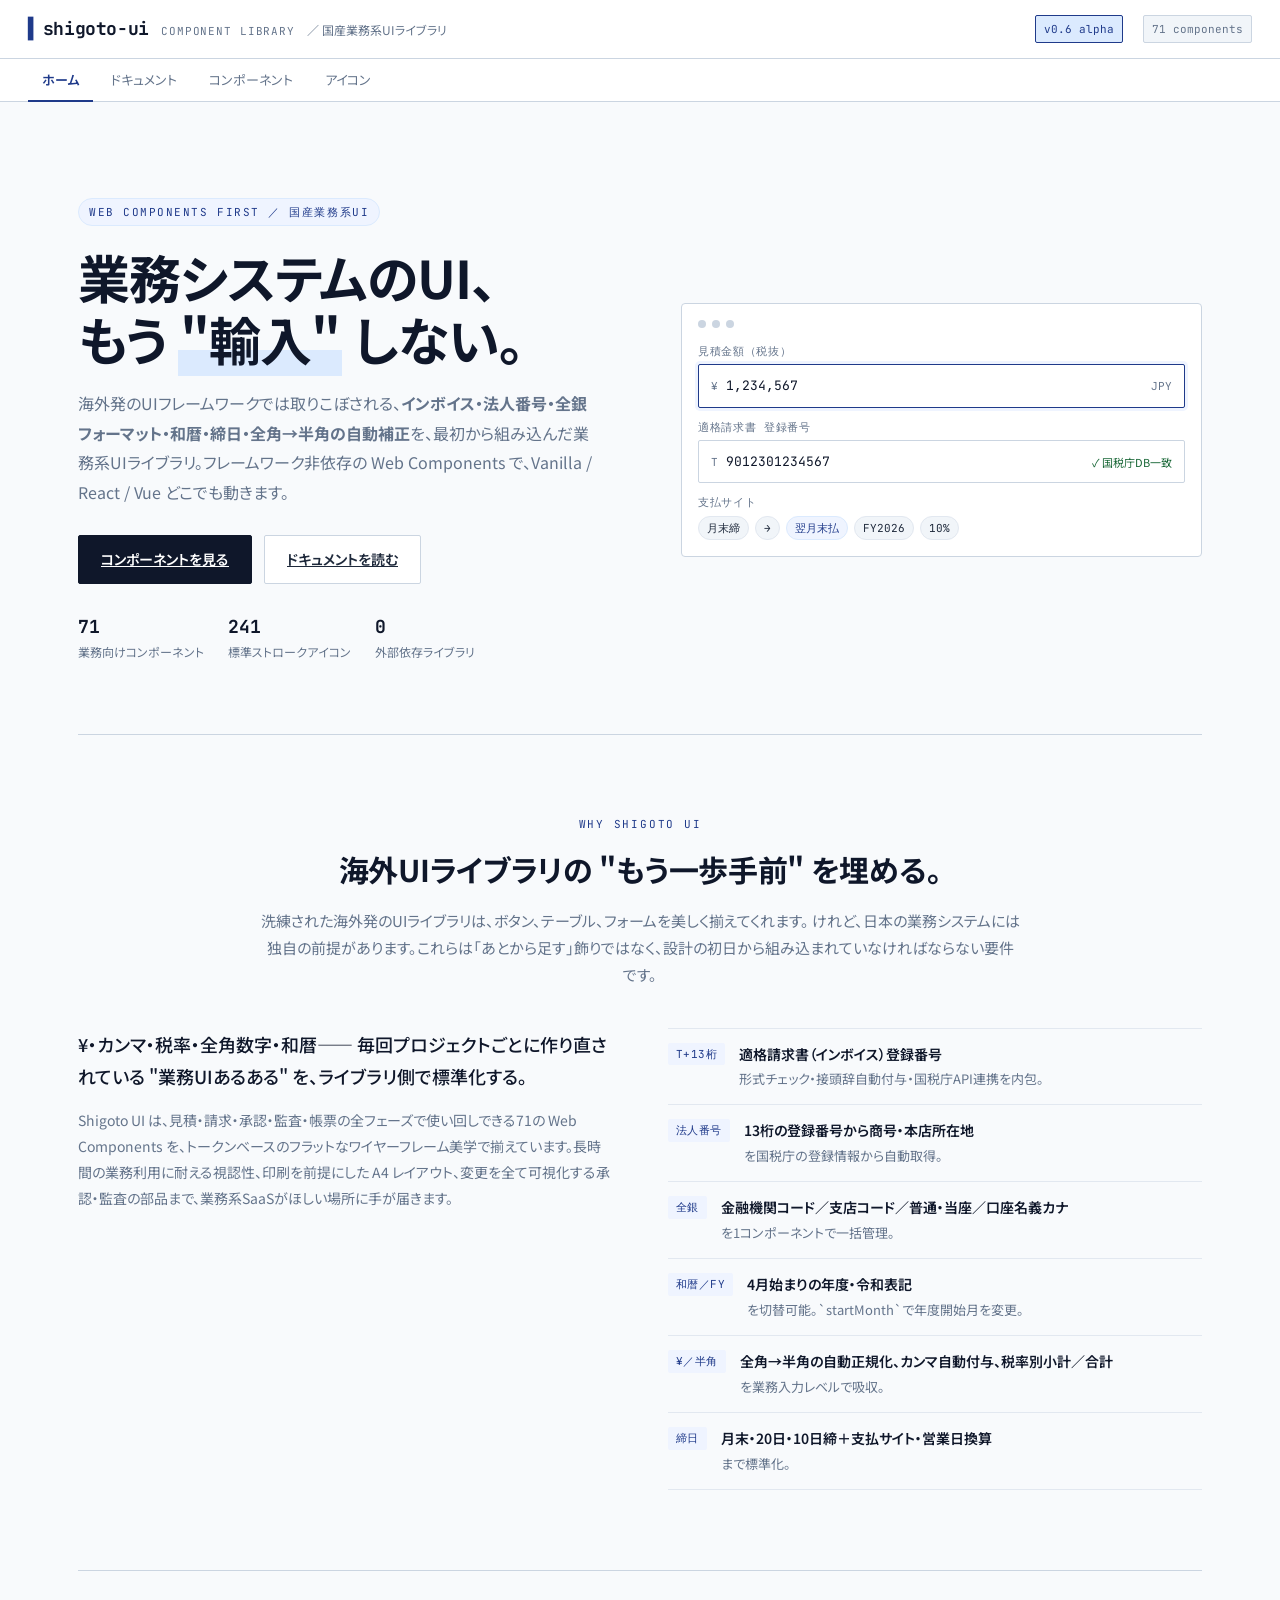
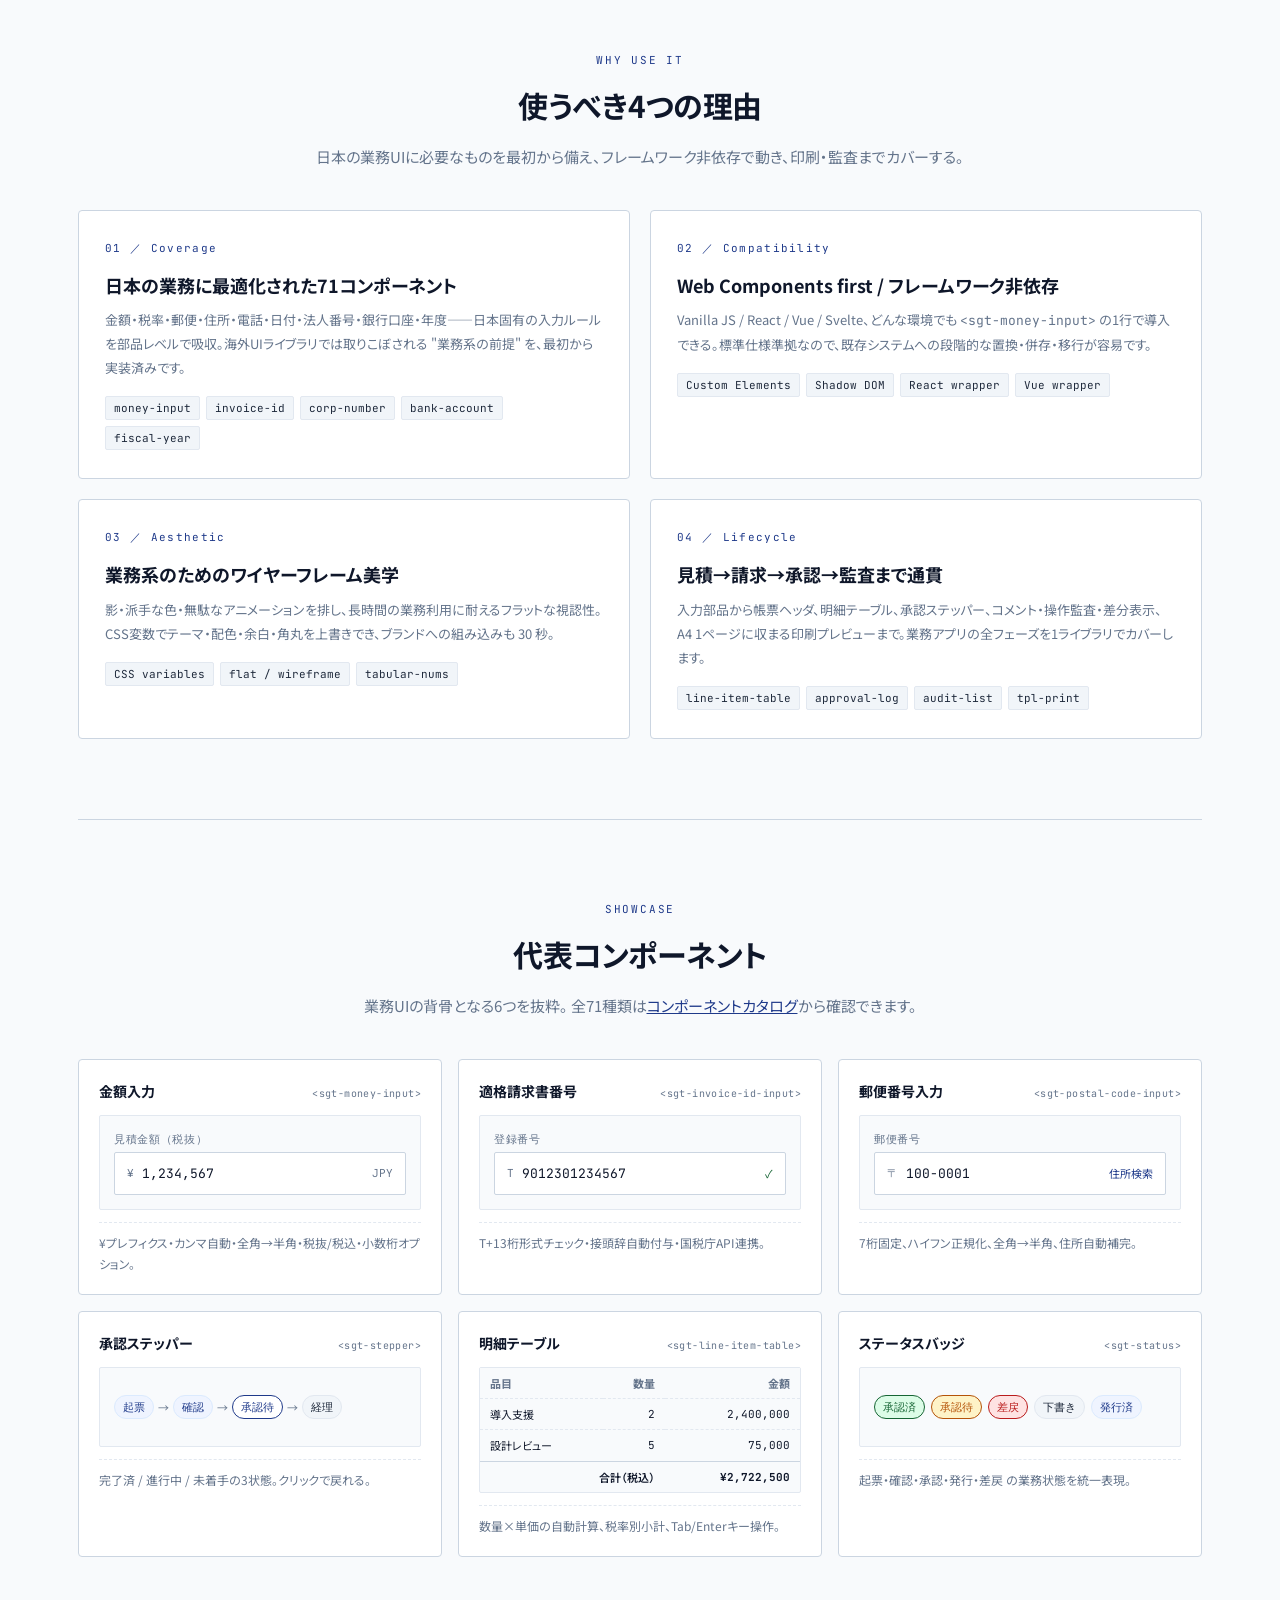
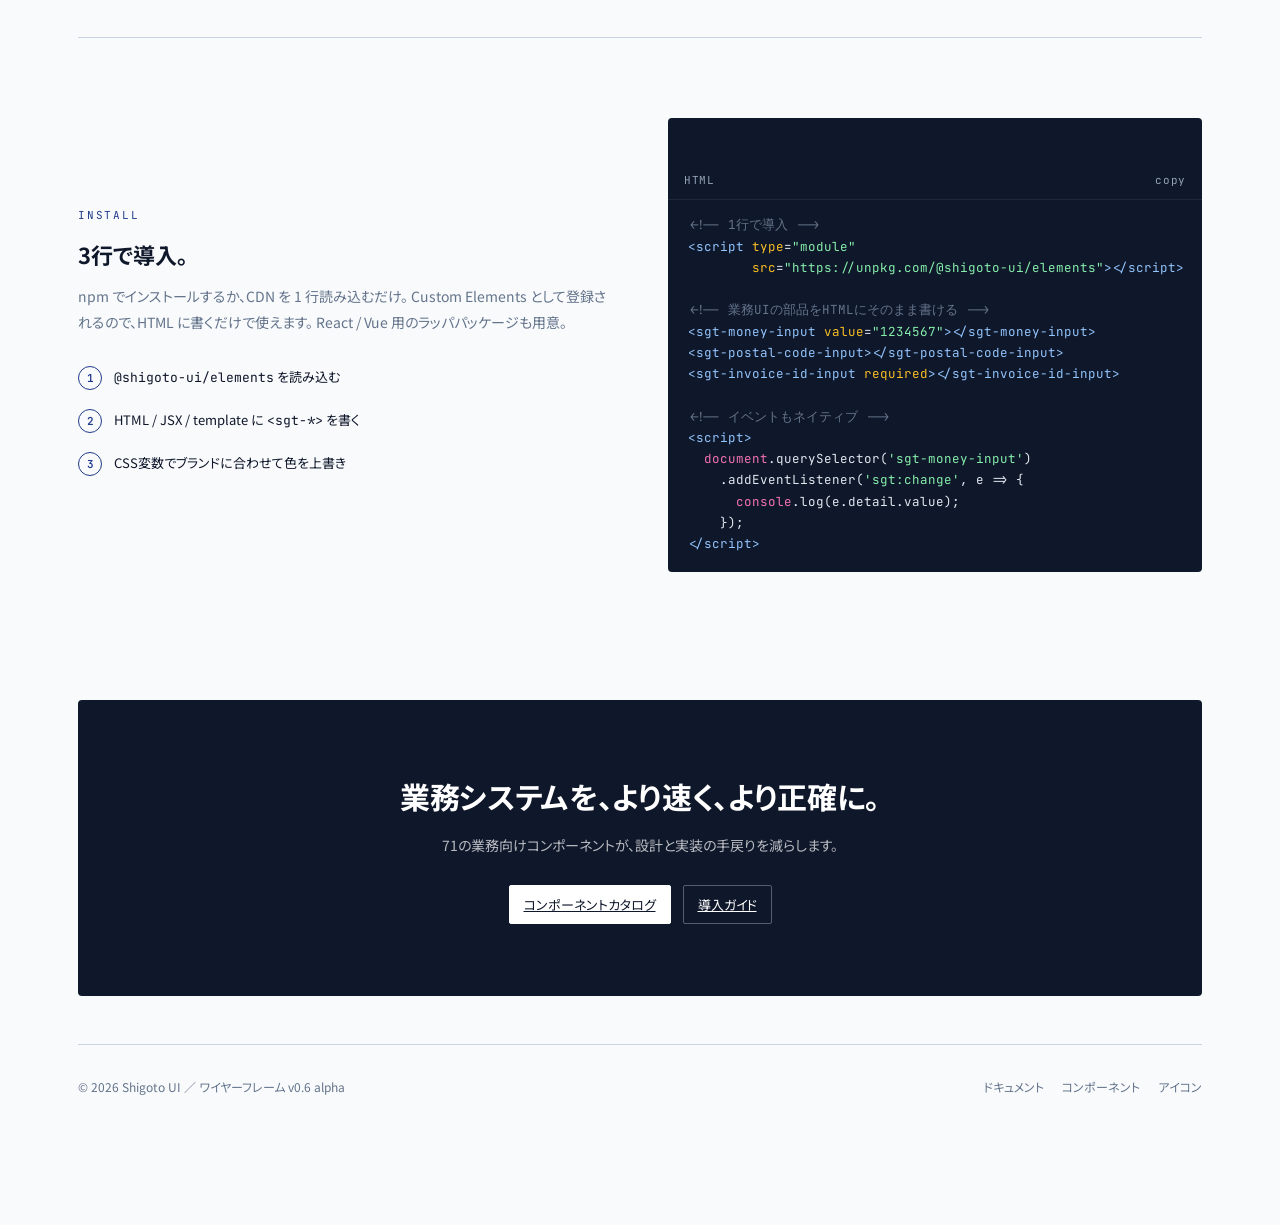
==== commit 478adfbb: "アイコンを 241 個に拡張（業務UI厳選・カテゴリ31） - 158 → 241（+83）。業務UIで実際に出番の多いものを優先し、   類似バリエーションは入れず「迷わないこと」を優先 - 追加カ" ====
--- a/index.html
+++ b/index.html
@@ -8,7 +8,7 @@
 <link rel="preconnect" href="https://fonts.googleapis.com" />
 <link rel="preconnect" href="https://fonts.gstatic.com" crossorigin />
 <link href="https://fonts.googleapis.com/css2?family=Noto+Sans+JP:wght@400;500;600;700&family=JetBrains+Mono:wght@400;500;600&display=swap" rel="stylesheet" />
-<link rel="stylesheet" href="styles.css?v=12" />
+<link rel="stylesheet" href="styles.css?v=13" />
 </head>
 <body>
 
@@ -50,7 +50,7 @@
       </div>
       <div class="lp-hero__meta">
         <div><strong>71</strong>業務向けコンポーネント</div>
-        <div><strong>158</strong>標準ストロークアイコン</div>
+        <div><strong>241</strong>標準ストロークアイコン</div>
         <div><strong>0</strong>外部依存ライブラリ</div>
       </div>
     </div>
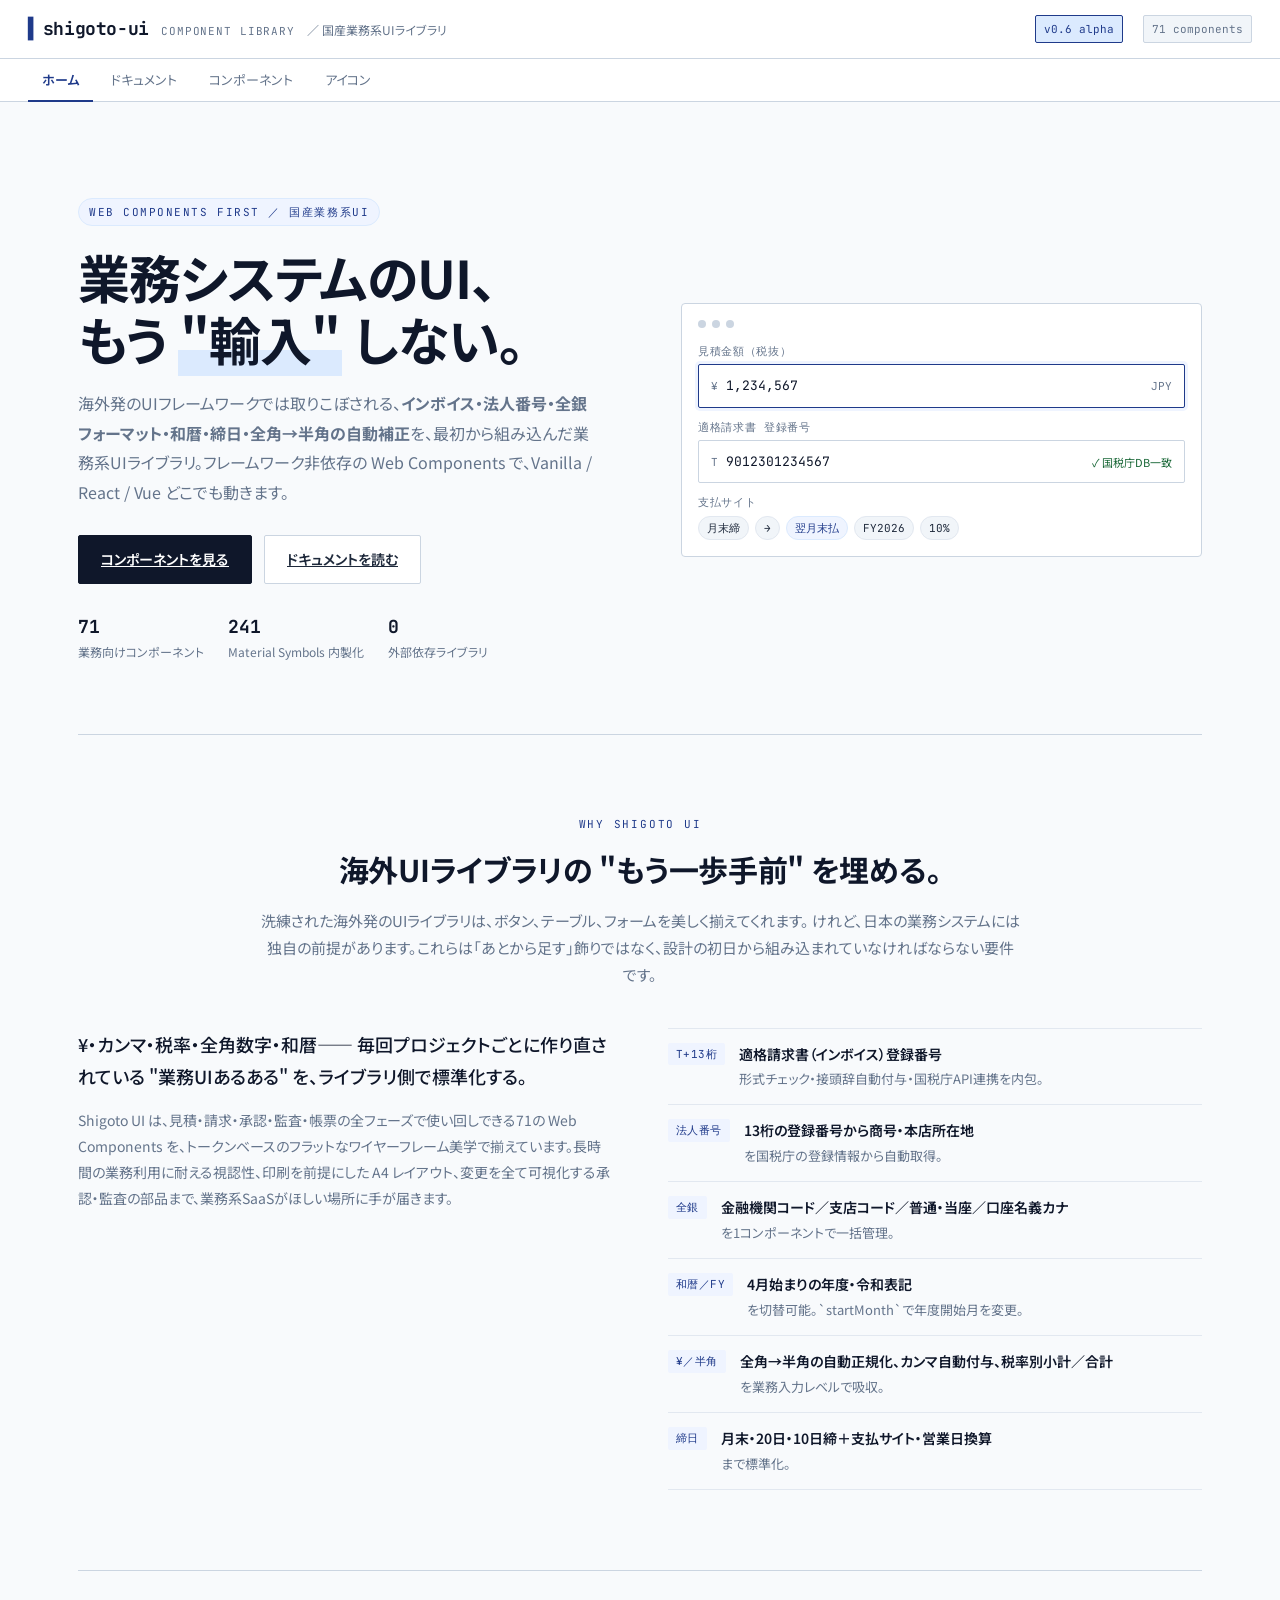
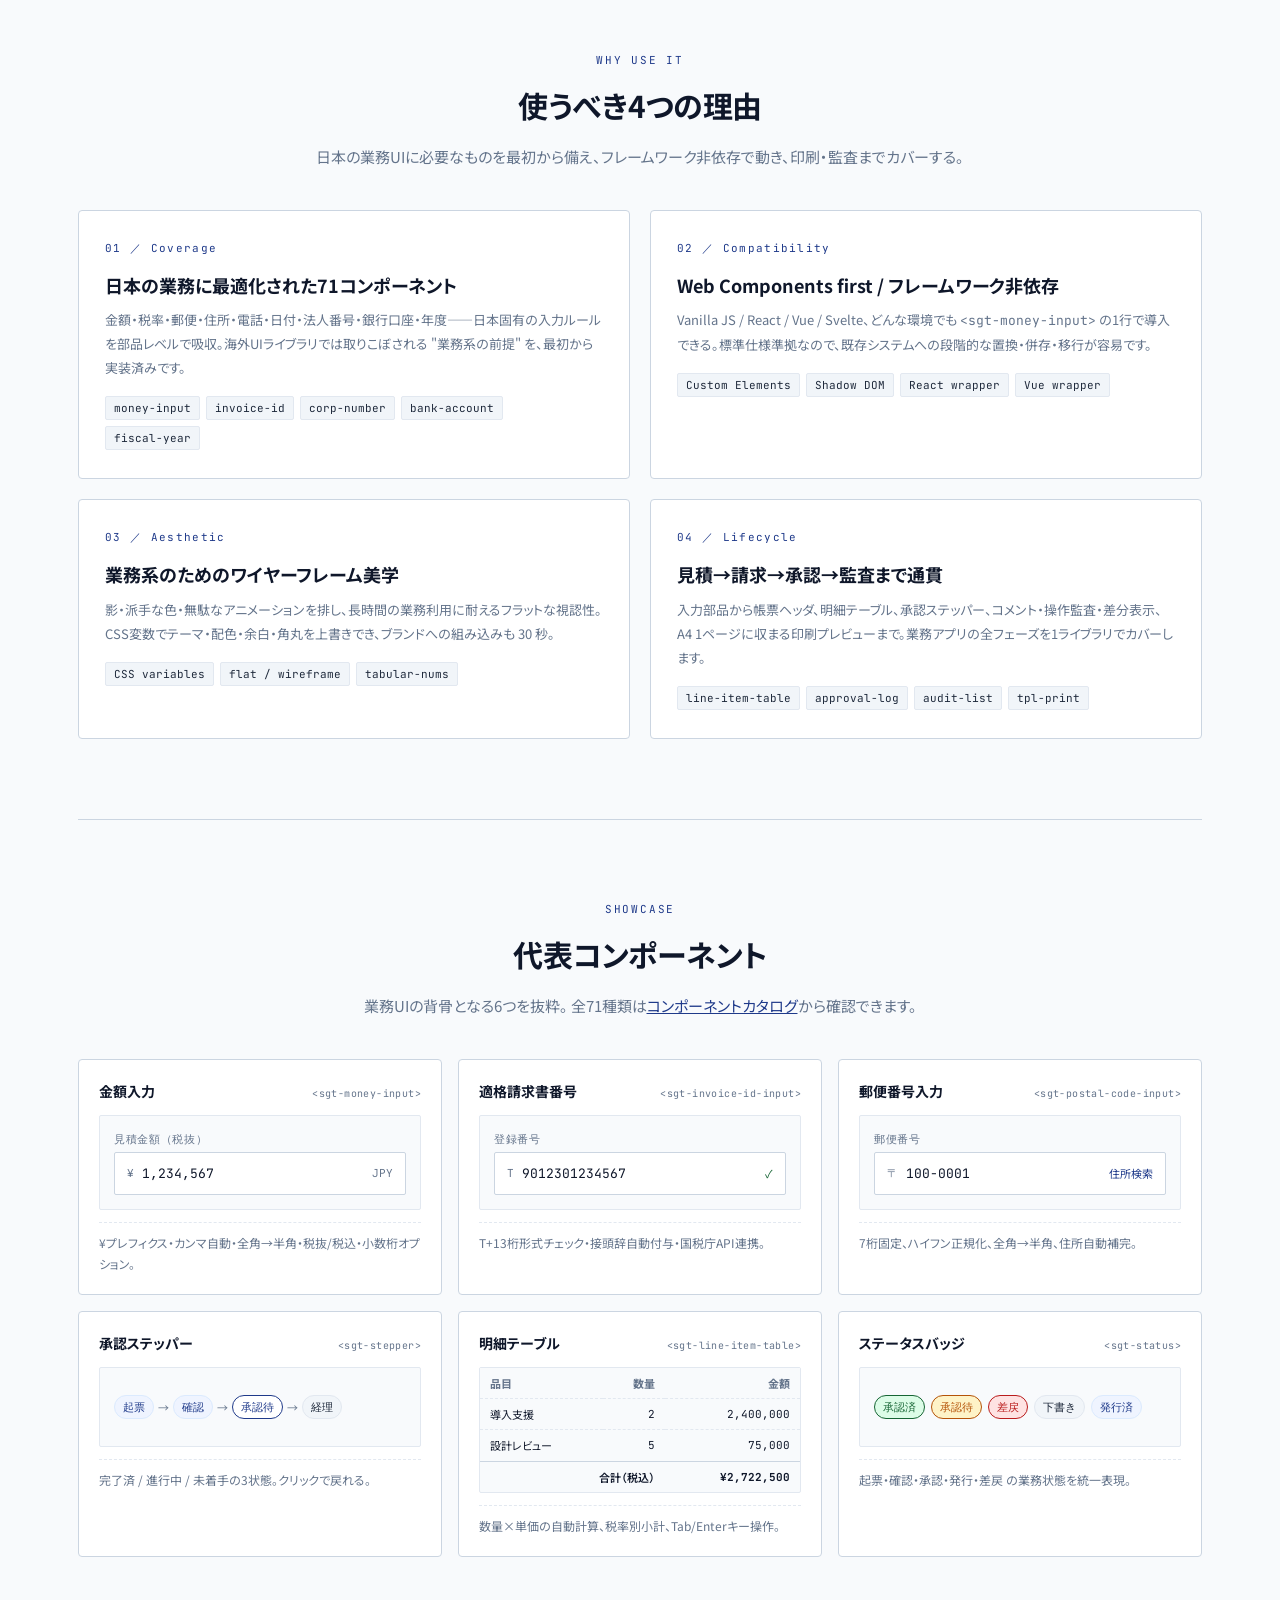
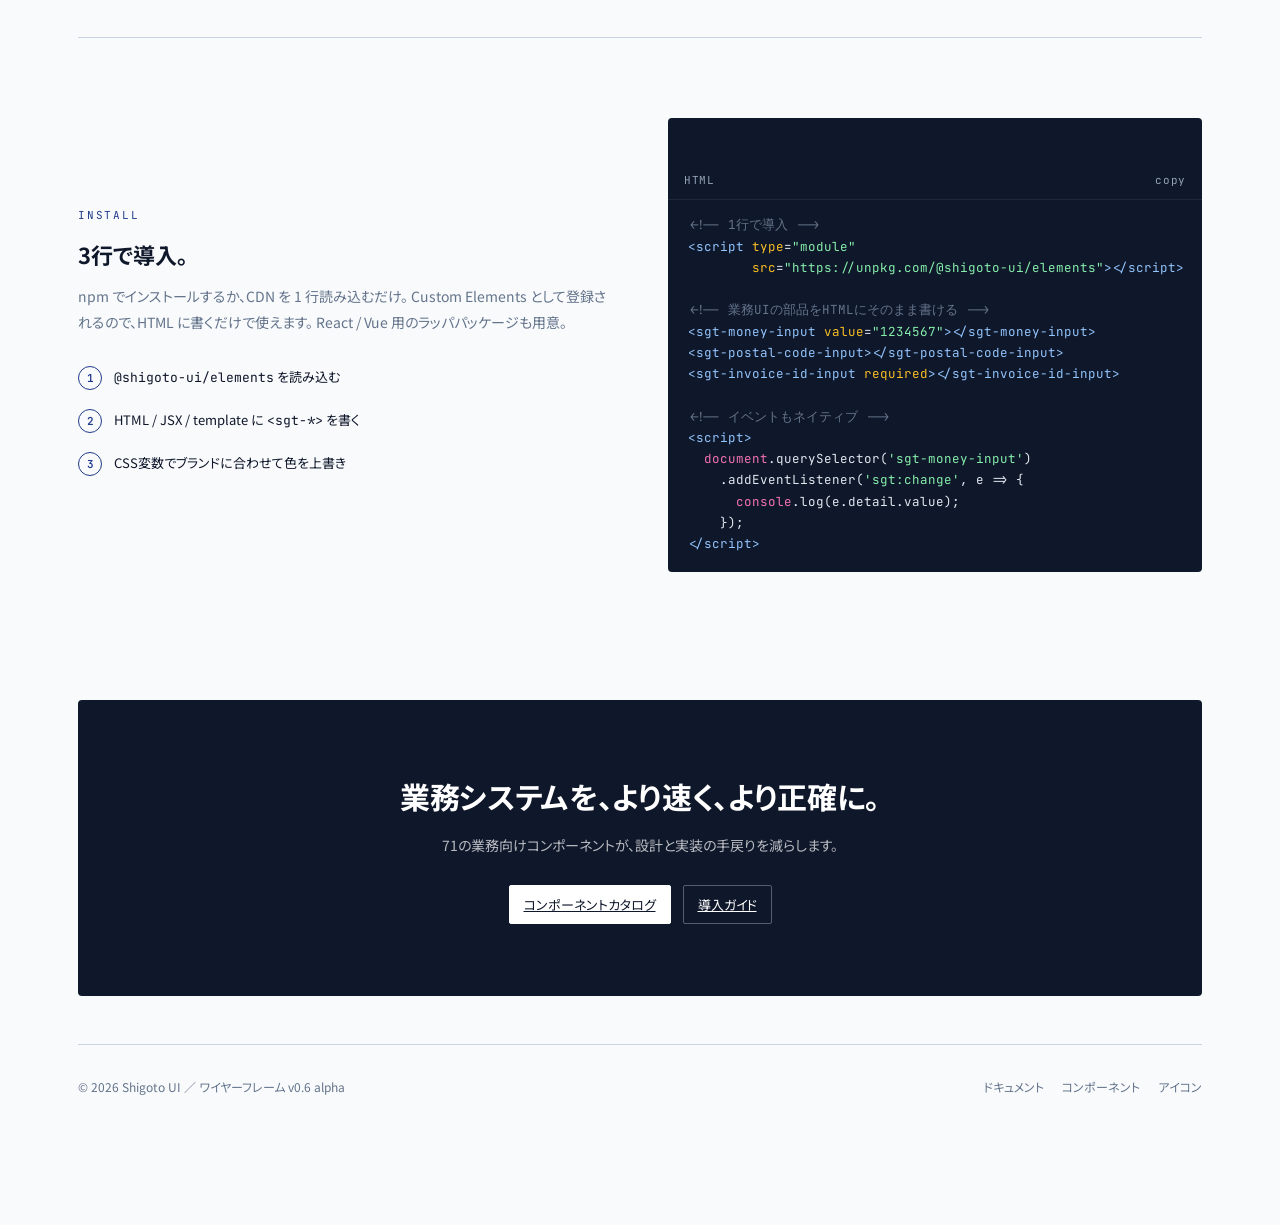
==== commit 8573c1c4: "アイコンを Google Material Symbols Outlined に全面置換（内製化） - 全 241 アイコンを手書き SVG から Google Material Symbols Ou" ====
--- a/index.html
+++ b/index.html
@@ -8,7 +8,7 @@
 <link rel="preconnect" href="https://fonts.googleapis.com" />
 <link rel="preconnect" href="https://fonts.gstatic.com" crossorigin />
 <link href="https://fonts.googleapis.com/css2?family=Noto+Sans+JP:wght@400;500;600;700&family=JetBrains+Mono:wght@400;500;600&display=swap" rel="stylesheet" />
-<link rel="stylesheet" href="styles.css?v=13" />
+<link rel="stylesheet" href="styles.css?v=16" />
 </head>
 <body>
 
@@ -50,7 +50,7 @@
       </div>
       <div class="lp-hero__meta">
         <div><strong>71</strong>業務向けコンポーネント</div>
-        <div><strong>241</strong>標準ストロークアイコン</div>
+        <div><strong>241</strong>Material Symbols 内製化</div>
         <div><strong>0</strong>外部依存ライブラリ</div>
       </div>
     </div>
--- a/styles.css
+++ b/styles.css
@@ -71,6 +71,10 @@
 }
 
 /* ---------- Layout ---------- */
+/* Sticky header height: .app-header__inner (~60px) + .app-nav (~40px). The
+ * sidenav and any other sticky element below the header reference this. */
+:root { --header-h: 100px; }
+
 .shell {
   max-width: 1480px;
   margin: 0 auto;
@@ -78,8 +82,8 @@
   grid-template-columns: 252px 1fr;
 }
 .sidenav {
-  position: sticky; top: 61px; align-self: start;
-  height: calc(100vh - 61px);
+  position: sticky; top: var(--header-h); align-self: start;
+  height: calc(100vh - var(--header-h));
   overflow-y: auto;
   padding: 24px 16px 80px 28px;
   border-right: 1px dashed var(--line);
